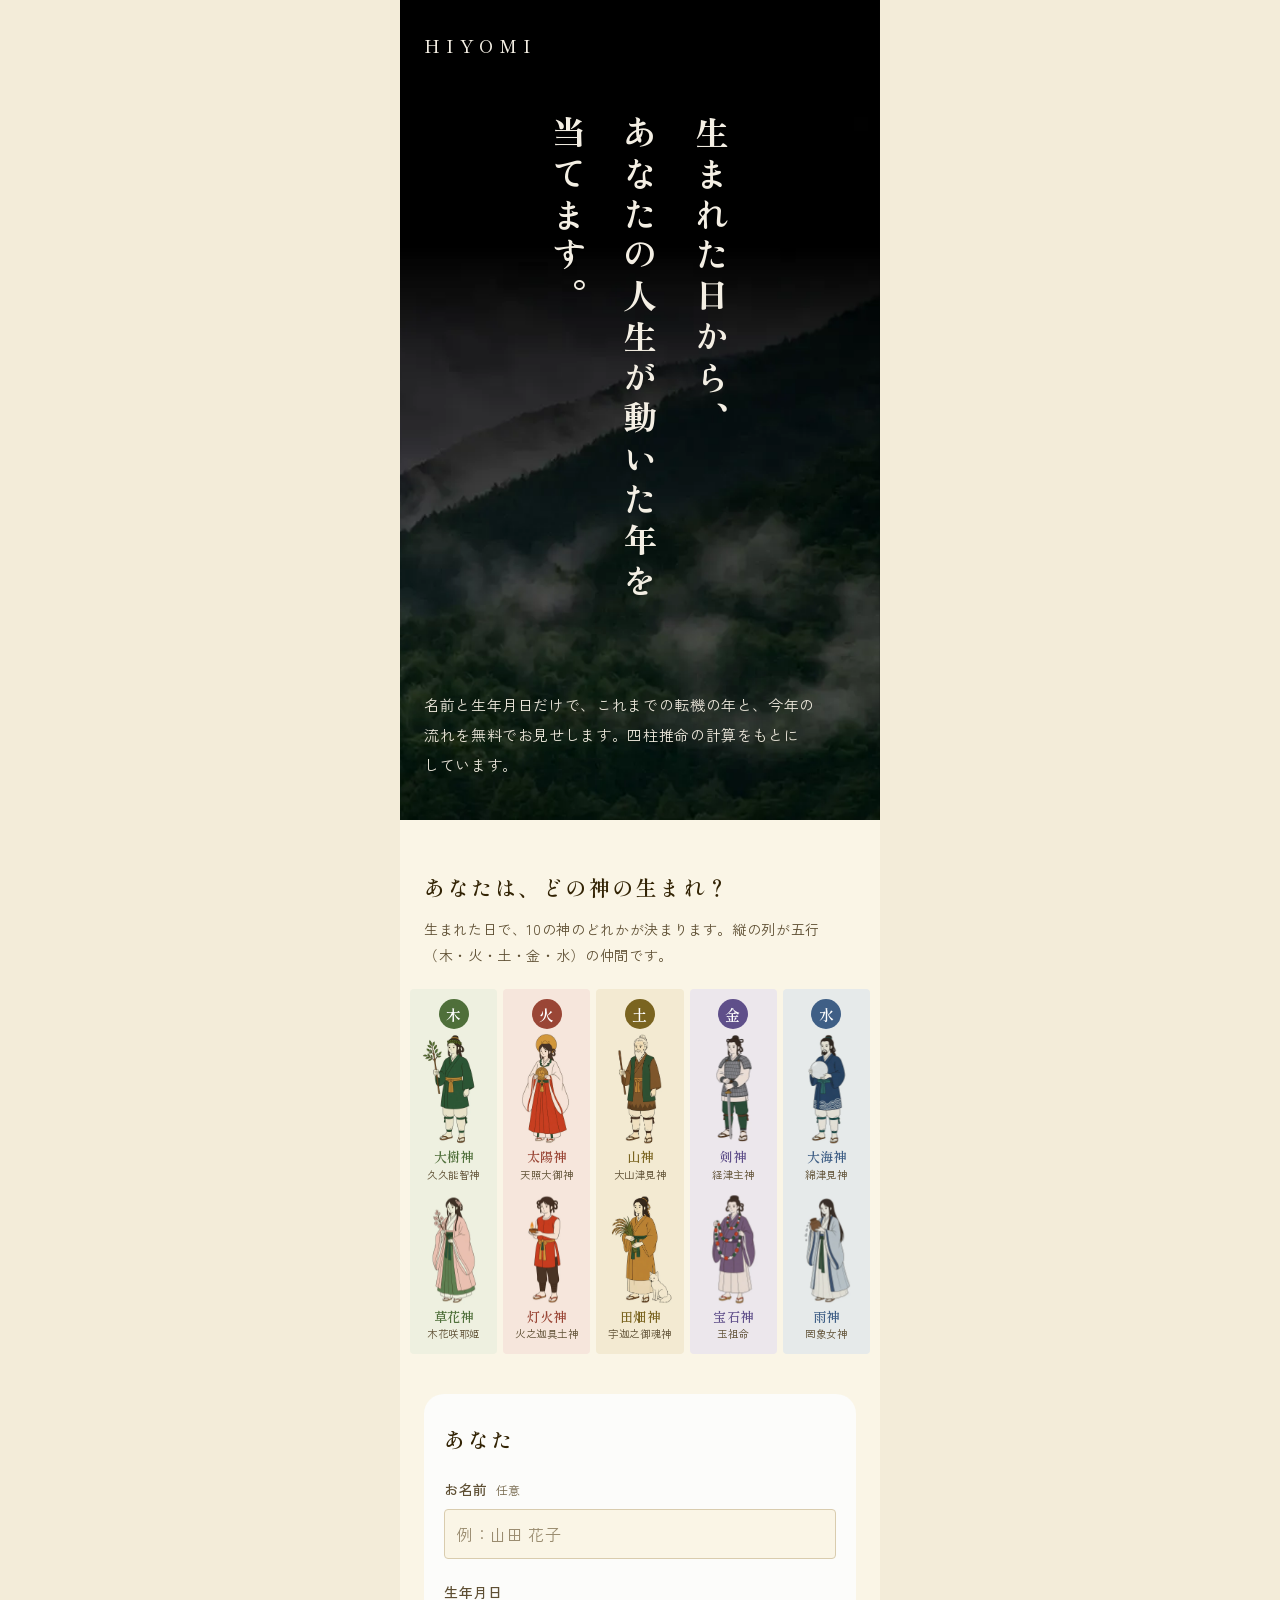
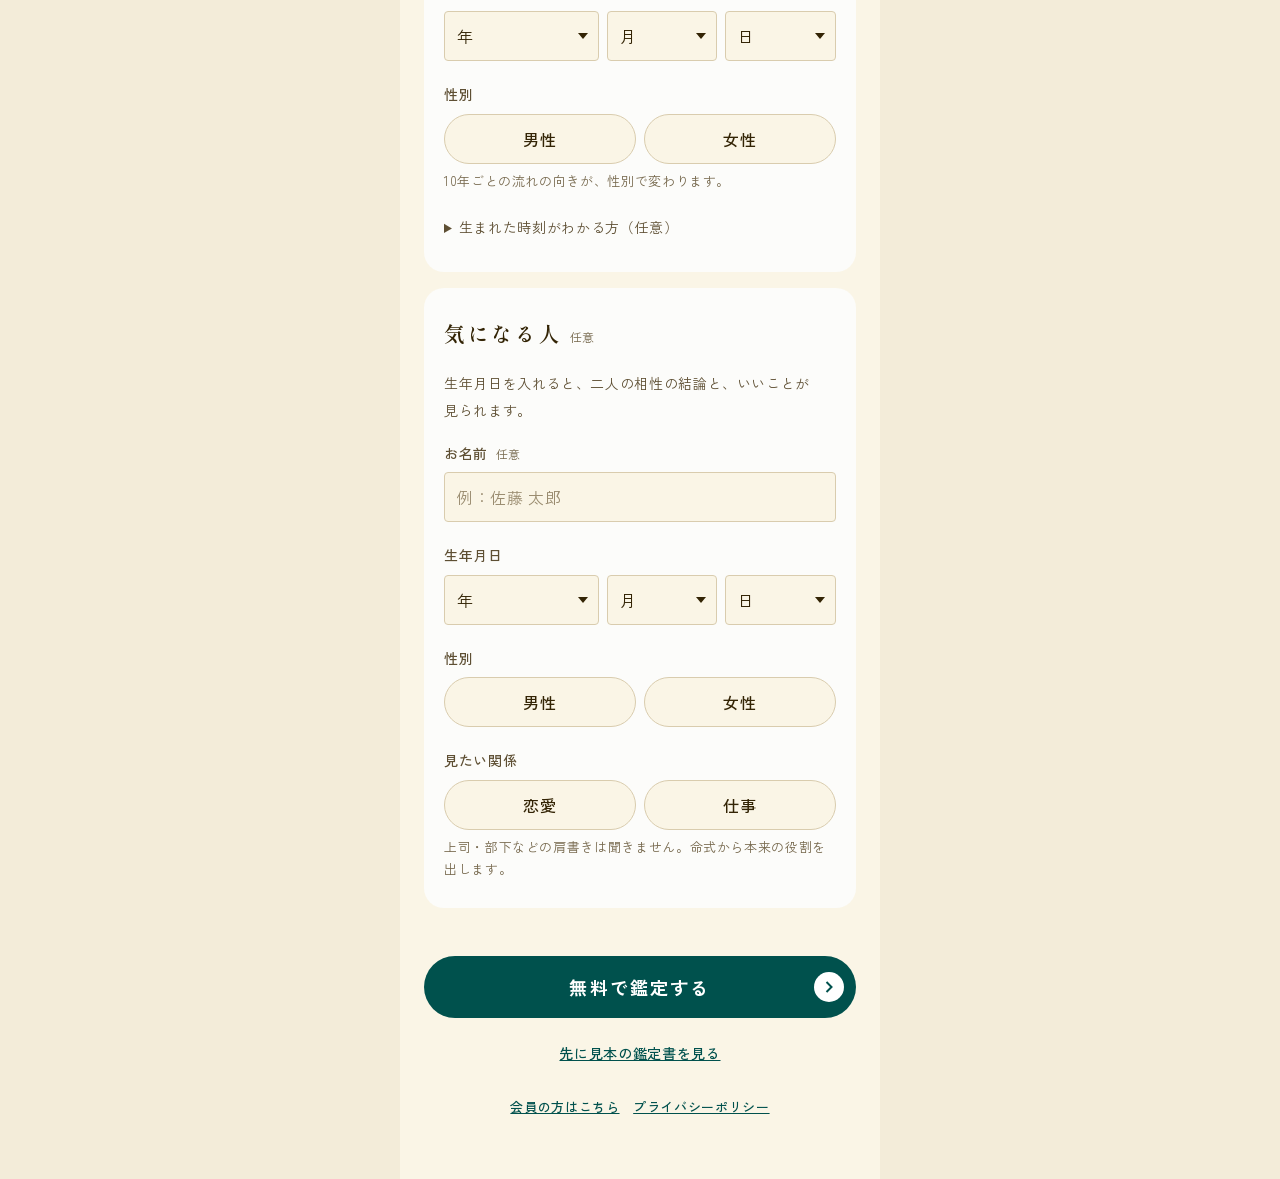
==== index.html @ e26d2252 "FVの見出しを3行にしてアニメーション追加、背景の鳥居を削除" ====
<!doctype html>
<html lang="ja">
<head>
<meta charset="utf-8">
<meta name="viewport" content="width=device-width, initial-scale=1, viewport-fit=cover">
<meta name="robots" content="noindex">
<title>HIYOMI｜生まれた日から、人生が動いた年を当てる</title>
<meta name="description" content="名前と生年月日だけで、これまでの転機の年と今年の流れを無料で。四柱推命をもとにした自己分析。">
<link rel="preconnect" href="https://fonts.googleapis.com">
<link rel="preconnect" href="https://fonts.gstatic.com" crossorigin>
<link href="https://fonts.googleapis.com/css2?family=Shippori+Mincho:wght@500;600&family=Zen+Antique&family=Zen+Kaku+Gothic+New:wght@400;500;700&display=swap" rel="stylesheet">
<link rel="stylesheet" href="assets/style.css">
</head>
<body>

<main id="entry" class="wrap entry">
  <header class="entry-head"><div class="hero-card">
    <p class="brand">HIYOMI</p>
    <h1><span>生まれた日から、</span><span>あなたの人生が動いた年を</span><span>当てます。</span></h1>
    <p class="lead">名前と生年月日だけで、これまでの転機の年と、今年の流れを無料でお見せします。四柱推命の計算をもとにしています。</p>
  </div></header>

  <section class="gods" aria-labelledby="gods-h">
    <h2 id="gods-h">あなたは、どの神の生まれ？</h2>
    <p class="gods-lead">生まれた日で、10の神のどれかが決まります。縦の列が五行（木・火・土・金・水）の仲間です。</p>
    <ul class="gods-grid">
      <li class="el-wood"><p class="el">木</p>
        <figure><img src="assets/img/kami_tree.webp" alt="" width="480" height="640" loading="lazy"><figcaption>大樹神<small>久久能智神</small></figcaption></figure>
        <figure><img src="assets/img/kami_flower.webp" alt="" width="480" height="640" loading="lazy"><figcaption>草花神<small>木花咲耶姫</small></figcaption></figure></li>
      <li class="el-fire"><p class="el">火</p>
        <figure><img src="assets/img/kami_sun.webp" alt="" width="480" height="640" loading="lazy"><figcaption>太陽神<small>天照大御神</small></figcaption></figure>
        <figure><img src="assets/img/kami_flame.webp" alt="" width="480" height="640" loading="lazy"><figcaption>灯火神<small>火之迦具土神</small></figcaption></figure></li>
      <li class="el-earth"><p class="el">土</p>
        <figure><img src="assets/img/kami_mountain.webp" alt="" width="480" height="640" loading="lazy"><figcaption>山神<small>大山津見神</small></figcaption></figure>
        <figure><img src="assets/img/kami_field.webp" alt="" width="480" height="640" loading="lazy"><figcaption>田畑神<small>宇迦之御魂神</small></figcaption></figure></li>
      <li class="el-metal"><p class="el">金</p>
        <figure><img src="assets/img/kami_sword.webp" alt="" width="480" height="640" loading="lazy"><figcaption>剣神<small>経津主神</small></figcaption></figure>
        <figure><img src="assets/img/kami_jewel.webp" alt="" width="480" height="640" loading="lazy"><figcaption>宝石神<small>玉祖命</small></figcaption></figure></li>
      <li class="el-water"><p class="el">水</p>
        <figure><img src="assets/img/kami_sea.webp" alt="" width="480" height="640" loading="lazy"><figcaption>大海神<small>綿津見神</small></figcaption></figure>
        <figure><img src="assets/img/kami_rain.webp" alt="" width="480" height="640" loading="lazy"><figcaption>雨神<small>罔象女神</small></figcaption></figure></li>
    </ul>
  </section>

  <form id="form" novalidate>
    <fieldset>
      <legend>あなた</legend>
      <label class="field">
        <span class="label">お名前<em>任意</em></span>
        <input name="n" maxlength="20" placeholder="例：山田 花子" autocomplete="name">
      </label>
      <div class="field">
        <span class="label">生年月日</span>
        <div class="ymd" data-ymd="me">
          <select name="y" aria-label="生まれた年"></select>
          <select name="m" aria-label="生まれた月"></select>
          <select name="d" aria-label="生まれた日"></select>
        </div>
      </div>
      <div class="field">
        <span class="label">性別</span>
        <div class="seg">
          <label><input type="radio" name="s" value="M"><span>男性</span></label>
          <label><input type="radio" name="s" value="F"><span>女性</span></label>
        </div>
        <small>10年ごとの流れの向きが、性別で変わります。</small>
      </div>
      <details class="more">
        <summary>生まれた時刻がわかる方（任意）</summary>
        <div class="more-body">
          <label class="field">
            <span class="label">生まれた時刻</span>
            <input type="time" name="t">
          </label>
          <label class="field">
            <span class="label">生まれた都道府県</span>
            <select name="p"><option value="">選ばない</option></select>
          </label>
          <small>時刻を入れると、命式に4つ目の柱（時柱）が加わります。タイプは変わりません。</small>
        </div>
      </details>
    </fieldset>

    <fieldset>
      <legend>気になる人<em>任意</em></legend>
      <p class="hint">生年月日を入れると、二人の相性の結論と、いいことが見られます。</p>
      <label class="field">
        <span class="label">お名前<em>任意</em></span>
        <input name="pn" maxlength="20" placeholder="例：佐藤 太郎">
      </label>
      <div class="field">
        <span class="label">生年月日</span>
        <div class="ymd" data-ymd="partner">
          <select name="py" aria-label="相手の生まれた年"></select>
          <select name="pm" aria-label="相手の生まれた月"></select>
          <select name="pd" aria-label="相手の生まれた日"></select>
        </div>
      </div>
      <div class="field">
        <span class="label">性別</span>
        <div class="seg">
          <label><input type="radio" name="ps" value="M"><span>男性</span></label>
          <label><input type="radio" name="ps" value="F"><span>女性</span></label>
        </div>
      </div>
      <div class="field">
        <span class="label">見たい関係</span>
        <div class="seg">
          <label><input type="radio" name="r" value="love"><span>恋愛</span></label>
          <label><input type="radio" name="r" value="work"><span>仕事</span></label>
        </div>
        <small>上司・部下などの肩書きは聞きません。命式から本来の役割を出します。</small>
      </div>
    </fieldset>

    <p class="error" id="err" role="alert"></p>
    <button class="submit" type="submit">無料で鑑定する</button>
    <a class="sample-link" href="#kantei?n=山田花子&d=1992-04-18&s=F">先に見本の鑑定書を見る</a>
    <p class="entry-foot"><a href="#mypage">会員の方はこちら</a>　<a href="privacy.html">プライバシーポリシー</a></p>
  </form>
</main>

<main id="result" class="wrap result" hidden>
  <nav class="toc" id="toc" aria-label="章の目次"></nav>
  <div id="report"></div>
</main>

<main id="join" class="wrap join" hidden>
  <a class="back" href="#" data-back>鑑定書に戻る</a>
  <p class="brand">HIYOMI</p>
  <h1>無料の会員登録</h1>
  <p class="lead">鑑定書を保存して、次に大きく動きやすい年を1つお見せします。使いやすい方法を選ぶと、ワンタップで登録できます。</p>
  <p class="save-note" id="saveNote" hidden></p>

  <div class="providers">
    <button type="button" class="pv pv-line" data-provider="line" data-pv="line">
      <svg class="pv-logo" viewBox="0 0 40 40" aria-hidden="true"><path fill="#fff" d="M20 5C10.6 5 3 11.2 3 18.8c0 6.8 6 12.5 14.2 13.6.6.1 1.3.4 1.5.9.2.4.1 1.1.1 1.5l-.2 1.4c-.1.4-.3 1.6 1.4.9s9.2-5.4 12.5-9.3C34.8 25.2 37 22.2 37 18.8 37 11.2 29.4 5 20 5z"/><text x="20" y="22.6" text-anchor="middle" font-size="8.6" font-weight="700" fill="#06c755" font-family="Arial, Helvetica, sans-serif">LINE</text></svg>
      LINEで続ける
    </button>
    <button type="button" class="pv pv-google" data-provider="google" data-pv="google">
      <svg class="pv-logo" viewBox="0 0 48 48" aria-hidden="true"><path fill="#EA4335" d="M24 9.5c3.54 0 6.71 1.22 9.21 3.6l6.85-6.85C35.9 2.38 30.47 0 24 0 14.62 0 6.51 5.38 2.56 13.22l7.98 6.19C12.43 13.72 17.74 9.5 24 9.5z"/><path fill="#4285F4" d="M46.98 24.55c0-1.57-.15-3.09-.38-4.55H24v9.02h12.94c-.58 2.96-2.26 5.48-4.78 7.18l7.73 6c4.51-4.18 7.09-10.36 7.09-17.65z"/><path fill="#FBBC05" d="M10.53 28.59c-.48-1.45-.76-2.99-.76-4.59s.27-3.14.76-4.59l-7.98-6.19C.92 16.46 0 20.12 0 24c0 3.88.92 7.54 2.56 10.78l7.97-6.19z"/><path fill="#34A853" d="M24 48c6.48 0 11.93-2.13 15.89-5.81l-7.73-6c-2.15 1.45-4.92 2.3-8.16 2.3-6.26 0-11.57-4.22-13.47-9.91l-7.98 6.19C6.51 42.62 14.62 48 24 48z"/></svg>
      Googleで続ける
    </button>
    <button type="button" class="pv pv-apple" data-provider="apple" data-pv="apple">
      <svg class="pv-logo" viewBox="0 0 384 512" aria-hidden="true"><path fill="#fff" d="M318.7 268.7c-.2-36.7 16.4-64.4 50-84.8-18.8-26.9-47.2-41.7-84.7-44.6-35.5-2.8-74.3 20.7-88.5 20.7-15 0-49.4-19.7-76.4-19.7C63.3 141.2 4 184.8 4 273.5q0 39.3 14.4 81.2c12.8 36.7 59 126.7 107.2 125.2 25.2-.6 43-17.9 75.8-17.9 31.8 0 48.3 17.9 76.4 17.9 48.6-.7 90.4-82.5 102.6-119.3-65.2-30.7-61.7-90-61.7-91.9zm-56.6-164.2c27.3-32.4 24.8-61.9 24-72.5-24.1 1.4-52 16.4-67.9 34.9-17.5 19.8-27.8 44.3-25.5 71.9 26.1 2 49.9-11.4 69.4-34.3z"/></svg>
      Appleで続ける
    </button>
  </div>

  <p class="or">ー または ー</p>

  <form class="mail" id="mailForm" novalidate>
    <label class="label" for="mail">メールアドレスで続ける</label>
    <input id="mail" type="email" name="mail" placeholder="例：hanako@example.com" autocomplete="email" inputmode="email">
    <button type="submit" class="pv pv-mail" data-pv="email">ログイン用のリンクを送る</button>
    <p class="error" id="mailErr" role="alert"></p>
    <p class="sent" id="mailSent" role="status" hidden></p>
  </form>

  <div class="join-notes">
    <p>すでに会員の方も、登録したときと同じ方法でログインできます。</p>
    <p>メールアドレスの入力は任意です。月額プランをお申し込みのときに入れていただきます。</p>
    <p>毎月の節入りの日に、今月のテーマをお届けします。メールアドレスのある方にはメールで、LINEで登録した方にはLINEでも届きます。</p>
    <p>登録すると、<a href="privacy.html">プライバシーポリシー</a>に同意したものとします。</p>
  </div>
  <a class="recover-link" href="#recover">前に別の方法で登録したかもしれない方へ</a>
</main>

<main id="found" class="wrap join" hidden>
  <a class="back" href="#join">ログイン方法の選択に戻る</a>
  <p class="brand">HIYOMI</p>
  <h1>すでに会員登録が<wbr>あります</h1>
  <p class="lead"><b id="foundMail"></b> は、<b id="foundOld"></b>で登録されています。同じ会員にまとめると、前の鑑定書や有料プランをそのまま使えます。</p>
  <div class="providers">
    <button type="button" class="pv pv-main" data-provider="link-old" id="foundLogin"></button>
    <button type="button" class="pv pv-sub" data-provider="link-code">メールに届くコードで確かめてまとめる</button>
  </div>
  <p class="join-notes">まとめると、次からは<span id="foundNew"></span>と<span id="foundOld2"></span>のどちらでもログインできます。</p>
  <details class="separate">
    <summary>別の会員として登録する</summary>
    <p>前の鑑定書と有料プランは引き継がれません。有料プランが二重になることもあります。</p>
    <button type="button" class="pv pv-sub" data-provider="separate">それでも別の会員として登録する</button>
  </details>
</main>

<main id="recover" class="wrap join" hidden>
  <a class="back" href="#join">ログイン方法の選択に戻る</a>
  <p class="brand">HIYOMI</p>
  <h1>前の登録を探す</h1>
  <p class="lead">前に登録したときのメールアドレスを入れてください。登録があれば、<wbr><span class="nw">「登録した方法」と</span><wbr><span class="nw">「今の方法とまとめるリンク」を、</span><wbr>そのアドレスにお送りします。</p>
  <form class="mail" id="recoverForm" novalidate>
    <label class="label" for="recoverMail">メールアドレス</label>
    <input id="recoverMail" type="email" placeholder="例：hanako@example.com" autocomplete="email" inputmode="email">
    <button type="submit" class="pv pv-mail">メールを送る</button>
    <p class="error" id="recoverErr" role="alert"></p>
    <p class="sent" id="recoverSent" role="status" hidden></p>
  </form>
  <div class="join-notes">
    <p>登録があるかどうかは、この画面には出しません。ほかの人に知られないためです。</p>
    <p>鑑定書は生年月日から計算し直せるので、まとめれば前の鑑定書も「当たってる」の記録も、そのまま見られます。</p>
  </div>
</main>

<main id="mypage" class="wrap join" hidden>
  <a class="back" href="#">トップに戻る</a>
  <p class="brand">HIYOMI</p>
  <h1>会員ページ</h1>
  <p class="lead" id="mpWho"></p>
  <section class="mp-next" id="mpNext" hidden></section>
  <h2 class="mp-h">保存した鑑定書</h2>
  <div id="mpList"></div>
  <a class="sample-link" href="#">新しく鑑定する</a>
  <p class="join-notes">月額プラン（500円）と、毎月の節入りのお届けは準備中です。</p>
  <button type="button" class="pv pv-sub mp-logout" id="logout">ログアウト</button>
  <p class="join-notes"><a href="privacy.html">プライバシーポリシー</a></p>
</main>

<div class="line-bar" id="lineBar" hidden>
  <a class="line-btn" data-join href="#join">無料の会員登録で続きを見る</a>
</div>
<p class="toast" id="toast" role="status" hidden></p>

<script src="vendor/lunar.js"></script>
<script src="assets/meishiki.js"></script>
<script src="assets/texts.js"></script>
<script src="assets/app.js"></script>
<script src="assets/firebase-config.js"></script>
<script type="module" src="assets/member.js"></script>
</body>
</html>
---- assets/style.css ----
/* 配色はフェリシモ「復刊リクエスト」を参考：生成りの紙＋こげ茶の文字＋深緑の強調（変数名 --navy は深緑）。構成は神戸女学院大学「blooming」を参考。
   冒頭（FV）だけ BYAKU（https://byaku.site/）を参考に、霧の山の写真＋縦書きの見出し。
   色は五行（木・火・土・金・水）に1色ずつ割り当て、.el-* の --c（文字・線）と --t（色面）で使う。
   見出しは明朝（秀英明朝の代わりに Shippori Mincho）、本文は角ゴシック（Zen Kaku Gothic New）。FVの縦書きだけ Zen Antique */
:root {
  --page: #f3ecd9;
  --bg: #faf5e6;
  --paper: #fcfcfa;
  --tint: #f1e9d4;
  --text: #332405;
  --sub: #5e4f33;
  --faint: #76684d;
  --rule: #d9ccae;
  --navy: #00514d;
  --navy-dark: #003e3b;
  --c: var(--navy);
  --t: var(--tint);
  --line: #06c755;
  --serif: 'Shippori Mincho', 'Hiragino Mincho ProN', 'Yu Mincho', serif;
  --sans: 'Zen Kaku Gothic New', 'Hiragino Sans', 'Yu Gothic', sans-serif;
  --display: 'Zen Antique', 'Shippori Mincho', 'Hiragino Mincho ProN', serif;
}

* { box-sizing: border-box; }
html { -webkit-text-size-adjust: 100%; scroll-behavior: smooth; -webkit-font-smoothing: antialiased; }
.el-wood { --c: #4f6f3a; --t: #eef0e0; }
.el-fire { --c: #9a4636; --t: #f6e6dc; }
.el-earth { --c: #7a6420; --t: #f3ead2; }
.el-metal { --c: #5f4f8a; --t: #ece7ec; }
.el-water { --c: #3f5f86; --t: #e6eaea; }

body {
  margin: 0;
  background: var(--page);
  color: var(--text);
  font-family: var(--sans);
  font-size: 16px;
  line-height: 1.9;
  letter-spacing: .04em;
  line-break: strict;
  word-break: normal;
  word-break: auto-phrase;
  overflow-wrap: break-word;
}
.cover-title, .sec h2, .summary h2, .band-title, .tl-year h3, .summary .big, .locked h3, legend, .conclusion {
  word-break: keep-all;
  word-break: auto-phrase;
  overflow-wrap: anywhere;
  text-wrap: balance;
}
h1, h2, h3, p { margin: 0; }
button, input, select { font: inherit; color: inherit; letter-spacing: inherit; }
button { cursor: pointer; }
[hidden] { display: none !important; }
::selection { background: #2819191a; }

.wrap { max-width: 480px; margin: 0 auto; min-height: 100vh; background: var(--bg); }

/* ---------- 入口 ---------- */
.entry { padding: 0 24px 60px; }
/* FV：霧の山の写真に縦書きの見出し（BYAKU 寄せ） */
.entry-head {
  display: flex; flex-direction: column;
  margin: 0 -24px; min-height: min(100svh, 820px); padding: 28px 24px 40px;
  position: relative; overflow: hidden; isolation: isolate;
  background: #0e0f0e;
  color: #f4efe4;
}
.entry-head::before {
  content: ""; position: absolute; inset: 0; z-index: -1;
  background: url(img/bg_yama.webp) 52% 70% / cover no-repeat;
  animation: hero-bg 3.2s ease-out both;
}
.entry-head h1 span { display: block; animation: hero-write 1.4s cubic-bezier(.55,0,.25,1) both; }
.entry-head h1 span:nth-child(1) { animation-delay: .6s; }
.entry-head h1 span:nth-child(2) { animation-delay: 1.5s; }
.entry-head h1 span:nth-child(3) { animation-delay: 2.6s; }
.entry-head .brand, .entry-head .lead { animation: hero-fade 1.2s ease-out 3.4s both; }
@keyframes hero-bg { from { opacity: 0; transform: scale(1.08); } to { opacity: 1; transform: none; } }
@keyframes hero-write { from { clip-path: inset(0 0 100% 0); opacity: .3; } to { clip-path: inset(0 0 0 0); opacity: 1; } }
@keyframes hero-fade { from { opacity: 0; } to { opacity: 1; } }
@media (prefers-reduced-motion: reduce) {
  .entry-head::before, .entry-head h1 span, .entry-head .brand, .entry-head .lead { animation: none; }
}
.hero-card { display: contents; }
.brand { font-family: var(--serif); font-weight: 600; font-size: 19px; letter-spacing: .24em; color: var(--navy); }
.entry-head .brand { font-weight: 500; font-size: 18px; letter-spacing: .32em; color: #f4efe4; }
.entry-head h1 {
  align-self: center; margin: auto 0;
  writing-mode: vertical-rl;
  font-family: var(--display); font-weight: 400; font-size: 30px; line-height: 2.1; letter-spacing: .2em;
  color: #f4efe4;
}
.entry-head .lead { margin-top: 32px; color: #ebe6da; font-size: 15px; line-height: 2; }

.gods { margin-top: 48px; }
.gods h2 { font-family: var(--serif); font-weight: 600; font-size: 21px; letter-spacing: .12em; word-break: keep-all; word-break: auto-phrase; }
.gods-lead { margin-top: 8px; font-size: 14px; color: var(--sub); }
.gods-grid { list-style: none; margin: 20px -14px 0; padding: 0; display: grid; grid-template-columns: repeat(5, 1fr); gap: 6px; }
.gods-grid li { padding: 10px 0 12px; background: var(--t); border-radius: 4px; text-align: center; }
.gods-grid .el {
  display: flex; align-items: center; justify-content: center; width: 30px; height: 30px; margin: 0 auto 2px;
  border-radius: 50%; background: var(--c); color: #fff; font-family: var(--serif); font-weight: 600; font-size: 15px; line-height: 1;
}
.gods-grid figure { margin: 0; }
.gods-grid figure + figure { margin-top: 8px; }
.gods-grid img { display: block; width: 100%; height: auto; }
.gods-grid figcaption { font-family: var(--serif); font-weight: 600; font-size: 13px; line-height: 1.5; letter-spacing: .02em; color: var(--c); white-space: nowrap; }
.gods-grid small { display: block; font-family: var(--sans); font-weight: 400; font-size: 10.5px; line-height: 1.5; color: var(--sub); white-space: nowrap; letter-spacing: -.04em; }

.pair { display: grid; grid-template-columns: 1fr 1fr; gap: 8px; margin-top: 20px; }
.pair figure { margin: 0; padding: 8px 0 14px; background: var(--t); border-radius: 16px; text-align: center; }
.pair img { display: block; width: 100%; height: auto; }
.pair figcaption { font-size: 13px; color: var(--sub); }
.pair figcaption b { display: block; font-family: var(--serif); font-weight: 600; font-size: 17px; color: var(--c); letter-spacing: .06em; word-break: keep-all; }

form { margin-top: 40px; }
fieldset { border: 0; margin: 0 0 16px; padding: 26px 20px 8px; background: var(--paper); border-radius: 20px; }
legend { float: left; width: 100%; padding: 0; margin-bottom: 16px; font-family: var(--serif); font-weight: 600; font-size: 21px; letter-spacing: .12em; }
legend em, .label em { font-style: normal; font-family: var(--sans); font-weight: 400; font-size: 12px; color: var(--faint); letter-spacing: .04em; margin-left: 8px; }
.hint { clear: both; color: var(--sub); font-size: 14px; margin-bottom: 16px; }
.field { display: block; clear: both; margin-bottom: 20px; }
.label { display: block; font-size: 14px; font-weight: 500; color: var(--sub); margin-bottom: 6px; }
.field small, .more small { display: block; margin-top: 6px; font-size: 13px; color: var(--faint); line-height: 1.7; }
input:not([type]), input[type=text], input[type=email], input[type=time], select {
  width: 100%;
  height: 50px;
  padding: 0 12px;
  background: var(--bg);
  border: 1px solid var(--rule);
  border-radius: 4px;
  font-size: 16px;
  appearance: none;
  -webkit-appearance: none;
}
input::placeholder { color: #9a8c70; }
select {
  background-image: url("data:image/svg+xml,%3Csvg xmlns='http://www.w3.org/2000/svg' width='10' height='6'%3E%3Cpath d='M0 0l5 6 5-6z' fill='%23332405'/%3E%3C/svg%3E");
  background-repeat: no-repeat;
  background-position: right 10px center;
  padding-right: 26px;
}
input:focus, select:focus { outline: 2px solid var(--navy); outline-offset: 1px; }
.ymd { display: grid; grid-template-columns: 1.4fr 1fr 1fr; gap: 8px; }
.seg { display: grid; grid-template-columns: 1fr 1fr; gap: 8px; }
.seg label { position: relative; }
.seg input { position: absolute; opacity: 0; inset: 0; }
.seg span {
  display: flex; align-items: center; justify-content: center;
  height: 50px; border-radius: 999px; background: var(--bg); border: 1px solid var(--rule); font-weight: 500;
}
.seg input:checked + span { background: var(--navy); border-color: var(--navy); color: #fff; }
.seg input:focus-visible + span { outline: 2px solid var(--navy); outline-offset: 2px; }
.more { margin: -4px 0 18px; }
.more summary { font-size: 14px; color: var(--sub); cursor: pointer; padding: 6px 0; }
.more-body { padding-top: 12px; }
.error { min-height: 1.7em; color: #a3361f; font-size: 14px; font-weight: 500; margin: 8px 0; }
.submit {
  position: relative; width: 100%; height: 62px; border: 0; border-radius: 999px;
  background: var(--navy); color: #fff; font-size: 18px; font-weight: 700; letter-spacing: .12em;
}
/* 参考サイトの「丸の中の矢印」。押すと先へ進むボタンにだけ付ける */
.submit::after, .line-btn::after, .mini-line::after {
  content: ''; position: absolute; right: 12px; top: 50%; width: 30px; height: 30px; margin-top: -15px; border-radius: 50%;
  background: #fff url("data:image/svg+xml,%3Csvg xmlns='http://www.w3.org/2000/svg' width='8' height='12'%3E%3Cpath d='M1.5 1l5 5-5 5' fill='none' stroke='%2300514d' stroke-width='2'/%3E%3C/svg%3E") center / 8px 12px no-repeat;
}
.submit:hover { background: var(--navy-dark); }
.sample-link { display: block; margin-top: 22px; text-align: center; font-size: 14px; color: var(--navy); font-weight: 500; }

/* ---------- 目次 ---------- */
.result { padding-bottom: 112px; }
.toc {
  position: sticky; top: 0; z-index: 10;
  display: flex; gap: 6px; overflow-x: auto; scrollbar-width: none;
  padding: 10px 16px; background: var(--bg); border-bottom: 1px solid var(--rule);
}
.toc::-webkit-scrollbar { display: none; }
.toc::after { content: ''; flex: none; width: 4px; }
.toc a {
  flex: none; padding: 6px 14px; border-radius: 999px; background: var(--paper);
  color: var(--text); font-size: 14px; font-weight: 500; line-height: 1.6; text-decoration: none;
}
.toc a.on { background: var(--navy); color: #fff; font-weight: 700; }

/* ---------- 表紙 ---------- */
img.cover-art, .gods-grid img, .pair img, img.photo { mix-blend-mode: multiply; }
.cover { padding: 24px 24px 44px; background: var(--bg); text-align: center; }
.cover-fig { margin: 0 auto; padding-top: 12px; background: var(--t); border-radius: 28px; }
.cover-art { display: block; width: 240px; height: auto; margin: 0 auto; }
/* 参考サイトの名前のリボン。人物（神）の名札としてここだけで使う */
.cover-who {
  display: inline-block; margin-top: -22px; padding: 6px 30px; position: relative;
  background: var(--c); color: #fff; font-family: var(--serif); font-weight: 600; font-size: 15px; letter-spacing: .12em;
  clip-path: polygon(0 0, 100% 0, calc(100% - 12px) 50%, 100% 100%, 0 100%, 12px 50%);
}
.cover-title { margin-top: 14px; font-family: var(--serif); font-weight: 600; font-size: 44px; line-height: 1.35; letter-spacing: .12em; color: var(--c); }
.cover-origin { margin-top: 14px; font-size: 15px; color: var(--sub); }
.cover-only { margin-top: 28px; padding: 18px 20px; background: var(--paper); border-radius: 16px; font-size: 15px; text-align: left; }
.nw { white-space: nowrap; }
.cover-meta { margin-top: 18px; font-size: 13px; color: var(--faint); }

/* ---------- 章 ---------- */
.sec { padding: 60px 24px 8px; scroll-margin-top: 52px; }
.sec h2 { font-family: var(--serif); font-weight: 600; font-size: 28px; line-height: 1.5; letter-spacing: .12em; }
.sec-lead { margin-top: 12px; color: var(--sub); font-size: 15px; }
.basis { margin-top: 12px; font-size: 13px; color: var(--faint); line-height: 1.8; }
.sec h3 { font-family: var(--serif); font-weight: 600; font-size: 20px; line-height: 1.6; letter-spacing: .08em; }

/* ---------- 年表 ---------- */
.tl { list-style: none; margin: 34px 0 0; padding: 0 0 0 10px; }
.tl > li { position: relative; padding: 0 0 34px 34px; border-left: 1px dashed var(--c); }
.tl > li:last-child { padding-bottom: 6px; }
.pill {
  display: inline-block; padding: 2px 12px; border-radius: 999px;
  background: color-mix(in srgb, var(--c) 12%, var(--bg)); color: var(--c);
  font-size: 13px; font-weight: 700; letter-spacing: .04em;
}
.band-title { margin-top: 10px; font-family: var(--serif); font-weight: 600; font-size: 22px; line-height: 1.6; letter-spacing: .08em; }
.node {
  position: absolute; left: -28px; top: -4px;
  width: 56px; height: 56px; border-radius: 50%;
  display: flex; align-items: center; justify-content: center;
  background: var(--bg); border: 1px solid var(--c); color: var(--c);
  font-size: 15px; font-weight: 700; letter-spacing: 0;
}
.tl-year { padding-left: 42px !important; }
.tl-year h3 { color: var(--c); padding-top: 8px; }
.tl-period { font-size: 14px; color: var(--sub); }
.photo-wrap { margin-top: 10px; }
.photo { display: block; width: 100%; height: auto; aspect-ratio: 4 / 3; }
.tl-text { margin-top: 12px; font-size: 16px; }
.tl-more { margin-top: 8px; font-size: 15px; color: var(--sub); }
.hit { display: flex; gap: 8px; margin-top: 16px; }
.hit button {
  flex: 1; height: 46px; border-radius: 999px; border: 1px solid var(--rule); background: var(--paper);
  font-size: 15px; font-weight: 700; color: var(--sub);
}
.hit button[aria-pressed=true] { background: var(--c); border-color: var(--c); color: #fff; }
.tl-now .node { background: var(--c); color: #fff; }
.tl-next .node { border-style: dashed; color: var(--faint); border-color: var(--faint); }
.tl-next { border-left-color: transparent !important; }
.tl-next h3 { color: var(--sub); }
.tally { margin-top: 20px; padding: 16px 18px; background: var(--paper); border-radius: 16px; font-size: 16px; }
.tally b { font-family: var(--serif); font-size: 26px; color: var(--navy); margin: 0 3px; }
.mini-line {
  position: relative; display: inline-block; margin-top: 14px; padding: 10px 52px 10px 22px; border-radius: 999px;
  background: var(--navy); color: #fff; font-size: 15px; font-weight: 700; text-decoration: none;
}

/* ---------- 命式 ---------- */
.cards { display: grid; grid-template-columns: 1fr 1fr; gap: 10px; margin: 26px -8px 0; }
@media (max-width: 359px) { .cards { grid-template-columns: 1fr; } }
.pcard { min-width: 0; padding: 16px 14px 14px; background: var(--t); border-radius: 16px; }
.pcard.is-day { box-shadow: inset 0 0 0 2px var(--c); }
.pcard-pos { display: flex; justify-content: space-between; align-items: center; font-size: 14px; color: var(--sub); }
.pcard-pos .me { font-size: 13px; color: var(--c); font-weight: 700; }
.pcard-gz { margin-top: 4px; font-family: var(--serif); font-weight: 600; font-size: 44px; line-height: 1.25; letter-spacing: .08em; color: var(--c); }
.pcard-yomi { font-size: 13px; color: var(--sub); }
.pcard dl { display: grid; grid-template-columns: auto 1fr; gap: 6px 10px; margin: 14px 0 0; font-size: 14px; }
.pcard dt { font-size: 13px; white-space: nowrap; color: var(--faint); }
.pcard dd { margin: 0; font-weight: 500; }
.term {
  padding: 0; border: 0; background: none; color: inherit; font-weight: inherit;
  text-decoration: underline dotted; text-underline-offset: 4px; text-decoration-color: #a8987a;
}
.term-box { margin-top: 14px; padding: 14px 18px; background: var(--tint); border-radius: 16px; font-size: 15px; }
.term-box b { color: var(--navy); margin-right: 8px; }
.swipe-hint { margin-top: 8px; font-size: 13px; color: var(--faint); }

/* ---------- 性格 ---------- */
.flip {
  display: block; width: 100%; margin-top: 24px; padding: 24px 22px; text-align: left;
  border: 0; border-radius: 16px; background: var(--paper); line-height: 1.9;
}
.flip[aria-pressed=true] { background: var(--navy); color: #fff; }
.flip-label { display: flex; justify-content: space-between; align-items: baseline; font-family: var(--serif); font-weight: 600; font-size: 21px; letter-spacing: .1em; }
.flip-label small { font-family: var(--sans); font-weight: 400; font-size: 13px; letter-spacing: .04em; opacity: .75; }
.flip-text { display: block; margin-top: 12px; font-size: 16px; }
.flip-basis { display: block; margin-top: 12px; font-size: 13px; opacity: .75; }
.flip .back, .flip[aria-pressed=true] .front { display: none; }
.flip[aria-pressed=true] .back { display: block; }

/* ---------- 価値観・強み ---------- */
.block { margin-top: 30px; }
.block p { margin-top: 8px; }
.block + .block { padding-top: 30px; border-top: 1px solid var(--rule); }

/* ---------- 星 ---------- */
.stars { margin-top: 24px; display: grid; gap: 16px; }
.star-row { display: grid; grid-template-columns: 1fr auto; align-items: center; gap: 4px 12px; }
.star-row .nm { font-weight: 700; }
.star-row .nm small { font-weight: 400; color: var(--sub); font-size: 14px; margin-left: 8px; }
.dots { display: flex; gap: 4px; }
.dots i { width: 18px; height: 18px; border-radius: 50%; background: #e6dcc4; }
.dots i.on { background: var(--c); }
.star-row.top .nm { color: var(--c); }

/* ---------- 九星 ---------- */
.kyu { margin-top: 24px; display: grid; gap: 12px; }
.kyu div { padding: 18px 20px; background: var(--paper); border-radius: 16px; }
.kyu .k-label { font-size: 14px; color: var(--sub); }
.kyu .k-name { font-family: var(--serif); font-weight: 600; font-size: 25px; letter-spacing: .1em; margin-top: 2px; }
.kyu .k-text { margin-top: 6px; font-size: 16px; }

/* ---------- まとめ ---------- */
.summary { margin: 60px 0 0; padding: 52px 26px; background: var(--navy); color: #fff; border-radius: 0; scroll-margin-top: 52px; }
.summary h2 { font-family: var(--serif); font-weight: 600; font-size: 28px; letter-spacing: .12em; }
.summary p { margin-top: 18px; font-size: 16px; }
.summary .big { font-family: var(--serif); font-weight: 600; font-size: 27px; line-height: 1.6; letter-spacing: .1em; }

/* ---------- 相性 ---------- */
.conclusion { margin-top: 22px; font-family: var(--serif); font-weight: 600; font-size: 22px; line-height: 1.75; letter-spacing: .06em; }
.goods { margin: 18px 0 0; padding: 0; list-style: none; display: grid; gap: 12px; }
.goods li { padding: 16px 18px; background: var(--paper); border-radius: 16px; font-size: 16px; }
.caution { margin-top: 12px; font-size: 13px; color: var(--faint); }

/* ---------- 鍵付き ---------- */
.locked { margin-top: 22px; padding: 24px 22px; background: var(--paper); border-radius: 16px; }
.locked h3 { font-size: 20px; }
.locked ul { margin: 12px 0 0; padding-left: 1.2em; color: var(--sub); }
.locked .price { margin-top: 16px; font-size: 16px; }
.locked .price b { font-family: var(--serif); font-size: 24px; color: var(--navy); }
.locked .note { margin-top: 6px; font-size: 13px; color: var(--faint); }

.foot { padding: 44px 24px 20px; font-size: 13px; color: var(--faint); }
.foot a { color: var(--navy); font-weight: 500; }
.foot p + p { margin-top: 10px; }

/* ---------- 会員登録 ---------- */
.join { padding: 20px 24px 60px; }
.join .back { display: inline-block; padding: 8px 0; font-size: 14px; font-weight: 500; color: var(--navy); }
.join .brand { margin-top: 24px; }
.join h1 { margin-top: 14px; font-family: var(--serif); font-weight: 600; font-size: 30px; line-height: 1.5; letter-spacing: .1em; }
.join .lead { margin-top: 14px; font-size: 15px; color: var(--sub); }
.providers { display: grid; gap: 10px; margin-top: 30px; }
.pv {
  position: relative;
  display: flex; align-items: center; justify-content: center; gap: 10px; width: 100%; height: 54px;
  border: 1px solid transparent; border-radius: 999px; font-size: 16px; font-weight: 700; letter-spacing: .06em;
}
.pv-line { background: var(--line); color: #fff; }
.pv-google { background: #fff; color: #1f1f1f; border-color: #747775; }
.pv-apple { background: #000; color: #fff; }
.pv-mail { margin-top: 10px; background: var(--navy); color: #fff; }
.pv-logo { flex: none; width: 22px; height: 22px; }
.pv-line .pv-logo { width: 28px; height: 28px; margin-right: -2px; }
.pv-apple .pv-logo { height: 20px; margin-top: -3px; }
.or { margin: 28px 0 0; text-align: center; font-size: 14px; color: var(--sub); letter-spacing: .1em; }
.mail { margin-top: 20px; }
.mail .label { margin-bottom: 8px; }
.pv-last {
  position: absolute; right: 12px; top: 50%; transform: translateY(-50%);
  padding: 2px 8px; border-radius: 999px; background: #fff; color: var(--text);
  font-size: 12px; font-weight: 700; letter-spacing: .04em;
}
.pv-google .pv-last { background: var(--tint); }
.pv-main { background: var(--navy); color: #fff; }
.pv-sub { background: var(--paper); color: var(--text); border-color: var(--rule); }
.save-note { margin-top: 18px; padding: 14px 16px; background: var(--paper); border-radius: 16px; font-size: 14px; }
.recover-link { display: inline-block; margin-top: 22px; font-size: 14px; font-weight: 500; color: var(--navy); }
.join .lead b { color: var(--text); }
.join .lead, .join-notes, .save-note { word-break: keep-all; word-break: auto-phrase; overflow-wrap: anywhere; }
.separate { margin-top: 36px; font-size: 14px; color: var(--sub); }
.separate summary { cursor: pointer; font-weight: 500; }
.separate p { margin: 10px 0 12px; font-size: 13px; }
.join-notes { margin-top: 32px; font-size: 13px; color: var(--sub); line-height: 1.8; }
.join-notes p + p { margin-top: 8px; }

.sent { margin-top: 12px; padding: 14px 16px; background: #e3ecdc; border-radius: 16px; font-size: 14px; word-break: auto-phrase; }
.join-notes a, .entry-foot a { color: var(--navy); font-weight: 500; }
.entry-foot { margin-top: 28px; text-align: center; font-size: 13px; }

/* ---------- 会員ページ ---------- */
.mp-next { margin-top: 26px; padding: 22px 22px 20px; background: var(--tint); border-radius: 20px; }
.mp-label { font-size: 14px; color: var(--sub); }
.mp-year { margin-top: 4px; font-family: var(--serif); font-weight: 600; font-size: 40px; line-height: 1.3; letter-spacing: .06em; color: var(--navy); }
.mp-title { font-family: var(--serif); font-weight: 600; font-size: 20px; letter-spacing: .06em; }
.mp-text { margin-top: 8px; font-size: 15px; }
.mp-h { margin-top: 40px; font-family: var(--serif); font-weight: 600; font-size: 21px; letter-spacing: .1em; }
.mp-list { list-style: none; margin: 14px 0 0; padding: 0; display: grid; gap: 10px; }
.mp-list a { display: block; padding: 16px 18px; background: var(--t); border-radius: 16px; color: var(--text); text-decoration: none; }
.mp-list b { display: block; font-family: var(--serif); font-weight: 600; font-size: 17px; color: var(--c); }
.mp-list span { font-size: 13px; color: var(--sub); }
.mp-empty { margin-top: 12px; font-size: 15px; color: var(--sub); }
.mp-logout { margin-top: 24px; }

/* ---------- プライバシーポリシー ---------- */
.policy h2 { margin-top: 40px; font-family: var(--serif); font-weight: 600; font-size: 20px; letter-spacing: .08em; }
.policy h3 { margin-top: 18px; font-size: 15px; font-weight: 700; }
.policy p, .policy ul { margin-top: 10px; font-size: 15px; }
.policy ul { padding-left: 1.2em; }
.policy li + li { margin-top: 4px; }
.policy a { color: var(--navy); font-weight: 500; overflow-wrap: anywhere; }
.policy code { font-size: 14px; }
.policy-dl { display: grid; grid-template-columns: auto 1fr; gap: 6px 16px; margin: 12px 0 0; font-size: 15px; }
.policy-dl dt { color: var(--sub); white-space: nowrap; }
.policy-dl dd { margin: 0; }
.policy-date { margin-top: 40px !important; color: var(--sub); }

/* ---------- 下の固定ボタン ---------- */
.line-bar {
  position: fixed; left: 0; right: 0; bottom: 0; z-index: 20;
  padding: 12px 16px calc(12px + env(safe-area-inset-bottom));
  background: color-mix(in srgb, var(--bg) 94%, transparent);
  border-top: 1px solid var(--rule);
}
.line-btn {
  position: relative; display: flex; align-items: center; justify-content: center;
  max-width: 448px; height: 56px; margin: 0 auto; border-radius: 999px;
  background: var(--navy); color: #fff; font-weight: 700; font-size: 17px; letter-spacing: .08em; text-decoration: none;
}
.toast {
  position: fixed; left: 50%; bottom: 96px; transform: translateX(-50%); z-index: 30;
  padding: 10px 16px; border-radius: 999px; background: var(--text); color: var(--bg); font-size: 14px;
}

@media (min-width: 720px) {
  .entry-head h1 { font-size: 34px; }
}
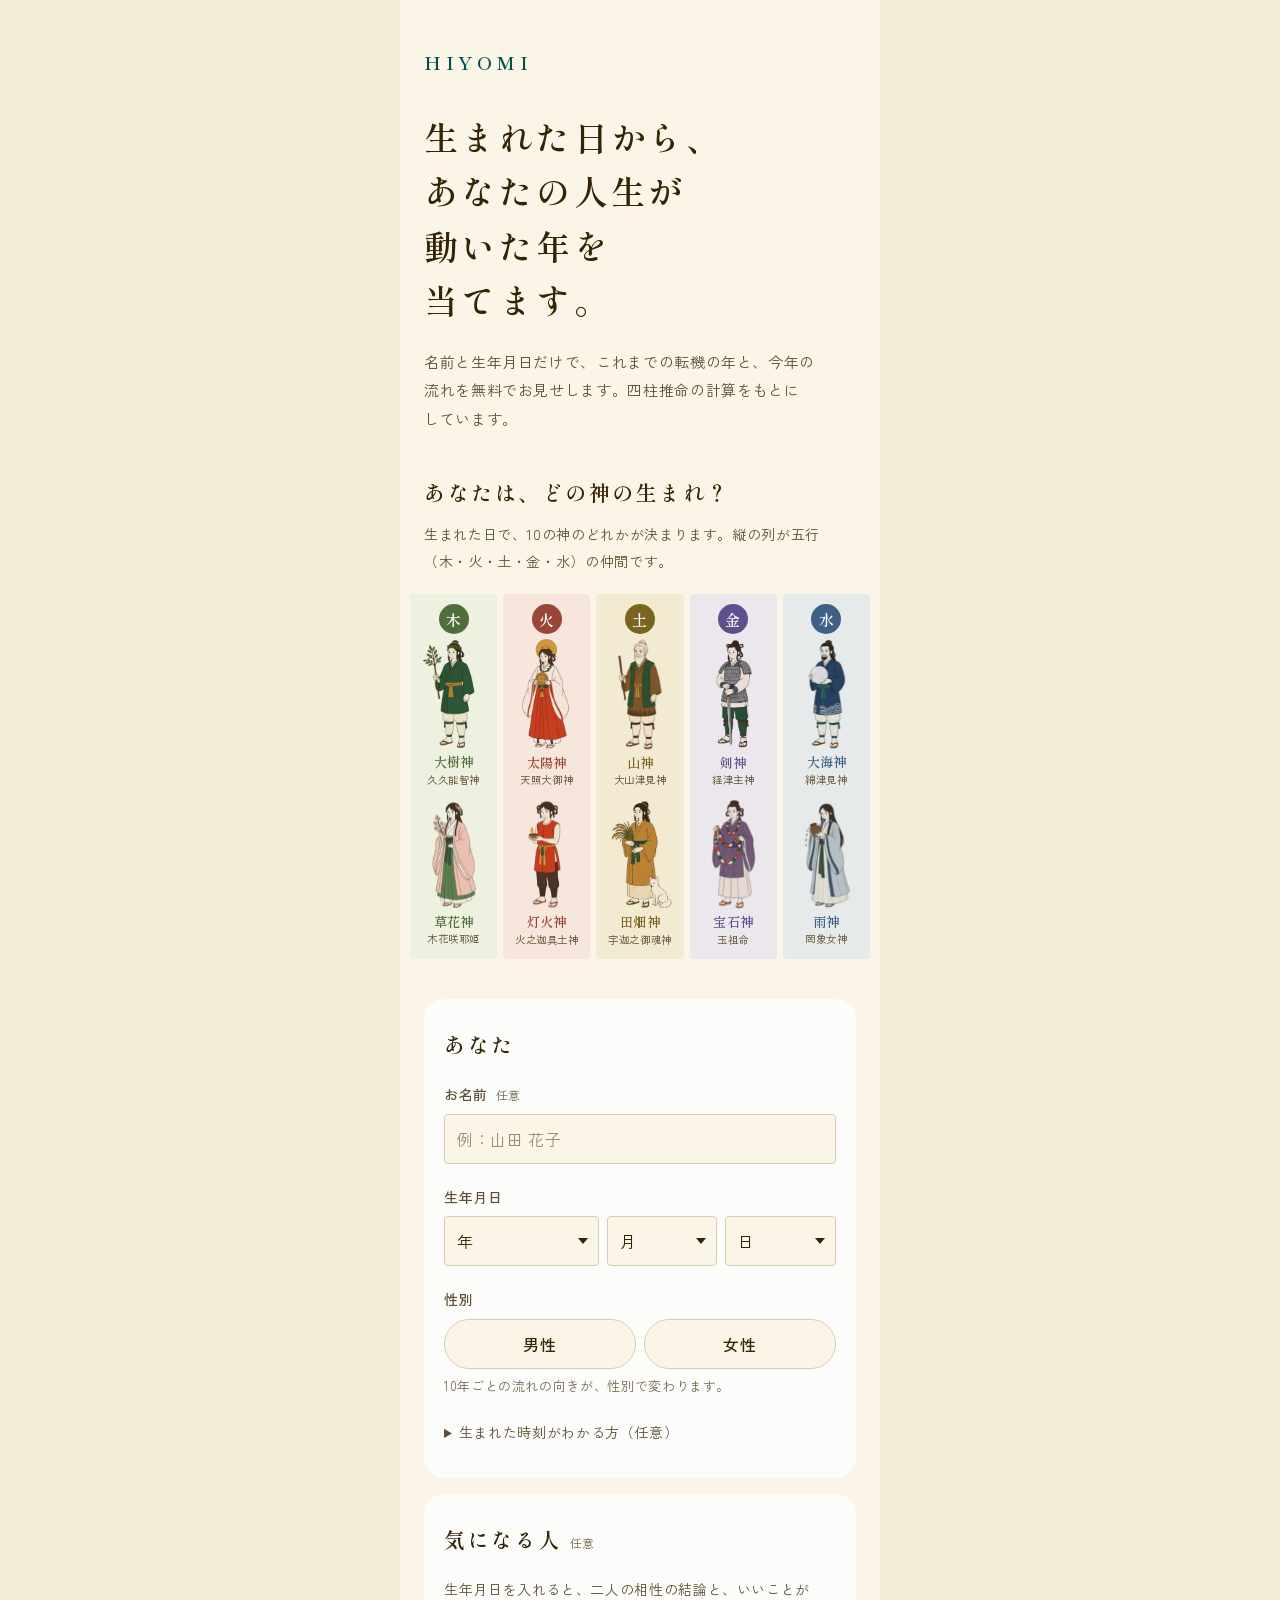
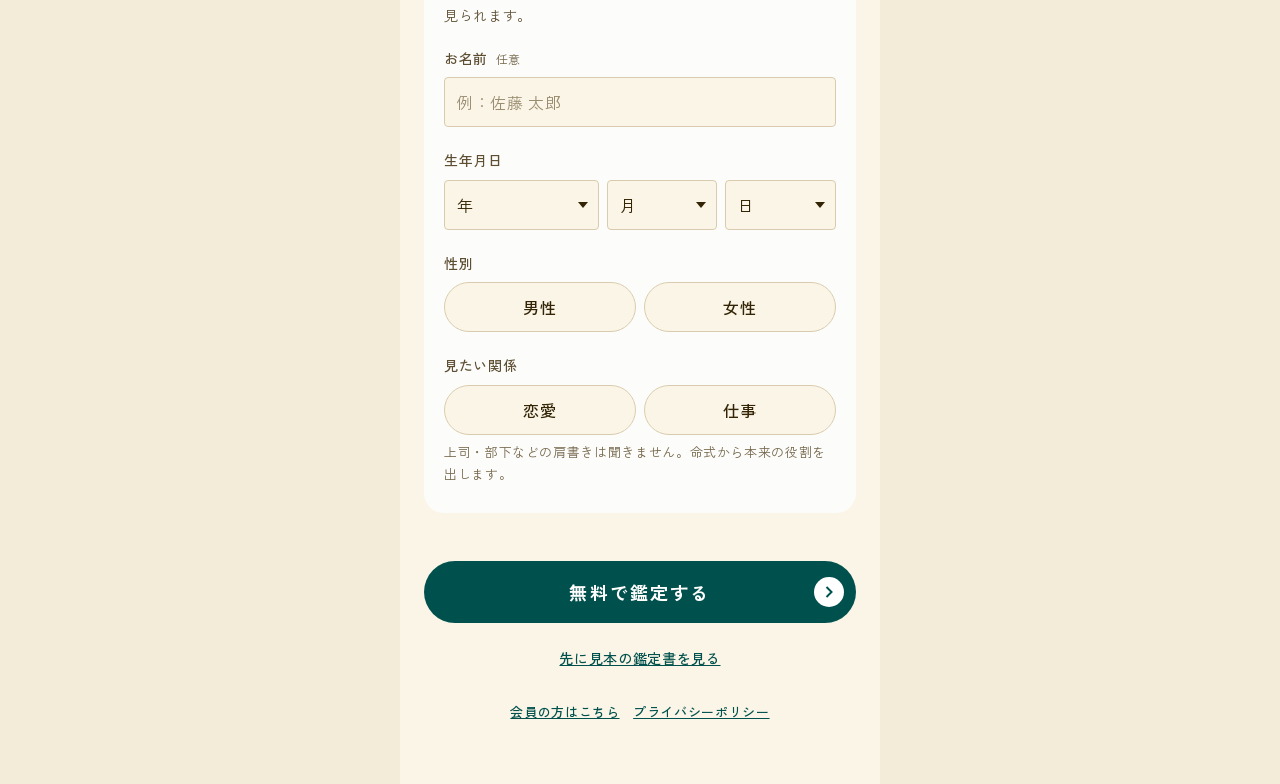
==== commit c5b9519d: "冒頭を最初の横書きの版に戻す（1行ずつ出るアニメーション）" ====
--- a/index.html
+++ b/index.html
@@ -8,17 +8,17 @@
 <meta name="description" content="名前と生年月日だけで、これまでの転機の年と今年の流れを無料で。四柱推命をもとにした自己分析。">
 <link rel="preconnect" href="https://fonts.googleapis.com">
 <link rel="preconnect" href="https://fonts.gstatic.com" crossorigin>
-<link href="https://fonts.googleapis.com/css2?family=Shippori+Mincho:wght@500;600&family=Zen+Antique&family=Zen+Kaku+Gothic+New:wght@400;500;700&display=swap" rel="stylesheet">
+<link href="https://fonts.googleapis.com/css2?family=Shippori+Mincho:wght@500;600&family=Zen+Kaku+Gothic+New:wght@400;500;700&display=swap" rel="stylesheet">
 <link rel="stylesheet" href="assets/style.css">
 </head>
 <body>
 
 <main id="entry" class="wrap entry">
-  <header class="entry-head"><div class="hero-card">
+  <header class="entry-head">
     <p class="brand">HIYOMI</p>
-    <h1><span>生まれた日から、</span><span>あなたの人生が動いた年を</span><span>当てます。</span></h1>
+    <h1><span>生まれた日から、</span><span>あなたの人生が<wbr>動いた年を</span><span>当てます。</span></h1>
     <p class="lead">名前と生年月日だけで、これまでの転機の年と、今年の流れを無料でお見せします。四柱推命の計算をもとにしています。</p>
-  </div></header>
+  </header>
 
   <section class="gods" aria-labelledby="gods-h">
     <h2 id="gods-h">あなたは、どの神の生まれ？</h2>
--- a/assets/style.css
+++ b/assets/style.css
@@ -57,43 +57,23 @@
 .wrap { max-width: 480px; margin: 0 auto; min-height: 100vh; background: var(--bg); }
 
 /* ---------- 入口 ---------- */
-.entry { padding: 0 24px 60px; }
-/* FV：霧の山の写真に縦書きの見出し（BYAKU 寄せ） */
-.entry-head {
-  display: flex; flex-direction: column;
-  margin: 0 -24px; min-height: min(100svh, 820px); padding: 28px 24px 40px;
-  position: relative; overflow: hidden; isolation: isolate;
-  background: #0e0f0e;
-  color: #f4efe4;
-}
-.entry-head::before {
-  content: ""; position: absolute; inset: 0; z-index: -1;
-  background: url(img/bg_yama.webp) 52% 70% / cover no-repeat;
-  animation: hero-bg 3.2s ease-out both;
-}
-.entry-head h1 span { display: block; animation: hero-write 1.4s cubic-bezier(.55,0,.25,1) both; }
-.entry-head h1 span:nth-child(1) { animation-delay: .6s; }
-.entry-head h1 span:nth-child(2) { animation-delay: 1.5s; }
-.entry-head h1 span:nth-child(3) { animation-delay: 2.6s; }
-.entry-head .brand, .entry-head .lead { animation: hero-fade 1.2s ease-out 3.4s both; }
-@keyframes hero-bg { from { opacity: 0; transform: scale(1.08); } to { opacity: 1; transform: none; } }
-@keyframes hero-write { from { clip-path: inset(0 0 100% 0); opacity: .3; } to { clip-path: inset(0 0 0 0); opacity: 1; } }
-@keyframes hero-fade { from { opacity: 0; } to { opacity: 1; } }
+.entry { padding: 44px 24px 60px; }
+.brand { font-family: var(--serif); font-weight: 600; font-size: 19px; letter-spacing: .24em; color: var(--navy); }
+.entry-head h1 {
+  margin-top: 30px;
+  font-family: var(--serif); font-weight: 600; font-size: 30px; line-height: 1.6; letter-spacing: .1em;
+}
+.entry-head h1 span { display: block; animation: hero-in 1s ease-out both; }
+.entry-head h1 span:nth-child(1) { animation-delay: .2s; }
+.entry-head h1 span:nth-child(2) { animation-delay: .6s; }
+.entry-head h1 span:nth-child(3) { animation-delay: 1s; }
+.entry-head .lead { margin-top: 20px; color: var(--sub); font-size: 15px; line-height: 1.9; animation: hero-in 1s ease-out 1.4s both; }
+@keyframes hero-in { from { opacity: 0; transform: translateY(10px); } to { opacity: 1; transform: none; } }
 @media (prefers-reduced-motion: reduce) {
-  .entry-head::before, .entry-head h1 span, .entry-head .brand, .entry-head .lead { animation: none; }
-}
-.hero-card { display: contents; }
-.brand { font-family: var(--serif); font-weight: 600; font-size: 19px; letter-spacing: .24em; color: var(--navy); }
-.entry-head .brand { font-weight: 500; font-size: 18px; letter-spacing: .32em; color: #f4efe4; }
-.entry-head h1 {
-  align-self: center; margin: auto 0;
-  writing-mode: vertical-rl;
-  font-family: var(--display); font-weight: 400; font-size: 30px; line-height: 2.1; letter-spacing: .2em;
-  color: #f4efe4;
-}
-.entry-head .lead { margin-top: 32px; color: #ebe6da; font-size: 15px; line-height: 2; }
-
-.gods { margin-top: 48px; }
+  .entry-head h1 span, .entry-head .lead { animation: none; }
+}
+
+.gods { margin-top: 40px; }
 .gods h2 { font-family: var(--serif); font-weight: 600; font-size: 21px; letter-spacing: .12em; word-break: keep-all; word-break: auto-phrase; }
 .gods-lead { margin-top: 8px; font-size: 14px; color: var(--sub); }
 .gods-grid { list-style: none; margin: 20px -14px 0; padding: 0; display: grid; grid-template-columns: repeat(5, 1fr); gap: 6px; }
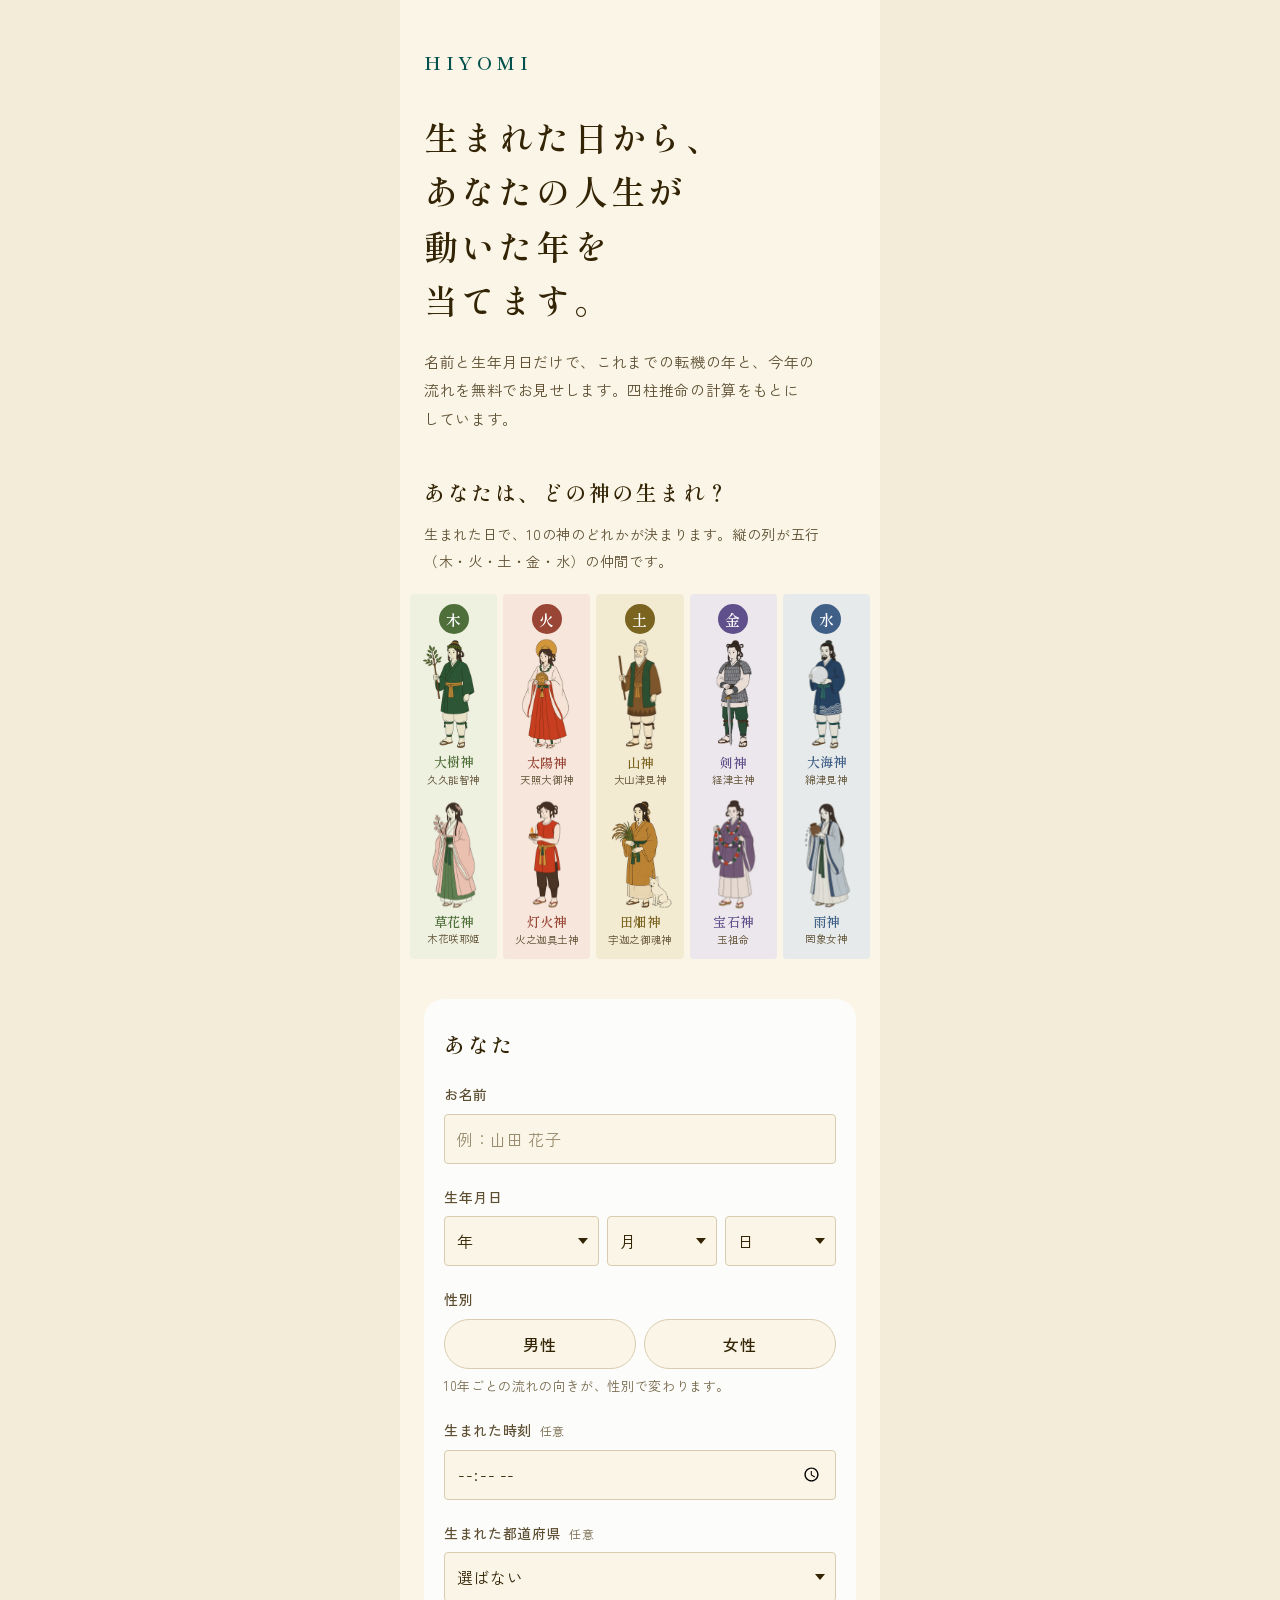
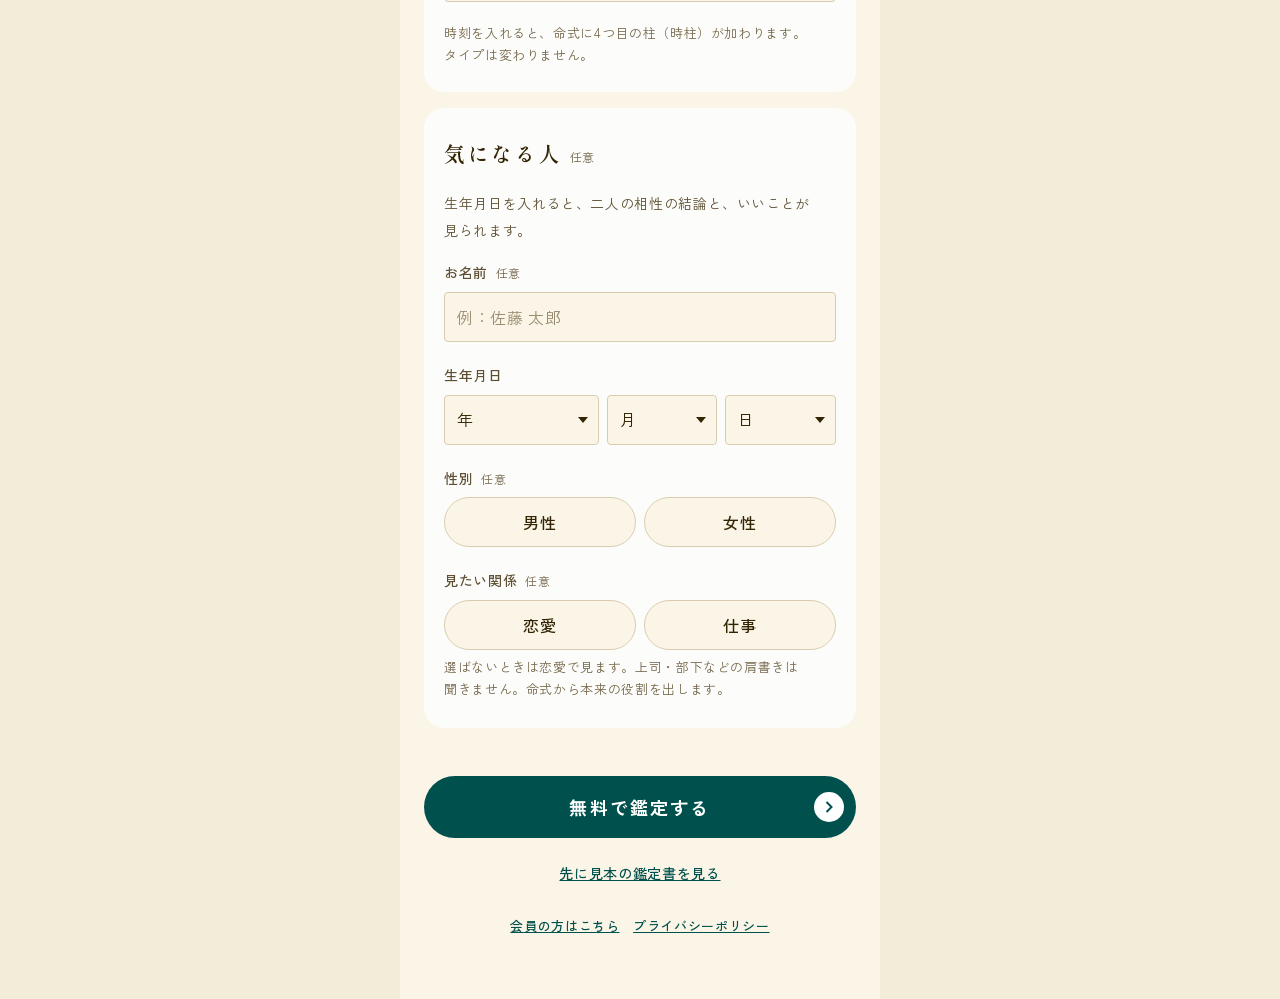
==== commit e408e11b: "お名前を必須に・時刻欄を常に表示・任意欄は空でも進める・切り替わりの絵を変更" ====
--- a/index.html
+++ b/index.html
@@ -46,7 +46,7 @@
     <fieldset>
       <legend>あなた</legend>
       <label class="field">
-        <span class="label">お名前<em>任意</em></span>
+        <span class="label">お名前</span>
         <input name="n" maxlength="20" placeholder="例：山田 花子" autocomplete="name">
       </label>
       <div class="field">
@@ -65,20 +65,17 @@
         </div>
         <small>10年ごとの流れの向きが、性別で変わります。</small>
       </div>
-      <details class="more">
-        <summary>生まれた時刻がわかる方（任意）</summary>
-        <div class="more-body">
-          <label class="field">
-            <span class="label">生まれた時刻</span>
-            <input type="time" name="t">
-          </label>
-          <label class="field">
-            <span class="label">生まれた都道府県</span>
-            <select name="p"><option value="">選ばない</option></select>
-          </label>
-          <small>時刻を入れると、命式に4つ目の柱（時柱）が加わります。タイプは変わりません。</small>
-        </div>
-      </details>
+      <div class="more">
+        <label class="field">
+          <span class="label">生まれた時刻<em>任意</em></span>
+          <input type="time" name="t">
+        </label>
+        <label class="field">
+          <span class="label">生まれた都道府県<em>任意</em></span>
+          <select name="p"><option value="">選ばない</option></select>
+        </label>
+        <small>時刻を入れると、命式に4つ目の柱（時柱）が加わります。タイプは変わりません。</small>
+      </div>
     </fieldset>
 
     <fieldset>
@@ -97,19 +94,19 @@
         </div>
       </div>
       <div class="field">
-        <span class="label">性別</span>
+        <span class="label">性別<em>任意</em></span>
         <div class="seg">
           <label><input type="radio" name="ps" value="M"><span>男性</span></label>
           <label><input type="radio" name="ps" value="F"><span>女性</span></label>
         </div>
       </div>
       <div class="field">
-        <span class="label">見たい関係</span>
+        <span class="label">見たい関係<em>任意</em></span>
         <div class="seg">
           <label><input type="radio" name="r" value="love"><span>恋愛</span></label>
           <label><input type="radio" name="r" value="work"><span>仕事</span></label>
         </div>
-        <small>上司・部下などの肩書きは聞きません。命式から本来の役割を出します。</small>
+        <small>選ばないときは恋愛で見ます。上司・部下などの肩書きは聞きません。命式から本来の役割を出します。</small>
       </div>
     </fieldset>
 
--- a/assets/style.css
+++ b/assets/style.css
@@ -131,9 +131,7 @@
 }
 .seg input:checked + span { background: var(--navy); border-color: var(--navy); color: #fff; }
 .seg input:focus-visible + span { outline: 2px solid var(--navy); outline-offset: 2px; }
-.more { margin: -4px 0 18px; }
-.more summary { font-size: 14px; color: var(--sub); cursor: pointer; padding: 6px 0; }
-.more-body { padding-top: 12px; }
+.more { margin: 0 0 18px; }
 .error { min-height: 1.7em; color: #a3361f; font-size: 14px; font-weight: 500; margin: 8px 0; }
 .submit {
   position: relative; width: 100%; height: 62px; border: 0; border-radius: 999px;
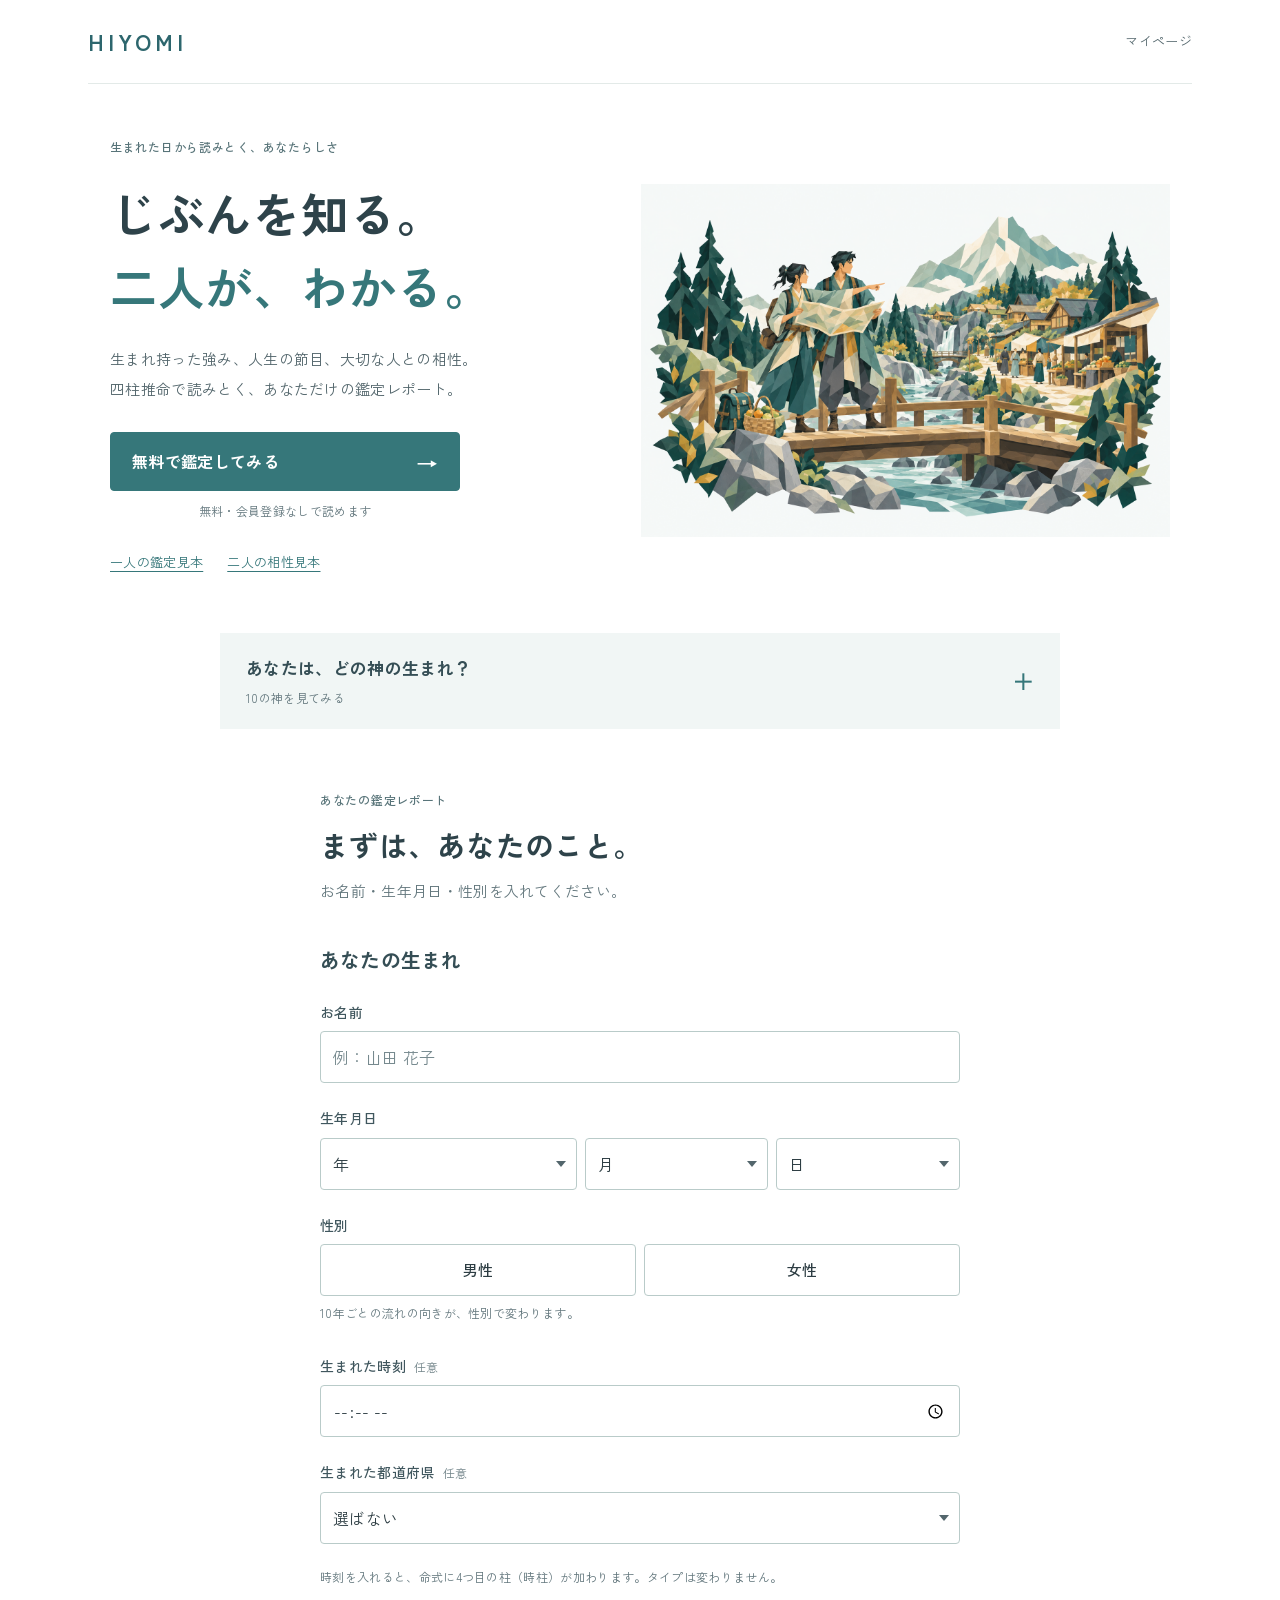
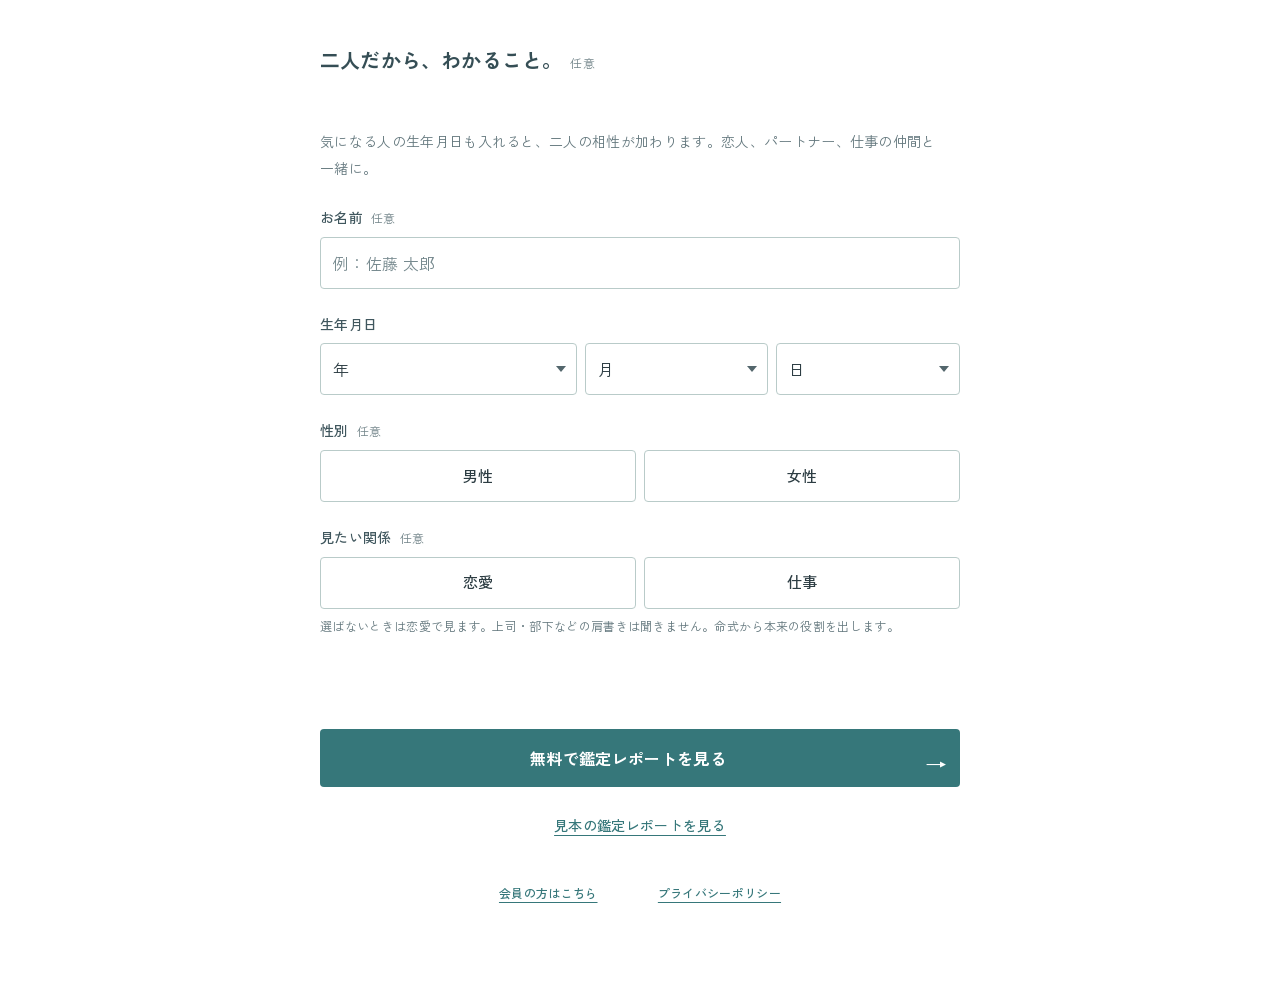
==== commit 2615366e: "白ベースの鑑定レポートに刷新・全画面のデザイン統一・年表を読みやすく" ====
--- a/index.html
+++ b/index.html
@@ -8,22 +8,33 @@
 <meta name="description" content="名前と生年月日だけで、これまでの転機の年と今年の流れを無料で。四柱推命をもとにした自己分析。">
 <link rel="preconnect" href="https://fonts.googleapis.com">
 <link rel="preconnect" href="https://fonts.gstatic.com" crossorigin>
-<link href="https://fonts.googleapis.com/css2?family=Shippori+Mincho:wght@500;600&family=Zen+Kaku+Gothic+New:wght@400;500;700&display=swap" rel="stylesheet">
+<link href="https://fonts.googleapis.com/css2?family=Zen+Kaku+Gothic+New:wght@400;500;700&display=swap" rel="stylesheet">
 <link rel="stylesheet" href="assets/style.css">
+<link rel="stylesheet" href="assets/site-theme.css">
+<link rel="stylesheet" href="assets/personality-report.css">
 </head>
-<body>
+<body class="hiyomi-theme">
 
 <main id="entry" class="wrap entry">
   <header class="entry-head">
-    <p class="brand">HIYOMI</p>
-    <h1><span>生まれた日から、</span><span>あなたの人生が<wbr>動いた年を</span><span>当てます。</span></h1>
-    <p class="lead">名前と生年月日だけで、これまでの転機の年と、今年の流れを無料でお見せします。四柱推命の計算をもとにしています。</p>
+    <div class="entry-masthead"><p class="brand">HIYOMI</p><a href="#mypage">マイページ</a></div>
+    <div class="entry-hero">
+      <div class="entry-hero-copy">
+        <p class="eyebrow">生まれた日から読みとく、あなたらしさ</p>
+        <h1><span>じぶんを知る。</span><span class="hero-emphasis">二人が、わかる。</span></h1>
+        <p class="lead">生まれ持った強み、人生の節目、大切な人との相性。<br>四柱推命で読みとく、あなただけの鑑定レポート。</p>
+        <a class="hero-cta" href="#form" onclick="event.preventDefault(); document.getElementById('form').scrollIntoView();">無料で鑑定してみる<span aria-hidden="true">→</span></a>
+        <p class="hero-note">無料・会員登録なしで読めます</p>
+        <div class="entry-preview-links"><a href="#kantei?n=山田花子&d=1992-04-18&s=F">一人の鑑定見本</a><a href="#kantei?n=山田太郎&d=1986-08-12&s=M&pd=1990-03-21&ps=F&r=love&pn=佐藤花子">二人の相性見本</a></div>
+      </div>
+      <figure class="entry-illustration"><img src="assets/img/report-pioneer.png" alt="二人で地図を広げ、それぞれの道を見つける風景" width="1536" height="1024" decoding="async"></figure>
+    </div>
   </header>
 
-  <section class="gods" aria-labelledby="gods-h">
-    <h2 id="gods-h">あなたは、どの神の生まれ？</h2>
-    <p class="gods-lead">生まれた日で、10の神のどれかが決まります。縦の列が五行（木・火・土・金・水）の仲間です。</p>
-    <ul class="gods-grid">
+  <details class="gods">
+    <summary id="gods-h"><span>あなたは、どの神の生まれ？<small>10の神を見てみる</small></span><span class="disclosure-mark" aria-hidden="true">＋</span></summary>
+    <p class="gods-lead">生まれた日で、10の神のどれかが決まります。縦の列が五行（木・火・土・金・水）の仲間です。横に動かして見られます。</p>
+    <ul class="gods-grid" tabindex="0" aria-label="五行ごとの10の神。横にスクロールできます">
       <li class="el-wood"><p class="el">木</p>
         <figure><img src="assets/img/kami_tree.webp" alt="" width="480" height="640" loading="lazy"><figcaption>大樹神<small>久久能智神</small></figcaption></figure>
         <figure><img src="assets/img/kami_flower.webp" alt="" width="480" height="640" loading="lazy"><figcaption>草花神<small>木花咲耶姫</small></figcaption></figure></li>
@@ -40,11 +51,12 @@
         <figure><img src="assets/img/kami_sea.webp" alt="" width="480" height="640" loading="lazy"><figcaption>大海神<small>綿津見神</small></figcaption></figure>
         <figure><img src="assets/img/kami_rain.webp" alt="" width="480" height="640" loading="lazy"><figcaption>雨神<small>罔象女神</small></figcaption></figure></li>
     </ul>
-  </section>
+  </details>
 
   <form id="form" novalidate>
+    <div class="form-intro"><p class="eyebrow">あなたの鑑定レポート</p><h2>まずは、あなたのこと。</h2><p>お名前・生年月日・性別を入れてください。</p></div>
     <fieldset>
-      <legend>あなた</legend>
+      <legend>あなたの生まれ</legend>
       <label class="field">
         <span class="label">お名前</span>
         <input name="n" maxlength="20" placeholder="例：山田 花子" autocomplete="name">
@@ -79,8 +91,8 @@
     </fieldset>
 
     <fieldset>
-      <legend>気になる人<em>任意</em></legend>
-      <p class="hint">生年月日を入れると、二人の相性の結論と、いいことが見られます。</p>
+      <legend>二人だから、わかること。<em>任意</em></legend>
+      <p class="hint">気になる人の生年月日も入れると、二人の相性が加わります。恋人、パートナー、仕事の仲間と一緒に。</p>
       <label class="field">
         <span class="label">お名前<em>任意</em></span>
         <input name="pn" maxlength="20" placeholder="例：佐藤 太郎">
@@ -111,21 +123,22 @@
     </fieldset>
 
     <p class="error" id="err" role="alert"></p>
-    <button class="submit" type="submit">無料で鑑定する</button>
-    <a class="sample-link" href="#kantei?n=山田花子&d=1992-04-18&s=F">先に見本の鑑定書を見る</a>
+    <button class="submit" type="submit">無料で鑑定レポートを見る</button>
+    <a class="sample-link" href="#kantei?n=山田花子&d=1992-04-18&s=F">見本の鑑定レポートを見る</a>
     <p class="entry-foot"><a href="#mypage">会員の方はこちら</a>　<a href="privacy.html">プライバシーポリシー</a></p>
   </form>
 </main>
 
-<main id="result" class="wrap result" hidden>
+<main id="result" class="wrap result personality-report" hidden>
+  <header class="profile-masthead"><a class="profile-brand" href="#">HIYOMI</a><span>鑑定レポート</span><a class="profile-member" href="#mypage">マイページ</a></header>
   <nav class="toc" id="toc" aria-label="章の目次"></nav>
   <div id="report"></div>
 </main>
 
 <main id="join" class="wrap join" hidden>
-  <a class="back" href="#" data-back>鑑定書に戻る</a>
-  <p class="brand">HIYOMI</p>
-  <h1>無料の会員登録</h1>
+  <header class="account-masthead"><p class="brand">HIYOMI</p><a class="back" href="#" data-back>鑑定書に戻る</a></header>
+  <h1>この鑑定書を、<br>いつでも手元に。</h1>
+  <p class="registration-label">無料の会員登録</p>
   <p class="lead">鑑定書を保存して、次に大きく動きやすい年を1つお見せします。使いやすい方法を選ぶと、ワンタップで登録できます。</p>
   <p class="save-note" id="saveNote" hidden></p>
 
@@ -164,8 +177,7 @@
 </main>
 
 <main id="found" class="wrap join" hidden>
-  <a class="back" href="#join">ログイン方法の選択に戻る</a>
-  <p class="brand">HIYOMI</p>
+  <header class="account-masthead"><p class="brand">HIYOMI</p><a class="back" href="#join">ログイン方法の選択に戻る</a></header>
   <h1>すでに会員登録が<wbr>あります</h1>
   <p class="lead"><b id="foundMail"></b> は、<b id="foundOld"></b>で登録されています。同じ会員にまとめると、前の鑑定書や有料プランをそのまま使えます。</p>
   <div class="providers">
@@ -181,8 +193,7 @@
 </main>
 
 <main id="recover" class="wrap join" hidden>
-  <a class="back" href="#join">ログイン方法の選択に戻る</a>
-  <p class="brand">HIYOMI</p>
+  <header class="account-masthead"><p class="brand">HIYOMI</p><a class="back" href="#join">ログイン方法の選択に戻る</a></header>
   <h1>前の登録を探す</h1>
   <p class="lead">前に登録したときのメールアドレスを入れてください。登録があれば、<wbr><span class="nw">「登録した方法」と</span><wbr><span class="nw">「今の方法とまとめるリンク」を、</span><wbr>そのアドレスにお送りします。</p>
   <form class="mail" id="recoverForm" novalidate>
@@ -199,8 +210,7 @@
 </main>
 
 <main id="mypage" class="wrap join" hidden>
-  <a class="back" href="#">トップに戻る</a>
-  <p class="brand">HIYOMI</p>
+  <header class="account-masthead"><p class="brand">HIYOMI</p><a class="back" href="#">トップに戻る</a></header>
   <h1>会員ページ</h1>
   <p class="lead" id="mpWho"></p>
   <section class="mp-next" id="mpNext" hidden></section>
--- a/assets/style.css
+++ b/assets/style.css
@@ -1,7 +1,6 @@
-/* 配色はフェリシモ「復刊リクエスト」を参考：生成りの紙＋こげ茶の文字＋深緑の強調（変数名 --navy は深緑）。構成は神戸女学院大学「blooming」を参考。
-   冒頭（FV）だけ BYAKU（https://byaku.site/）を参考に、霧の山の写真＋縦書きの見出し。
-   色は五行（木・火・土・金・水）に1色ずつ割り当て、.el-* の --c（文字・線）と --t（色面）で使う。
-   見出しは明朝（秀英明朝の代わりに Shippori Mincho）、本文は角ゴシック（Zen Kaku Gothic New）。FVの縦書きだけ Zen Antique */
+/* HIYOMI：生成り、こげ茶、深緑。無地・横書きの鑑定書。
+   五行の色は分類に限定。見出しは明朝、本文は角ゴシック。
+   2026-10-22：一つの年・一つの主題に読み進める余白を設ける。 */
 :root {
   --page: #f3ecd9;
   --bg: #faf5e6;
@@ -22,7 +21,7 @@
 }
 
 * { box-sizing: border-box; }
-html { -webkit-text-size-adjust: 100%; scroll-behavior: smooth; -webkit-font-smoothing: antialiased; }
+html { -webkit-text-size-adjust: 100%; scroll-behavior: auto; -webkit-font-smoothing: antialiased; }
 .el-wood { --c: #4f6f3a; --t: #eef0e0; }
 .el-fire { --c: #9a4636; --t: #f6e6dc; }
 .el-earth { --c: #7a6420; --t: #f3ead2; }
@@ -229,7 +228,7 @@
 .cards { display: grid; grid-template-columns: 1fr 1fr; gap: 10px; margin: 26px -8px 0; }
 @media (max-width: 359px) { .cards { grid-template-columns: 1fr; } }
 .pcard { min-width: 0; padding: 16px 14px 14px; background: var(--t); border-radius: 16px; }
-.pcard.is-day { box-shadow: inset 0 0 0 2px var(--c); }
+.pcard.is-day { outline: 1px solid var(--c); outline-offset: -1px; }
 .pcard-pos { display: flex; justify-content: space-between; align-items: center; font-size: 14px; color: var(--sub); }
 .pcard-pos .me { font-size: 13px; color: var(--c); font-weight: 700; }
 .pcard-gz { margin-top: 4px; font-family: var(--serif); font-weight: 600; font-size: 44px; line-height: 1.25; letter-spacing: .08em; color: var(--c); }
@@ -395,3 +394,349 @@
 @media (min-width: 720px) {
   .entry-head h1 { font-size: 34px; }
 }
+
+/* ---------- 鑑定書として読むための構成 ---------- */
+body { letter-spacing: .025em; }
+a { text-underline-offset: 4px; }
+button, a, input, select, summary { -webkit-tap-highlight-color: transparent; }
+:focus-visible { outline: 2px solid var(--navy); outline-offset: 5px; }
+.wrap { width: 100%; }
+.entry { padding: 0 28px 56px; }
+.entry-head { padding: 27px 0 44px; }
+.entry-masthead { display: flex; justify-content: space-between; align-items: center; gap: 20px; }
+.entry-masthead .brand { font-size: 25px; letter-spacing: .19em; }
+.entry-masthead a { font-size: 12px; color: var(--sub); padding: 10px 0; }
+.eyebrow, .reading-label, .chapter-label { font-size: 12px; font-weight: 500; letter-spacing: .1em; color: var(--navy); }
+.entry-head .eyebrow { margin-top: 57px; }
+.entry-head h1 { margin-top: 24px; font-size: 35px; letter-spacing: .075em; line-height: 1.7; }
+.entry-head h1 span { animation: none; }
+.hero-emphasis { color: var(--navy); }
+.entry-head .lead { margin-top: 24px; line-height: 2; animation: none; }
+.hero-cta { display: flex; align-items: center; justify-content: space-between; gap: 16px; margin-top: 37px; padding: 18px 22px; background: var(--navy); color: white; font-size: 16px; font-weight: 500; text-decoration: none; border-radius: 4px; }
+.hero-cta:hover { background: var(--navy-dark); }
+.hero-cta span { font-size: 22px; line-height: 1; }
+.hero-note { margin-top: 9px; text-align: center; color: var(--sub); font-size: 12px; }
+.entry-preview-links { display: flex; justify-content: center; flex-wrap: wrap; gap: 12px 24px; margin-top: 26px; }
+.entry-preview-links a { font-size: 13px; color: var(--navy); padding: 6px 0; }
+.gods { margin: 0 -28px; padding: 25px 28px; background: var(--tint); }
+.gods summary { display: flex; align-items: center; justify-content: space-between; gap: 16px; cursor: pointer; list-style: none; font-family: var(--serif); font-size: 17px; font-weight: 600; line-height: 1.7; }
+.gods summary::-webkit-details-marker { display: none; }
+.gods summary small { display: block; margin-top: 5px; color: var(--sub); font-family: var(--sans); font-size: 12px; font-weight: 400; }
+.disclosure-mark { font-family: var(--sans); font-size: 22px; color: var(--navy); }
+.gods[open] .disclosure-mark { transform: rotate(45deg); }
+.gods-lead { margin-top: 22px; }
+.gods-grid { margin: 20px -16px 0; gap: 4px; grid-template-columns: repeat(5, minmax(84px, 1fr)); overflow-x: auto; padding-bottom: 12px; }
+.gods-grid li { border-radius: 0; }
+.gods-grid figcaption { font-size: 14px; letter-spacing: 0; }
+.gods-grid small { font-size: 12px; white-space: nowrap; line-height: 1.5; letter-spacing: 0; padding: 4px 2px 0; }
+#form { margin-top: 0; padding-top: 56px; scroll-margin-top: 12px; }
+.form-intro { margin-bottom: 32px; }
+.form-intro h2 { margin-top: 10px; font-family: var(--serif); font-size: 25px; font-weight: 600; line-height: 1.6; }
+.form-intro > p:last-child { margin-top: 12px; color: var(--sub); font-size: 14px; }
+fieldset { background: none; border-radius: 0; padding: 0; margin-bottom: 42px; min-width: 0; }
+legend { font-size: 18px; letter-spacing: .04em; margin-bottom: 22px; }
+fieldset + fieldset { padding: 28px 20px 10px; margin: 0 -20px 24px; background: var(--paper); }
+fieldset + fieldset legend { padding-top: 0; font-size: 21px; line-height: 1.6; }
+.label { color: var(--text); font-size: 14px; }
+input:not([type]), input[type=text], input[type=email], input[type=time], select { background-color: var(--paper); border-color: #bcb199; border-radius: 3px; }
+input::placeholder { color: #75684e; }
+.seg span { border-radius: 3px; background: var(--paper); }
+.more { margin-top: 28px; }
+.submit { border-radius: 4px; height: auto; min-height: 60px; padding: 14px 44px 14px 14px; font-size: 17px; letter-spacing: .04em; }
+.submit::after, .line-btn::after, .mini-line::after { content: '→'; background: none; border-radius: 0; color: currentColor; width: 24px; font-size: 22px; font-weight: 400; }
+.entry-foot { display: flex; justify-content: center; flex-wrap: wrap; gap: 12px; }
+
+.toc { padding: 10px 20px; gap: 4px; border: 0; background: var(--bg); }
+.toc a { background: transparent; border-radius: 3px; font-size: 13px; padding: 7px 13px; }
+.toc a.on { font-weight: 500; }
+.result { padding-bottom: 100px; }
+.cover { padding: 30px 28px 40px; text-align: left; }
+.cover-opening { margin-top: 22px; }
+.cover-who { margin: 0; padding: 0; clip-path: none; background: none; color: var(--sub); font-family: var(--sans); font-size: 14px; font-weight: 400; letter-spacing: .04em; }
+.cover-title { margin-top: 9px; font-size: 36px; line-height: 1.5; letter-spacing: .05em; color: var(--navy); text-wrap: balance; }
+.cover-fig { margin: 22px -28px 0; padding: 0; border-radius: 0; background: var(--t); }
+.cover-art { width: 176px; }
+.cover-origin { font-size: 13px; margin-top: 18px; line-height: 1.9; text-align: center; }
+.cover-only { background: none; border-radius: 0; padding: 0; margin-top: 18px; font-size: 13px; color: var(--sub); line-height: 1.8; }
+.cover-meta { margin-top: 8px; font-size: 12px; }
+.reading-start { display: grid; gap: 7px; margin-top: 25px; }
+.reading-link { width: 100%; display: flex; align-items: center; justify-content: space-between; gap: 14px; padding: 13px 0; border: 0; background: none; color: var(--navy); font: 500 14px/1.6 var(--sans); text-align: left; }
+.reading-start .reading-link:first-child { background: var(--navy); color: white; padding: 15px 18px; border-radius: 3px; }
+.reading-link span { font-size: 18px; }
+.chapter-next { margin-top: 34px; }
+.sec { padding: 52px 28px; scroll-margin-top: 54px; }
+.sec h2 { font-size: 28px; letter-spacing: .06em; line-height: 1.55; }
+.chapter-label { margin-bottom: 12px; }
+.sec-lead { margin-top: 16px; line-height: 1.9; font-size: 15px; }
+#sec-nenpyo, #sec-seikaku, #sec-hoshi, #sec-tsuyomi { background: var(--paper); }
+.sec h3 { font-size: 21px; letter-spacing: .04em; }
+.block { margin-top: 34px; }
+.block + .block { border: 0; padding-top: 12px; }
+.block p { line-height: 2; }
+.basis { font-size: 13px; line-height: 1.85; }
+
+/* 年表は一つの年をひとまとまりで読む。線と丸ではなく年そのものを主役にする。 */
+.tl { padding: 0; margin-top: 36px; }
+.tl > li { border: 0; padding: 0; }
+.tl > .tl-band { margin: 0 0 24px; padding: 24px 0 0; }
+.pill { padding: 0; background: none; border-radius: 0; font-size: 12px; font-weight: 500; color: var(--sub); }
+.band-title { font-family: var(--sans); font-size: 16px; line-height: 1.8; letter-spacing: .02em; margin-top: 7px; font-weight: 500; }
+.tl > .tl-year { margin: 0 -28px 28px; padding: 30px 28px 36px !important; background: var(--bg); }
+.node { position: static; display: block; border: 0; border-radius: 0; background: none; width: auto; height: auto; font-family: var(--serif); font-size: 58px; font-weight: 500; letter-spacing: .01em; line-height: 1.2; color: var(--navy); }
+.tl-year h3 { padding: 0; margin-top: 16px; color: var(--text); font-size: 25px; }
+.tl-period { margin-top: 8px; font-size: 13px; }
+.photo-wrap { margin-top: 16px; }
+.photo { width: 240px; max-width: 100%; margin: 0 auto; }
+.tl-text { margin-top: 18px; font-size: 16px; line-height: 1.95; }
+.tl-more { font-size: 14px; line-height: 1.9; }
+.hit { margin-top: 24px; }
+.hit button { border-radius: 3px; font-size: 14px; font-weight: 500; border-color: #bcb199; background: transparent; }
+.hit button[aria-pressed=true] { background: var(--navy); border-color: var(--navy); }
+.tl-now .node { color: var(--navy); background: none; font-size: 42px; }
+.tl > .tl-next { background: var(--tint); margin-bottom: 0; }
+.tl-next .node { font-size: 36px; color: var(--navy); }
+.tl-next h3 { font-size: 24px; color: var(--text); }
+.tally { padding: 26px 0 0; margin-top: 0; background: none; border-radius: 0; text-align: center; font-size: 14px; }
+.mini-line { border-radius: 3px; font-size: 14px; font-weight: 500; padding-left: 18px; }
+
+.cards { margin: 24px 0 0; gap: 10px; }
+.pcard { border-radius: 0; padding: 18px 12px; }
+.pcard-pos { flex-wrap: wrap; gap: 4px; font-size: 14px; }
+.pcard dl { grid-template-columns: 1fr; gap: 3px; font-size: 15px; }
+.pcard dt { margin-top: 7px; font-size: 12px; }
+.pcard dd { line-height: 1.6; }
+.term-box { border-radius: 0; margin-top: 22px; padding: 20px; }
+.flip { border-radius: 0; padding: 26px 22px; background: var(--bg); }
+.flip-label { font-size: 26px; letter-spacing: .05em; }
+.flip-label small { font-size: 12px; opacity: 1; }
+.flip-basis { opacity: 1; font-size: 13px; }
+.flip-text { line-height: 2; margin-top: 20px; }
+.star-row .nm small { display: block; margin-left: 0; font-size: 13px; }
+.stars { gap: 24px; }
+.dots i { width: 16px; height: 16px; }
+.kyu { gap: 30px; }
+.kyu div { border-radius: 0; padding: 0; background: none; }
+.kyu .k-name { font-size: 29px; color: var(--navy); margin-top: 8px; }
+.summary { padding: 48px 28px; margin-top: 0; }
+.summary .chapter-label { color: white; font-size: 12px; }
+.summary h2 { font-family: var(--sans); font-size: 14px; font-weight: 400; }
+.summary .big { font-size: 30px; margin-top: 26px; letter-spacing: .04em; }
+.summary p { line-height: 2; }
+.summary .reading-link { color: white; }
+
+/* 相性では「二人を並べて見る」構図を保ち、視点の違いを同じ画面で比べる。 */
+#sec-aisho { background: var(--bg); }
+.pair { margin-top: 24px; gap: 12px; }
+.pair figure { border-radius: 0; padding: 10px 8px 16px; }
+.pair img { height: 152px; width: 114px; max-width: 100%; object-fit: contain; margin: 0 auto; }
+.pair figcaption { font-size: 12px; overflow-wrap: anywhere; }
+.pair figcaption b { font-size: 17px; line-height: 1.65; letter-spacing: .02em; margin-top: 4px; }
+.conclusion { font-size: 22px; line-height: 1.85; margin-top: 28px; }
+.pair-viewpoints { margin-top: 24px; display: grid; grid-template-columns: 1fr 1fr; gap: 20px; }
+.viewpoint-label { font-size: 12px; color: var(--sub); line-height: 1.8; }
+.viewpoint-value { font-family: var(--serif); color: var(--navy); font-weight: 600; font-size: 19px; line-height: 1.8; margin-top: 10px; word-break: auto-phrase; overflow-wrap: anywhere; }
+.aisho-details { margin-top: 42px; }
+.goods { gap: 24px; }
+.goods li { padding: 0; background: none; border-radius: 0; line-height: 2; }
+.locked { margin-top: 36px; padding: 28px 22px; background: var(--tint); border-radius: 0; }
+.locked .price { margin-top: 24px; }
+.locked .note { font-size: 13px; line-height: 1.9; }
+.foot { padding: 36px 28px 20px; }
+
+.join { padding: 20px 28px 64px; }
+.join .brand { margin-top: 32px; font-size: 25px; }
+.join h1 { margin-top: 25px; font-size: 29px; letter-spacing: .055em; }
+.registration-label { margin-top: 22px; font-size: 13px; font-weight: 500; color: var(--navy); }
+.join .lead { line-height: 2; }
+.pv { border-radius: 4px; height: auto; min-height: 54px; padding: 13px 16px; font-size: 15px; letter-spacing: .02em; }
+.pv:has(.pv-last) { padding-right: 66px; }
+.save-note, .sent { border-radius: 0; padding: 20px; }
+.pv-last { border-radius: 3px; font-size: 11px; right: 10px; }
+.mp-next { border-radius: 0; }
+.mp-list { gap: 16px; }
+.mp-list a { border-radius: 0; padding: 22px 20px; }
+.mp-list b { font-size: 20px; }
+.policy h1 { font-size: 26px; word-break: keep-all; overflow-wrap: anywhere; }
+.policy h2 { margin-top: 44px; font-size: 22px; }
+.policy-dl { display: block; }
+.policy-dl dt { font-size: 13px; margin-top: 16px; }
+.policy-dl dd { margin-top: 3px; }
+.line-bar { left: 50%; right: auto; transform: translateX(-50%); width: min(100%,480px); padding: 10px 20px calc(10px + env(safe-area-inset-bottom)); background: var(--bg); border: 0; }
+.line-btn { border-radius: 4px; min-height: 50px; height: auto; padding: 13px 36px 13px 12px; font-size: 14px; letter-spacing: .025em; }
+.toast { width: max-content; max-width: calc(100% - 32px); text-align: center; border-radius: 4px; bottom: 88px; font-size: 14px; }
+@media (min-width: 480px) {
+  .entry { padding-left: 36px; padding-right: 36px; }
+  .entry-head { padding-top: 32px; padding-bottom: 48px; }
+  .entry-head h1 { font-size: 42px; }
+  .entry-head .eyebrow { margin-top: 62px; }
+  .gods { margin-left: -36px; margin-right: -36px; padding-left: 36px; padding-right: 36px; }
+  .cover-title { font-size: 40px; }
+}
+@media (max-width: 359px) {
+  .entry, .join { padding-left: 22px; padding-right: 22px; }
+  .entry-head h1 { font-size: 30px; }
+  .gods { margin-left: -22px; margin-right: -22px; padding-left: 22px; padding-right: 22px; }
+  .cover-title { font-size: 31px; }
+  .pair figcaption b { font-size: 16px; }
+  .line-bar { padding-left: 12px; padding-right: 12px; }
+}
+@media (prefers-reduced-motion: reduce) {
+  html { scroll-behavior: auto; }
+  *, *::before, *::after { scroll-behavior: auto !important; animation: none !important; transition: none !important; }
+}
+
+/* ---------- 2026-10-22：要点を一覧できる鑑定レポート ---------- */
+.result { background: var(--paper); font-size: 15px; line-height: 1.85; }
+.result .toc { background: var(--paper); padding: 8px 18px; }
+.result .toc a { font-size: 13px; padding: 7px 12px; }
+.result .sec { padding: 32px 24px; background: var(--paper); scroll-margin-top: 50px; }
+.result .sec h2 { font-family: var(--sans); font-size: 23px; font-weight: 700; line-height: 1.5; letter-spacing: .015em; text-wrap: pretty; }
+.result .sec h3 { font-family: var(--sans); font-size: 17px; letter-spacing: .01em; font-weight: 700; }
+.result .chapter-label { font-size: 12px; margin-bottom: 7px; letter-spacing: .04em; }
+.result .sec-lead { font-size: 14px; margin-top: 8px; }
+.result #sec-nenpyo, .result #sec-kachikan, .result #sec-kyusei { background: var(--bg); }
+.result .report-overview { padding: 22px 24px 24px; background: var(--paper); scroll-margin-top: 50px; }
+.report-heading { display: flex; align-items: center; justify-content: space-between; gap: 12px; }
+.report-heading .brand { font-size: 20px; letter-spacing: .17em; }
+.report-heading > p:last-child { font-size: 12px; letter-spacing: .08em; color: var(--sub); }
+.report-overview .cover-who { display: block; margin-top: 22px; font-size: 15px; color: var(--text); }
+.report-identity { display: grid; grid-template-columns: minmax(0,1fr) 74px; align-items: center; gap: 12px; margin-top: 10px; }
+.report-identity .reading-label { color: var(--sub); font-size: 12px; letter-spacing: .04em; }
+.report-identity .cover-title { font-size: 29px; line-height: 1.4; letter-spacing: .015em; margin-top: 4px; text-wrap: pretty; }
+.report-identity .cover-fig { margin: 0; padding: 0; background: var(--t); }
+.report-identity .cover-art { width: 74px; max-width: 100%; }
+.report-identity .cover-meta { font-size: 12px; margin-top: 9px; line-height: 1.7; }
+.report-facts { margin: 22px 0 0; display: grid; gap: 14px; }
+.report-facts > div { display: grid; grid-template-columns: 62px minmax(0,1fr); gap: 12px; align-items: baseline; }
+.report-facts dt { font-size: 12px; color: var(--sub); font-weight: 500; }
+.report-facts dd { margin: 0; font-size: 15px; line-height: 1.75; }
+.report-facts .fact-emphasis { color: var(--navy); font-weight: 700; }
+.report-facts dd small { display: block; margin-top: 3px; color: var(--sub); font-size: 12px; }
+.report-years-summary { margin-top: 24px; padding: 18px 16px; background: var(--bg); }
+.report-years-summary h2 { font-family: var(--sans); font-size: 13px; font-weight: 500; color: var(--sub); letter-spacing: .02em; }
+.report-years { display: grid; grid-template-columns: repeat(3,minmax(0,1fr)); gap: 12px; margin-top: 10px; }
+.report-year { display: flex; flex-direction: column; align-items: flex-start; justify-content: flex-start; padding: 0; border: 0; background: none; text-align: left; min-width: 0; }
+.year-number { display: block; color: var(--navy); font-size: 29px; line-height: 1.3; letter-spacing: -.02em; font-weight: 500; font-variant-numeric: tabular-nums; }
+.year-kind { display: block; font-size: 12px; line-height: 1.65; margin-top: 5px; overflow-wrap: anywhere; text-wrap: pretty; }
+.report-year:hover .year-number { text-decoration: underline; text-underline-offset: 4px; }
+.report-empty { font-size: 14px; margin-top: 8px; }
+.report-overview .reading-start { display: flex; flex-wrap: wrap; gap: 10px; margin-top: 18px; }
+.report-overview .reading-link { flex: 1; min-width: 135px; font-size: 13px; padding: 12px; border-radius: 3px; background: var(--tint); color: var(--navy); }
+.report-overview .reading-link:first-child { background: var(--navy); color: white; }
+.report-detail { margin-top: 16px; }
+.report-detail summary { display: flex; align-items: center; justify-content: space-between; gap: 12px; padding: 11px 0; cursor: pointer; list-style: none; font-family: var(--sans); font-size: 13px; color: var(--navy); font-weight: 500; }
+.report-detail summary::-webkit-details-marker { display: none; }
+.report-detail summary::after { content: '+'; font-size: 19px; font-weight: 400; line-height: 1; flex: none; }
+.report-detail[open] > summary::after { content: '−'; }
+.report-overview .report-origin { margin-top: 9px; }
+.report-origin .cover-origin, .report-origin .cover-only { font-size: 13px; line-height: 1.9; margin-top: 10px; text-align: left; }
+.report-origin .cover-only { padding-bottom: 8px; }
+
+/* 年・結論・期間の列位置をそろえて比較する。詳細の文章と絵は開いて読む。 */
+.result .tl { margin-top: 22px; }
+.result .tl > .tl-band { margin: 20px 0 10px; padding: 0; }
+.result .tl .pill { font-size: 11px; line-height: 1.6; }
+.result .band-title { margin-top: 2px; font-size: 13px; font-weight: 400; line-height: 1.6; color: var(--sub); }
+.result .tl > .tl-year { margin: 0 0 18px; padding: 18px 16px 14px !important; background: var(--paper); scroll-margin-top: 60px; }
+.year-heading { display: grid; grid-template-columns: 76px minmax(0,1fr); gap: 12px; align-items: start; }
+.result .tl-year .node { font-family: var(--sans); font-size: 30px; line-height: 1.2; letter-spacing: -.02em; font-variant-numeric: tabular-nums; font-weight: 500; }
+.result .tl-year .node small { display: block; font-size: 12px; margin-top: 5px; letter-spacing: .04em; }
+.result .tl-year h3 { font-size: 16px; line-height: 1.7; margin: 0; padding: 0; color: var(--text); font-weight: 700; text-wrap: pretty; }
+.result .tl-period { margin-top: 5px; font-size: 12px; line-height: 1.75; }
+.result .year-detail { margin-top: 7px; }
+.result .year-detail > summary { font-size: 12px; padding: 8px 0; }
+.result .year-detail .photo-wrap { margin-top: 8px; }
+.result .year-detail .photo { width: 156px; }
+.result .year-detail .tl-text { font-size: 15px; margin-top: 12px; }
+.result .year-detail .tl-more { font-size: 14px; }
+.result .hit { margin-top: 9px; gap: 10px; }
+.result .hit button { height: 38px; font-size: 13px; border-color: var(--rule); }
+.result .tl > .tl-now { background: var(--tint); }
+.result .tl > .tl-next { background: none; padding: 14px 0 0 !important; }
+.result .tl-next > .node { display: none; }
+.result .tl-next .tl-text { font-size: 14px; margin-top: 7px; }
+.result .tl-next .mini-line { font-size: 13px; margin-top: 10px; }
+.result .tally { padding-top: 16px; font-size: 14px; text-align: left; }
+.result .tally b { font-family: var(--sans); font-size: 23px; }
+.result .chapter-next { font-size: 13px; margin-top: 20px; }
+
+/* 命式は列を比較する表。意味のある行の境界だけを引く。 */
+.sr-only { position: absolute; width: 1px; height: 1px; padding: 0; margin: -1px; overflow: hidden; clip-path: inset(50%); white-space: nowrap; border: 0; }
+.meishiki-table-wrap { margin-top: 20px; }
+.meishiki-table { width: 100%; table-layout: fixed; border-collapse: collapse; font-size: 14px; line-height: 1.65; }
+.meishiki-table th, .meishiki-table td { padding: 11px 3px; vertical-align: middle; text-align: center; overflow-wrap: anywhere; }
+.meishiki-table th:first-child { width: 64px; text-align: left; color: var(--sub); font-size: 12px; font-weight: 400; }
+.meishiki-table thead th { font-weight: 500; font-size: 14px; }
+.meishiki-table .me { display: block; color: var(--navy); font-size: 10px; margin-top: 3px; white-space: nowrap; }
+.meishiki-table .is-day { background: #edf1e9; }
+.meishiki-table tbody tr + tr { border-top: 1px solid #e9e3d6; }
+.meishiki-table .gz-cell { padding-top: 12px; padding-bottom: 16px; }
+.gz-value { display: block; font-family: var(--serif); font-size: 29px; line-height: 1.4; color: var(--c); letter-spacing: 0; }
+.gz-yomi { display: block; margin-top: 6px; font-size: 11px; color: var(--sub); line-height: 1.6; word-break: normal; overflow-wrap: anywhere; }
+.meishiki-table .term { text-underline-offset: 3px; }
+.meishiki-table .nw { white-space: normal; }
+.result .term-box { font-size: 13px; padding: 14px 16px; margin-top: 14px; }
+.result .basis { font-size: 12px; line-height: 1.85; margin-top: 10px; }
+.result .swipe-hint { font-size: 12px; }
+.result .flip { padding: 20px; margin-top: 18px; }
+.result .flip-label { font-family: var(--sans); font-size: 19px; letter-spacing: .02em; }
+.result .flip-text { font-size: 15px; line-height: 1.95; margin-top: 12px; }
+.result .flip-basis { font-size: 12px; }
+.result .block { margin-top: 22px; }
+.result .block + .block { padding-top: 2px; }
+.result .block p { font-size: 15px; line-height: 1.9; }
+.result .block p.basis { font-size: 12px; }
+.result .stars { gap: 20px; margin-top: 22px; }
+.result .star-row .nm { font-size: 15px; }
+.result .star-row .nm small { font-size: 12px; }
+.result .kyu { grid-template-columns: repeat(2,minmax(0,1fr)); gap: 18px; margin-top: 22px; }
+.result .kyu .k-label { font-size: 12px; }
+.result .kyu .k-name { font-family: var(--sans); font-size: 21px; font-weight: 700; letter-spacing: .01em; }
+.result .kyu .k-text { font-size: 14px; line-height: 1.9; }
+.result .summary { padding: 30px 24px; background: var(--tint); color: var(--text); }
+.result .summary .chapter-label { color: var(--navy); }
+.result .summary h2 { font-family: var(--sans); font-size: 23px; font-weight: 700; }
+.result .summary .big { font-size: 23px; line-height: 1.6; color: var(--navy); margin-top: 16px; }
+.result .summary p:not(.big):not(.chapter-label) { font-size: 15px; margin-top: 12px; line-height: 1.9; }
+.result .summary .reading-link { color: var(--navy); }
+
+/* 相性は結論を先頭に置き、その下で人物と双方向の見え方を比較する。 */
+.report-verdict { margin-top: 18px; padding: 18px 20px; background: var(--bg); }
+.verdict-label { font-size: 12px; color: var(--sub); }
+.result .report-verdict .conclusion { margin-top: 7px; font-family: var(--sans); color: var(--navy); font-size: 20px; line-height: 1.75; font-weight: 700; letter-spacing: .015em; text-wrap: pretty; }
+.result .pair { margin-top: 22px; gap: 16px; }
+.result .pair figure { background: none; padding: 0; }
+.result .pair img { width: 63px; height: 84px; }
+.result .pair figcaption { margin-top: 7px; font-size: 12px; }
+.result .pair figcaption b { font-family: var(--sans); font-size: 16px; line-height: 1.6; color: var(--text); }
+.result .pair-viewpoints { margin-top: 18px; gap: 16px; background: #eef1e9; padding: 16px 14px; }
+.result .viewpoint-label { font-size: 11px; line-height: 1.8; color: var(--sub); }
+.result .viewpoint-value { font-family: var(--sans); font-size: 16px; font-weight: 700; margin-top: 7px; line-height: 1.8; text-wrap: balance; word-break: normal; }
+.result .aisho-details { margin-top: 14px; }
+.result .goods { margin-top: 8px; gap: 18px; }
+.result .goods li { font-size: 14px; line-height: 1.95; }
+.result .locked { margin-top: 22px; padding: 20px; }
+.result .locked .tl-text, .result .locked li { font-size: 14px; line-height: 1.9; }
+.result .locked .tl-text { margin-top: 10px; }
+.result .locked .mini-line { font-size: 13px; }
+.result .foot { padding: 26px 24px 18px; font-size: 12px; }
+@media (min-width: 480px) {
+  .result .report-overview, .result .sec, .result .summary { padding-left: 28px; padding-right: 28px; }
+  .report-identity { grid-template-columns: minmax(0,1fr) 84px; gap: 20px; }
+  .report-identity .cover-art { width: 84px; }
+  .report-identity .cover-title { font-size: 32px; }
+  .report-facts > div { grid-template-columns: 70px minmax(0,1fr); }
+}
+@media (max-width: 359px) {
+  .result .report-overview, .result .sec, .result .summary { padding-left: 20px; padding-right: 20px; }
+  .report-identity { grid-template-columns: minmax(0,1fr) 62px; gap: 8px; }
+  .report-identity .cover-title { font-size: 25px; }
+  .report-facts > div { grid-template-columns: 54px minmax(0,1fr); gap: 9px; }
+  .report-years-summary { padding: 16px 12px; }
+  .report-years { gap: 10px; }
+  .year-heading { grid-template-columns: 64px minmax(0,1fr); gap: 8px; }
+  .meishiki-table th:first-child { width: 56px; }
+  .meishiki-table th, .meishiki-table td { padding-left: 2px; padding-right: 2px; }
+  .gz-value { font-size: 25px; }
+  .result .viewpoint-value { font-size: 16px; }
+}
--- a/assets/site-theme.css
+++ b/assets/site-theme.css
@@ -0,0 +1,186 @@
+/* HIYOMI shared theme — 2026-10-22
+   入口・会員画面・ポリシーを、白と青緑の鑑定レポートに揃える。 */
+:root {
+  --page: #fff;
+  --bg: #f1f6f5;
+  --paper: #fff;
+  --tint: #e9f1ef;
+  --text: #2d3d43;
+  --sub: #53666c;
+  --faint: #63777d;
+  --rule: #dce6e4;
+  --navy: #36777a;
+  --navy-dark: #245d61;
+  --c: var(--navy);
+  --t: var(--tint);
+  --sans: 'Zen Kaku Gothic New', 'Hiragino Sans', 'Yu Gothic', sans-serif;
+  --serif: var(--sans);
+  --display: var(--sans);
+}
+
+body.hiyomi-theme { background: #fff; color: var(--text); color-scheme: light; font-family: var(--sans); letter-spacing: .02em; line-height: 1.9; }
+.hiyomi-theme ::selection { background: #c6e2df; color: #173e44; }
+.hiyomi-theme :focus-visible { outline: 2px solid #36777a; outline-offset: 4px; }
+.hiyomi-theme .wrap { background: #fff; }
+.hiyomi-theme .brand { color: #2d666d; font-family: var(--sans); font-size: 22px; font-weight: 700; letter-spacing: .18em; }
+.hiyomi-theme .eyebrow { color: #587479; font-size: 12px; font-weight: 500; letter-spacing: .06em; }
+
+/* 入口 */
+.hiyomi-theme .entry { max-width: 1160px; padding: 0 28px 70px; }
+.hiyomi-theme .entry-head { padding: 0; }
+.hiyomi-theme .entry-masthead { min-height: 84px; padding: 18px 0; gap: 24px; border-bottom: 1px solid #e3eae8; }
+.hiyomi-theme .entry-masthead .brand { font-size: 22px; letter-spacing: .18em; }
+.hiyomi-theme .entry-masthead a { display: inline-flex; min-height: 44px; align-items: center; padding: 8px 0; font-size: 13px; text-decoration: none; color: #53666c; }
+.hiyomi-theme .entry-hero { display: grid; grid-template-columns: minmax(0,1fr) minmax(0,1.06fr); align-items: center; gap: 32px; padding: 52px 22px 48px; }
+.hiyomi-theme .entry-hero-copy { min-width: 0; }
+.hiyomi-theme .entry-head .eyebrow { margin: 0; }
+.hiyomi-theme .entry-head h1 { margin-top: 18px; font-family: var(--sans); font-size: clamp(34px,3.7vw,47px); font-weight: 700; line-height: 1.55; letter-spacing: .015em; color: #2e434a; text-wrap: balance; }
+.hiyomi-theme .entry-head h1 span { animation: none; }
+.hiyomi-theme .hero-emphasis { color: #36777a; }
+.hiyomi-theme .entry-head .lead { margin-top: 22px; font-size: 15px; line-height: 2; color: #53666c; animation: none; }
+.hiyomi-theme .hero-cta { min-height: 54px; max-width: 350px; margin-top: 28px; padding: 13px 21px; border: 1px solid #36777a; border-radius: 4px; background: #36777a; color: #fff; font-size: 16px; font-weight: 700; letter-spacing: .02em; }
+.hiyomi-theme .hero-cta:hover { background: #245d61; border-color: #245d61; }
+.hiyomi-theme .hero-note { max-width: 350px; margin-top: 9px; font-size: 12px; color: #63777d; }
+.hiyomi-theme .entry-preview-links { justify-content: flex-start; gap: 8px 24px; margin-top: 18px; }
+.hiyomi-theme .entry-preview-links a { display: inline-flex; min-height: 44px; align-items: center; color: #36777a; font-size: 13px; padding: 5px 0; }
+.hiyomi-theme .entry-illustration { min-width: 0; margin: 0; }
+.hiyomi-theme .entry-illustration img { display: block; width: 100%; height: auto; max-height: 390px; object-fit: contain; image-rendering: auto; mix-blend-mode: normal; }
+
+/* 神の一覧と入力欄は、内容ごとのまとまりで読み進める。 */
+.hiyomi-theme .gods { max-width: 840px; margin: 0 auto; padding: 21px 26px; background: #f1f6f5; }
+.hiyomi-theme .gods summary { min-height: 44px; font-family: var(--sans); font-size: 17px; font-weight: 700; color: #354e55; }
+.hiyomi-theme .gods summary small { color: #63777d; font-size: 12px; font-weight: 400; }
+.hiyomi-theme .gods-lead { margin-top: 20px; font-size: 14px; color: #53666c; }
+.hiyomi-theme .gods-grid { margin: 20px 0 0; gap: 10px; grid-template-columns: repeat(5,minmax(90px,1fr)); }
+.hiyomi-theme .gods-grid li { background: #fff; padding: 12px 7px; }
+.hiyomi-theme .gods-grid .el { font-family: var(--sans); font-size: 14px; }
+.hiyomi-theme .gods-grid figcaption { font-family: var(--sans); font-size: 14px; font-weight: 700; }
+.hiyomi-theme .gods-grid small { font-size: 11px; }
+.hiyomi-theme #form { max-width: 640px; margin: 0 auto; padding-top: 60px; scroll-margin-top: 22px; }
+.hiyomi-theme .form-intro { margin-bottom: 35px; }
+.hiyomi-theme .form-intro h2 { margin-top: 9px; font-family: var(--sans); font-size: 29px; font-weight: 700; letter-spacing: .01em; color: #2e434a; }
+.hiyomi-theme .form-intro > p:last-child { margin-top: 10px; font-size: 15px; color: #63777d; }
+.hiyomi-theme .entry fieldset { min-width: 0; margin: 0 0 38px; padding: 0; border: 0; border-radius: 0; background: #fff; }
+.hiyomi-theme .entry fieldset + fieldset { padding-top: 32px; border-top: 1px solid #dce6e4; }
+.hiyomi-theme .entry legend { float: none; padding: 0; margin-bottom: 20px; font-family: var(--sans); font-size: 20px; font-weight: 700; letter-spacing: .01em; color: #354e55; }
+.hiyomi-theme .entry .hint { margin: 0 0 23px; font-size: 14px; color: #63777d; }
+.hiyomi-theme .label { font-size: 14px; font-weight: 500; color: #40575e; }
+.hiyomi-theme .label em, .hiyomi-theme legend em { color: #73858a; font-size: 12px; }
+.hiyomi-theme .entry .field { margin-bottom: 22px; }
+.hiyomi-theme .field small, .hiyomi-theme .more small { color: #63777d; font-size: 12px; line-height: 1.85; }
+.hiyomi-theme input:not([type]), .hiyomi-theme input[type=text], .hiyomi-theme input[type=email], .hiyomi-theme input[type=time], .hiyomi-theme select { min-width: 0; min-height: 52px; height: 52px; border: 1px solid #b9cbc9; border-radius: 4px; background-color: #fff; color: #2d3d43; font-size: 16px; }
+.hiyomi-theme select { background-image: url("data:image/svg+xml,%3Csvg xmlns='http://www.w3.org/2000/svg' width='10' height='6'%3E%3Cpath d='M0 0l5 6 5-6z' fill='%2353666c'/%3E%3C/svg%3E"); }
+.hiyomi-theme input::placeholder { color: #76898e; }
+.hiyomi-theme .seg span { min-height: 52px; height: 52px; border: 1px solid #b9cbc9; border-radius: 4px; background: #fff; font-size: 15px; }
+.hiyomi-theme .seg input:checked + span { background: #e8f2ef; border-color: #36777a; color: #245d61; font-weight: 700; }
+.hiyomi-theme .more { margin-top: 28px; }
+.hiyomi-theme .submit { min-height: 56px; border-radius: 4px; padding: 14px 44px 14px 20px; background: #36777a; color: #fff; font-family: var(--sans); font-size: 16px; font-weight: 700; letter-spacing: .02em; }
+.hiyomi-theme .submit:hover { background: #245d61; }
+.hiyomi-theme .entry .sample-link { display: flex; min-height: 44px; justify-content: center; align-items: center; margin-top: 16px; color: #36777a; font-size: 14px; }
+.hiyomi-theme .entry-foot { gap: 8px 24px; margin-top: 24px; font-size: 12px; }
+.hiyomi-theme .entry-foot a { display: inline-flex; align-items: center; min-height: 44px; }
+
+/* 会員登録・ログイン・登録の復旧 */
+.hiyomi-theme .join { max-width: 600px; padding: 22px 34px 72px; }
+.hiyomi-theme .join .back { display: inline-flex; min-height: 44px; align-items: center; margin: 0; color: #63777d; font-size: 13px; text-decoration: none; }
+.hiyomi-theme .join .back:hover { color: #36777a; text-decoration: underline; }
+.hiyomi-theme .join .brand { margin-top: 24px; padding-bottom: 25px; border-bottom: 1px solid #e3eae8; font-size: 22px; }
+.hiyomi-theme .account-masthead { display: flex; align-items: center; justify-content: space-between; gap: 20px; min-height: 62px; padding-bottom: 17px; border-bottom: 1px solid #e3eae8; }
+.hiyomi-theme .account-masthead .brand { flex: none; margin: 0; padding: 0; border: 0; }
+.hiyomi-theme .account-masthead .back { margin-left: auto; text-align: right; justify-content: flex-end; line-height: 1.6; }
+.hiyomi-theme .join h1 { margin-top: 30px; font-family: var(--sans); font-size: 32px; font-weight: 700; color: #2e434a; letter-spacing: .015em; line-height: 1.6; text-wrap: balance; }
+.hiyomi-theme .registration-label { margin-top: 19px; color: #36777a; font-size: 13px; font-weight: 700; }
+.hiyomi-theme .join .lead { margin-top: 15px; font-size: 15px; line-height: 2; color: #53666c; }
+.hiyomi-theme .providers { gap: 12px; margin-top: 27px; }
+.hiyomi-theme .pv { min-height: 54px; padding: 13px 18px; border-radius: 4px; font-family: var(--sans); font-size: 15px; font-weight: 500; line-height: 1.8; letter-spacing: .01em; }
+.hiyomi-theme .pv-line { background: #06c755; color: #fff; }
+.hiyomi-theme .pv-google { background: #fff; color: #3c4043; border-color: #c8d5d3; }
+.hiyomi-theme .pv-apple { background: #111; color: #fff; }
+.hiyomi-theme .pv-main, .hiyomi-theme .pv-mail { background: #36777a; color: #fff; border-color: #36777a; }
+.hiyomi-theme .pv-sub { background: #fff; color: #36777a; border-color: #b9cbc9; }
+.hiyomi-theme .pv-main:hover, .hiyomi-theme .pv-mail:hover { background: #245d61; }
+.hiyomi-theme .pv:has(.pv-last) { padding-right: 68px; }
+.hiyomi-theme .pv-last { color: #354e55; background: #fff; }
+.hiyomi-theme .pv-google .pv-last { background: #edf3f1; }
+.hiyomi-theme .join .mail { margin-top: 29px; padding-top: 26px; border-top: 1px solid #dce6e4; }
+.hiyomi-theme .mail .pv { margin-top: 12px; }
+.hiyomi-theme .save-note, .hiyomi-theme .sent { padding: 18px 20px; background: #edf5f1; border-radius: 3px; color: #405b62; font-size: 14px; line-height: 1.9; }
+.hiyomi-theme .join-notes { margin-top: 29px; color: #63777d; font-size: 13px; line-height: 1.95; }
+.hiyomi-theme .join-notes a { color: #36777a; }
+.hiyomi-theme .recover-link { display: inline-flex; min-height: 44px; align-items: center; margin-top: 19px; color: #36777a; font-size: 13px; }
+.hiyomi-theme .separate { margin-top: 32px; color: #63777d; }
+.hiyomi-theme .separate summary { display: list-item; padding: 12px 0; min-height: 44px; font-size: 14px; }
+.hiyomi-theme .error { color: #a14735; }
+
+/* 保存済みの鑑定書 */
+.hiyomi-theme #mypage { max-width: 640px; }
+.hiyomi-theme .mp-next { margin-top: 28px; padding: 25px 26px; background: #edf4f2; border-radius: 0; }
+.hiyomi-theme .mp-label { color: #63777d; font-size: 13px; }
+.hiyomi-theme .mp-year { color: #36777a; font-family: var(--sans); font-size: 42px; font-weight: 700; letter-spacing: -.02em; }
+.hiyomi-theme .mp-title { margin-top: 7px; color: #354e55; font-family: var(--sans); font-size: 21px; font-weight: 700; letter-spacing: .01em; }
+.hiyomi-theme .mp-text { margin-top: 12px; font-size: 15px; color: #53666c; }
+.hiyomi-theme .mp-h { margin-top: 37px; font-family: var(--sans); font-size: 21px; font-weight: 700; color: #354e55; letter-spacing: .01em; }
+.hiyomi-theme .mp-list { gap: 0; margin-top: 16px; border-top: 1px solid #dce6e4; }
+.hiyomi-theme .mp-list a { padding: 21px 0; background: #fff; border-bottom: 1px solid #dce6e4; border-radius: 0; }
+.hiyomi-theme .mp-list b { font-family: var(--sans); color: #36777a; font-size: 18px; font-weight: 700; line-height: 1.7; }
+.hiyomi-theme .mp-list span { display: block; margin-top: 4px; color: #63777d; font-size: 13px; }
+.hiyomi-theme .mp-list a:hover b { text-decoration: underline; text-underline-offset: 4px; }
+.hiyomi-theme #mypage .sample-link { display: flex; min-height: 48px; justify-content: center; align-items: center; margin-top: 27px; color: #36777a; font-size: 14px; }
+
+/* ポリシーは文章を追いやすい幅と見出しに。 */
+.hiyomi-theme .policy { max-width: 760px; padding: 22px 36px 76px; }
+.hiyomi-theme .policy h1 { font-size: 30px; letter-spacing: .01em; }
+.hiyomi-theme .policy h2 { margin-top: 39px; padding-top: 21px; border-top: 1px solid #e3eae8; color: #354e55; font-family: var(--sans); font-size: 21px; font-weight: 700; letter-spacing: .01em; }
+.hiyomi-theme .policy h3 { margin-top: 24px; color: #405b62; font-size: 16px; }
+.hiyomi-theme .policy p, .hiyomi-theme .policy ul { color: #53666c; font-size: 15px; line-height: 2; }
+.hiyomi-theme .policy li + li { margin-top: 8px; }
+.hiyomi-theme .policy-dl { display: grid; grid-template-columns: 110px minmax(0,1fr); gap: 11px 22px; margin-top: 19px; font-size: 15px; line-height: 1.9; }
+.hiyomi-theme .policy-dl dt { margin: 0; font-size: 13px; color: #63777d; }
+.hiyomi-theme .policy-dl dd { margin: 0; color: #53666c; }
+.hiyomi-theme .policy-date { color: #73858a; font-size: 13px; }
+.hiyomi-theme .toast { background: #2d3d43; color: #fff; font-family: var(--sans); border-radius: 4px; }
+.hiyomi-theme .submit::after, .hiyomi-theme .line-btn::after, .hiyomi-theme .mini-line::after { content: '→'; background: none; border: 0; border-radius: 0; width: 24px; font-family: var(--sans); font-size: 22px; font-weight: 400; color: currentColor; }
+
+@media (max-width: 760px) {
+  .hiyomi-theme .entry { padding: 0 24px 54px; }
+  .hiyomi-theme .entry-masthead { min-height: 72px; padding: 12px 0; }
+  .hiyomi-theme .entry-masthead .brand { font-size: 21px; }
+  .hiyomi-theme .entry-hero { grid-template-columns: minmax(0,1fr); gap: 20px; padding: 34px 0 32px; }
+  .hiyomi-theme .entry-head h1 { margin-top: 14px; font-size: 35px; line-height: 1.55; }
+  .hiyomi-theme .entry-head .lead { margin-top: 18px; font-size: 14px; }
+  .hiyomi-theme .hero-cta { max-width: none; margin-top: 23px; }
+  .hiyomi-theme .hero-note { max-width: none; }
+  .hiyomi-theme .entry-preview-links { justify-content: center; gap: 6px 24px; margin-top: 12px; }
+  .hiyomi-theme .entry-illustration { max-width: 520px; width: 100%; margin: 0 auto; }
+  .hiyomi-theme .entry-illustration img { max-height: 270px; }
+  .hiyomi-theme .gods { padding: 19px 20px; }
+  .hiyomi-theme .gods summary { font-size: 16px; }
+  .hiyomi-theme .gods-grid { gap: 7px; }
+  .hiyomi-theme #form { padding-top: 42px; }
+  .hiyomi-theme .form-intro h2 { font-size: 26px; }
+  .hiyomi-theme .join { padding: 16px 26px 56px; }
+  .hiyomi-theme .join .brand { margin-top: 20px; padding-bottom: 21px; }
+  .hiyomi-theme .account-masthead { gap: 16px; padding-bottom: 14px; }
+  .hiyomi-theme .account-masthead .brand { margin: 0; padding: 0; font-size: 21px; }
+  .hiyomi-theme .account-masthead .back { font-size: 12px; }
+  .hiyomi-theme .join h1 { font-size: 29px; margin-top: 25px; }
+  .hiyomi-theme .join .lead { font-size: 14px; }
+  .hiyomi-theme .policy { padding: 16px 26px 56px; }
+  .hiyomi-theme .policy h1 { font-size: 27px; }
+  .hiyomi-theme .policy h2 { font-size: 19px; }
+  .hiyomi-theme .policy-dl { display: block; }
+  .hiyomi-theme .policy-dl dt { margin-top: 15px; }
+  .hiyomi-theme .policy-dl dd { margin-top: 4px; }
+}
+
+@media (max-width: 359px) {
+  .hiyomi-theme .entry, .hiyomi-theme .join { padding-left: 20px; padding-right: 20px; }
+  .hiyomi-theme .entry-head h1 { font-size: 31px; }
+  .hiyomi-theme .entry-head .eyebrow { font-size: 11px; }
+  .hiyomi-theme .entry-preview-links { gap: 4px 17px; }
+  .hiyomi-theme .entry-preview-links a { font-size: 12px; }
+  .hiyomi-theme .join h1 { font-size: 27px; }
+  .hiyomi-theme .policy h1 { font-size: 25px; }
+  .hiyomi-theme .ymd { gap: 6px; }
+  .hiyomi-theme .ymd select { padding-left: 8px; }
+}
--- a/assets/personality-report.css
+++ b/assets/personality-report.css
@@ -0,0 +1,317 @@
+/* HIYOMI personality report — 2026-10-22
+   結果画面のみ。白い紙面、役割のイラスト、実際の星の内訳。 */
+body.hiyomi-theme:has(#result:not([hidden])) { background: #fff; color-scheme: light; }
+#result.personality-report {
+  --text: #2d3d43;
+  --sub: #53666c;
+  --faint: #63777d;
+  --navy: #36777a;
+  --navy-dark: #245d61;
+  --bg: #f1f6f5;
+  --paper: #fff;
+  --tint: #e9f1ef;
+  --rule: #dce6e4;
+  --c: #36777a;
+  --t: #eef4f1;
+  --serif: var(--sans);
+  --display: var(--sans);
+  color-scheme: light;
+  color: var(--text);
+  background: #fff;
+  max-width: 1160px;
+  min-height: 100vh;
+  padding: 0 28px 64px;
+  display: grid;
+  grid-template-columns: minmax(0, 1fr) 238px;
+  column-gap: 42px;
+  align-items: start;
+  font-size: 16px;
+  line-height: 1.95;
+  letter-spacing: .02em;
+}
+#result.personality-report[hidden] { display: none; }
+#result .el-wood { --c: #4f7868; --t: #eef4ef; }
+#result .el-fire { --c: #a56045; --t: #f9efea; }
+#result .el-earth { --c: #8c783e; --t: #f6f2e7; }
+#result .el-metal { --c: #786586; --t: #f2eef5; }
+#result .el-water { --c: #46798f; --t: #edf4f7; }
+#result a { color: #36777a; }
+#result :focus-visible { outline-color: #36777a; }
+#result ::selection { background: #c6e2df; color: #173e44; }
+#result .profile-masthead { grid-column: 1 / -1; display: flex; align-items: center; gap: 24px; min-height: 84px; padding: 18px 0; border-bottom: 1px solid #e3eae8; margin-bottom: 28px; }
+#result .profile-masthead .brand { font-family: var(--sans); color: #2d666d; font-size: 22px; font-weight: 700; letter-spacing: .18em; text-decoration: none; }
+#result .profile-masthead > p { font-size: 12px; color: #6a7c81; }
+#result .profile-masthead > a:last-child { margin-left: auto; color: #53666c; font-family: var(--sans); font-size: 13px; text-decoration: none; }
+#result #report { grid-column: 1; grid-row: 2; min-width: 0; }
+
+/* 固定目次。モバイルでは同じリンクを横並びにする。 */
+#result #toc { grid-column: 2; grid-row: 2; display: block; position: sticky; top: 28px; padding: 22px 18px; margin: 26px 0 0; background: #fff; border: 1px solid #e0e8e7; border-radius: 5px; max-height: calc(100vh - 56px); overflow: auto; scrollbar-width: thin; }
+#result #toc::after { display: none; }
+#result .profile-nav-person { display: grid; grid-template-columns: 43px minmax(0,1fr); gap: 11px; align-items: center; padding-bottom: 18px; margin-bottom: 17px; border-bottom: 1px solid #e4ebe9; font-size: 12px; color: #63777d; }
+#result .profile-nav-person img { width: 43px; height: 57px; object-fit: contain; mix-blend-mode: multiply; }
+#result .profile-nav-person b, #result .profile-nav-person strong { display: block; font-size: 15px; color: #2d3d43; line-height: 1.65; }
+#result .profile-nav-person p { margin: 0; }
+#result .profile-nav-title { font-size: 11px; color: #73858a; letter-spacing: .06em; margin-bottom: 9px; }
+#result #toc a[data-sec] { display: block; margin: 3px 0; padding: 9px 11px; color: #53666c; background: none; font-family: var(--sans); font-size: 13px; font-weight: 500; border: 0; border-radius: 3px; text-decoration: none; line-height: 1.65; white-space: nowrap; }
+#result #toc a[data-sec]::before { content: none; }
+#result #toc a[data-sec].on { background: #eaf3f1; color: #286568; font-weight: 700; }
+#result #toc a[data-sec]:hover { background: #f1f6f5; color: #286568; }
+#result #toc .profile-nav-cta { display: block; margin-top: 19px; padding: 11px 8px; border-radius: 3px; background: #36777a; color: #fff; text-decoration: none; font-size: 13px; font-weight: 700; text-align: center; }
+#result #toc .profile-nav-cta small { display: block; color: #e2f0ec; font-size: 11px; font-weight: 400; line-height: 1.6; }
+
+/* 最初にタイプを大きく伝える。 */
+#result .profile-hero { display: grid; grid-template-columns: 1.05fr 1fr; gap: 16px; align-items: center; padding: 34px 28px 30px; margin: 0; background: #edf4f2; border: 0; border-radius: 0; text-align: left; scroll-margin-top: 24px; }
+#result .profile-kicker { color: #587479; font-size: 12px; font-weight: 500; letter-spacing: .08em; margin: 0 0 10px; }
+#result .profile-hero h1 { margin: 0; color: #2e555d; font-family: var(--sans); font-size: 38px; font-weight: 700; letter-spacing: .015em; line-height: 1.5; text-wrap: balance; word-break: auto-phrase; overflow-wrap: anywhere; }
+#result .profile-owner { margin-top: 14px; font-size: 12px; color: #63777d; line-height: 1.8; }
+#result .profile-tags { display: flex; flex-wrap: wrap; gap: 7px; margin-top: 12px; color: #4f7273; font-size: 12px; }
+#result .profile-tags span { padding: 2px 9px; background: #dfece7; border-radius: 2px; }
+#result .profile-hero-lead { margin-top: 16px; font-size: 15px; line-height: 1.9; color: #405b62; }
+#result .profile-hero-art { display: block; width: 100%; height: 248px; object-fit: contain; mix-blend-mode: darken; image-rendering: auto; }
+#result .profile-hero .reading-start { margin-top: 20px; display: flex; flex-wrap: wrap; gap: 8px 20px; }
+#result .profile-hero .reading-link { padding: 0; display: inline-flex; gap: 9px; justify-content: flex-start; font-family: var(--sans); color: #286568; background: none; border: 0; border-radius: 0; font-size: 13px; font-weight: 700; min-width: 0; flex: none; text-decoration: underline; text-underline-offset: 4px; }
+#result .profile-hero .reading-link span { font-size: 16px; }
+
+/* 文章、イラスト、図解を章ごとにまとめる。 */
+#result .profile-chapter { margin: 0; padding: 55px 28px; border: 0; border-radius: 0; background: #fff; scroll-margin-top: 24px; }
+#result #sec-kachikan, #result #sec-relations { background: #f5f7f7; }
+#result .profile-chapter > h2, #result .profile-chapter .chapter-heading h2 { margin: 0; display: flex; gap: 12px; align-items: baseline; font-family: var(--sans); font-size: 26px; font-weight: 700; color: #2e434a; line-height: 1.6; letter-spacing: .015em; text-wrap: pretty; }
+#result .chapter-number { display: inline-flex; align-items: center; justify-content: center; flex: none; width: 29px; height: 29px; border: 1px solid #b3d4d3; border-radius: 50%; color: #36777a; font-family: var(--sans); font-size: 12px; font-weight: 500; vertical-align: 3px; line-height: 1; }
+#result .chapter-label { color: #66838a; font-family: var(--sans); font-size: 11px; font-weight: 500; letter-spacing: .06em; margin: 0 0 9px; }
+#result .profile-chapter-art { display: block; width: 100%; height: auto; max-height: 340px; object-fit: contain; margin: 24px auto 25px; mix-blend-mode: darken; }
+#result .sec-lead, #result .profile-chapter > p { margin-top: 18px; font-size: 15px; line-height: 2; color: #53666c; }
+#result .profile-chapter h3 { font-family: var(--sans); color: #354e55; font-size: 19px; font-weight: 700; line-height: 1.6; letter-spacing: .01em; }
+#result .profile-chapter h4 { font-family: var(--sans); color: #386c70; font-size: 15px; line-height: 1.6; margin: 0; }
+#result .profile-subsection { padding: 0; margin: 32px 0 0; border: 0; border-radius: 0; background: transparent; scroll-margin-top: 24px; }
+#result .profile-subsection > p { margin-top: 12px; font-size: 14px; line-height: 1.9; color: #63777d; }
+#result .profile-subsection h2 { font-family: var(--sans); font-size: 22px; color: #2e434a; font-weight: 700; }
+#result .insight-grid { display: grid; grid-template-columns: repeat(2,minmax(0,1fr)); gap: 22px 30px; margin-top: 28px; }
+#result .insight-block { margin-top: 26px; }
+#result .insight-grid .insight-block { margin-top: 0; }
+#result .insight-block h3, #result .insight-grid h3 { font-size: 17px; color: #36777a; }
+#result .insight-block p, #result .insight-grid p { font-size: 15px; line-height: 1.95; color: #53666c; margin-top: 9px; }
+#result .insight-block .basis, #result .insight-grid .basis, #result .basis { color: #73858a; font-size: 12px; line-height: 1.85; margin-top: 13px; }
+#result .block { margin-top: 28px; }
+#result .block + .block { border: 0; padding-top: 0; }
+#result .block p { font-size: 15px; color: #53666c; line-height: 1.95; }
+#result .block p.basis { font-size: 12px; color: #73858a; }
+#result .flip { display: block; padding: 22px; margin-top: 23px; border: 1px solid #dbe6e3; border-radius: 4px; background: #f5f8f7; color: #2d3d43; }
+#result .flip-label { color: #36777a; font-family: var(--sans); font-size: 18px; font-weight: 700; }
+#result .flip-label small { color: #6c8387; font-family: var(--sans); font-size: 11px; font-weight: 400; opacity: 1; }
+#result .flip-text { font-family: var(--sans); font-size: 15px; line-height: 2; color: #40575e; }
+#result .flip-basis { color: #73858a; opacity: 1; font-size: 12px; }
+#result .flip[aria-pressed=true] { background: #e9f1ee; color: #2d3d43; }
+
+/* 星の数は計算された5か所の内訳。百分率の性格スコアにしない。 */
+#result .stars { margin-top: 22px; padding: 23px 24px; background: #f3f7f6; display: grid; gap: 22px; }
+#result .trait-row { min-width: 0; }
+#result .trait-head { display: flex; align-items: baseline; justify-content: space-between; gap: 12px; font-size: 14px; color: #415b62; margin-bottom: 8px; }
+#result .trait-head .nm, #result .trait-head b { font-weight: 700; color: #3c5d64; }
+#result .trait-head small { margin-left: 10px; font-size: 11px; font-weight: 400; color: #6b8287; }
+#result .trait-count { flex: none; color: #36777a; font-size: 13px; font-variant-numeric: tabular-nums; }
+#result .trait-track { height: 9px; background: #dce8e4; border-radius: 6px; overflow: hidden; }
+#result .trait-track > span { display: block; height: 100%; border-radius: inherit; background: #8aafa6; }
+#result .trait-row.top .trait-track > span { background: #387b79; }
+#result .trait-row.top .trait-head .nm { color: #286568; }
+#result .kyu { display: grid; grid-template-columns: repeat(2,minmax(0,1fr)); gap: 26px; margin-top: 20px; }
+#result .kyu > div { padding: 0; border-radius: 0; background: none; }
+#result .kyu .k-label { font-size: 12px; color: #6b8287; }
+#result .kyu .k-name { font-family: var(--sans); color: #36777a; font-size: 23px; font-weight: 700; letter-spacing: .01em; margin-top: 5px; }
+#result .kyu .k-text { color: #53666c; font-size: 14px; line-height: 1.9; margin-top: 9px; }
+
+/* 人間関係では結論と双方の視点を比較する。 */
+#result #sec-aisho { margin-top: 32px; padding: 28px 0 0; border-top: 1px solid #dce6e4; }
+#result .report-verdict { background: #e7f0ed; padding: 20px 22px; margin-top: 20px; }
+#result .verdict-label { color: #587479; font-family: var(--sans); font-size: 12px; }
+#result .report-verdict .conclusion { color: #315f65; font-family: var(--sans); font-size: 21px; font-weight: 700; margin-top: 7px; line-height: 1.8; }
+#result .pair { display: grid; grid-template-columns: repeat(2,minmax(0,1fr)); gap: 28px; margin-top: 24px; }
+#result .pair figure { background: none; padding: 0; border: 0; }
+#result .pair img { display: block; width: 81px; height: 108px; padding: 0; margin: 0 auto; object-fit: contain; border: 0; background: none; mix-blend-mode: multiply; }
+#result .pair figcaption { color: #63777d; font-size: 12px; }
+#result .pair figcaption b { font-family: var(--sans); color: #315f65; font-size: 16px; font-weight: 700; }
+#result .pair-viewpoints { display: grid; grid-template-columns: repeat(2,minmax(0,1fr)); gap: 25px; padding: 21px; margin-top: 21px; background: #e9efed; }
+#result .viewpoint-label { color: #63777d; font-size: 12px; }
+#result .viewpoint-value { font-family: var(--sans); font-size: 17px; font-weight: 700; line-height: 1.85; color: #385e64; text-wrap: balance; }
+#result .report-detail > summary { color: #36777a; font-family: var(--sans); font-size: 13px; padding: 12px 0; font-weight: 500; }
+#result .report-detail > summary::after { font-family: var(--sans); color: #66868b; font-size: 19px; }
+#result .goods { margin-top: 12px; gap: 18px; }
+#result .goods li { background: none; padding: 0; font-size: 14px; color: #53666c; line-height: 1.9; }
+#result .caution { color: #63777d; }
+#result .locked { padding: 23px; margin-top: 28px; background: #edf3f1; border-radius: 0; }
+#result .locked h3 { font-size: 19px; color: #315f65; }
+#result .locked .tl-text, #result .locked li { color: #53666c; font-size: 14px; }
+#result .locked .note { font-size: 12px; color: #63777d; }
+#result .locked .price { color: #53666c; }
+#result .locked .price b { color: #315f65; font-family: var(--sans); font-size: 26px; }
+#result .mini-line { background: #36777a; color: #fff; border: 0; border-radius: 3px; padding: 12px 38px 12px 18px; font-family: var(--sans); font-size: 14px; font-weight: 700; }
+#result .mini-line::after { color: #fff; font-family: var(--sans); font-size: 18px; }
+
+/* 年と出来事を一続きで読む。縦線は時間の順序をつなぐ。 */
+#result #sec-nenpyo > .sec-lead { max-width: 42em; }
+#result #sec-nenpyo .tl { margin: 34px 0 0; padding: 0; list-style: none; }
+#result .tl > .tl-year { position: relative; padding: 0 0 32px 32px !important; margin: 0; border: 0; background: none; scroll-margin-top: 24px; }
+#result .tl > .tl-year::before { content: ''; position: absolute; left: 3px; top: 12px; width: 9px; height: 9px; border: 0; border-radius: 50%; background: #8aa9a4; z-index: 1; }
+#result .tl > .tl-year:not(:last-child)::after { content: ''; position: absolute; left: 7px; top: 20px; bottom: -13px; width: 1px; background: #cbdcd7; }
+#result .tl > .tl-year:last-child { padding-bottom: 0 !important; }
+#result .tl .year-heading { display: grid; grid-template-columns: 96px minmax(0,1fr); gap: 22px; align-items: start; }
+#result .tl .year-date { min-width: 0; }
+#result .tl-year .node { display: block; position: static; width: auto; height: auto; padding: 0; border: 0; background: none; color: #315f65; font-family: var(--sans); font-size: 31px; font-weight: 700; letter-spacing: -.025em; line-height: 1.2; font-variant-numeric: tabular-nums; }
+#result .tl-year .node small { display: inline; margin: 0 0 0 3px; color: #63777d; font-size: 12px; font-weight: 400; letter-spacing: 0; }
+#result .year-age { margin-top: 7px; color: #53666c; font-size: 13px; line-height: 1.6; }
+#result .year-current { display: inline-block; padding: 2px 8px; margin-top: 9px; color: #286568; background: #e7f1ed; border-radius: 2px; font-size: 12px; font-weight: 700; line-height: 1.7; }
+#result .tl-year .year-content { min-width: 0; }
+#result .tl-year h3 { margin: 1px 0 0; padding: 0; color: #2d4349; font-family: var(--sans); font-size: 19px; font-weight: 700; line-height: 1.65; letter-spacing: .01em; text-wrap: pretty; }
+#result .tl-year .year-lead { margin-top: 8px; color: #40575e; font-size: 15px; line-height: 1.85; }
+#result .tl-year .year-detail { margin-top: 7px; }
+#result .tl-year .year-detail > summary { justify-content: flex-start; gap: 10px; min-height: 40px; width: fit-content; max-width: 100%; padding: 7px 0; color: #47767a; font-family: var(--sans); font-size: 12px; font-weight: 400; }
+#result .tl-year .year-detail > summary::after { font-size: 17px; }
+#result .year-notes { display: grid; grid-template-columns: minmax(0,1fr) 132px; gap: 20px; margin: 6px 0 15px; padding: 18px 20px; background: #f3f7f5; }
+#result .year-notes:not(:has(img)) { grid-template-columns: minmax(0,1fr); }
+#result .year-detail .year-detail-label { color: #40575e; font-size: 12px; font-weight: 700; }
+#result .year-detail .tl-period { margin-top: 5px; color: #53666c; font-size: 13px; line-height: 1.8; }
+#result .year-detail .year-basis, #result .year-detail .tl-more { margin-top: 12px; color: #53666c; font-size: 13px; line-height: 1.85; }
+#result .year-decade { margin-top: 19px; }
+#result .year-decade p { color: #53666c; font-size: 13px; line-height: 1.85; }
+#result .year-decade p + p { margin-top: 5px; }
+#result .year-decade .basis { margin-top: 7px; color: #63777d; font-size: 12px; }
+#result .year-detail .photo-wrap { margin: 0; }
+#result .year-detail .photo { display: block; width: 132px; max-width: 100%; height: auto; margin: 0; mix-blend-mode: multiply; }
+#result .year-feedback { display: flex; align-items: center; flex-wrap: wrap; gap: 6px 14px; margin-top: 4px; }
+#result .feedback-label { color: #63777d; font-size: 12px; }
+#result .year-feedback .hit { display: flex; gap: 8px; margin: 0; }
+#result .year-feedback .hit button { flex: none; min-width: 100px; min-height: 44px; height: auto; padding: 7px 16px; border: 1px solid #c1d3d0; border-radius: 3px; background: #fff; color: #53666c; font-family: var(--sans); font-size: 13px; font-weight: 500; }
+#result .year-feedback .hit button[aria-pressed=true] { background: #36777a; color: #fff; border-color: #36777a; }
+#result .tl > .tl-now { margin-top: 8px; }
+#result .tl > .tl-now::before { background: #36777a; }
+#result .tl-now .year-content { margin-top: -16px; padding: 16px 20px; background: #edf4f1; }
+#result .year-future { display: block; padding-top: 6px; color: #63777d; font-size: 13px; font-weight: 500; }
+#result .tl-next .tl-text { margin-top: 8px; color: #53666c; font-size: 14px; line-height: 1.85; }
+#result .tl-next .mini-line { margin-top: 13px; font-size: 13px; }
+#result .tally { padding: 22px 0 0 32px; margin-top: 20px; background: none; color: #53666c; text-align: left; font-size: 14px; }
+#result .tally b { color: #36777a; font-family: var(--sans); }
+#result .chapter-next { color: #36777a; font-family: var(--sans); }
+#result .meishiki-table { font-size: 15px; }
+#result .meishiki-table th, #result .meishiki-table td { padding-top: 14px; padding-bottom: 14px; }
+#result .meishiki-table th:first-child { width: 78px; color: #63777d; font-size: 12px; }
+#result .meishiki-table .is-day { background: #eaf3ed; }
+#result .meishiki-table tbody tr + tr { border-color: #e0e9e4; }
+#result .meishiki-table .me { color: #52796c; font-size: 10px; }
+#result .gz-value { font-family: var(--sans); font-size: 29px; font-weight: 500; }
+#result .gz-yomi { font-size: 11px; color: #63777d; }
+#result .term { text-decoration-color: #91aaa9; }
+#result .term-box { background: #edf4f1; color: #53666c; padding: 17px 19px; border-radius: 0; font-size: 13px; }
+#result .term-box b { color: #36777a; }
+#result .swipe-hint { color: #73858a; font-size: 12px; }
+#result .cover-origin, #result .cover-only { color: #63777d; background: none; font-size: 13px; padding: 0; }
+#result .summary { background: #edf4f1; padding: 32px 28px; margin: 0; border: 0; border-radius: 0; scroll-margin-top: 24px; }
+#result .summary h2 { color: #315f65; font-family: var(--sans); font-size: 23px; font-weight: 700; }
+#result .summary .big { color: #315f65; font-family: var(--sans); font-size: 24px; font-weight: 700; }
+#result .summary p:not(.big):not(.chapter-label) { color: #53666c; font-size: 15px; }
+#result .foot { padding: 32px 28px 24px; color: #73858a; font-size: 12px; }
+#result #sec-korekara { background: #fff; }
+#result #sec-korekara .locked { background: #eaf3f0; padding: 28px; }
+body.hiyomi-theme:has(#result:not([hidden])) .line-bar { width: 100%; max-width: none; left: 0; right: 0; transform: none; background: #ffffffed; border-top: 1px solid #dbe6e2; padding: 8px 18px calc(8px + env(safe-area-inset-bottom)); }
+body.hiyomi-theme:has(#result:not([hidden])) .line-btn { background: #36777a; color: #fff; border: 0; border-radius: 3px; max-width: 450px; min-height: 46px; font-family: 'Zen Kaku Gothic New', sans-serif; font-size: 13px; font-weight: 700; }
+body.hiyomi-theme:has(#result:not([hidden])) .line-btn::after { font-family: sans-serif; }
+@media (min-width: 901px) {
+  body.hiyomi-theme:has(#result:not([hidden])) .line-bar { display: none; }
+}
+@media (max-width: 900px) {
+  #result.personality-report { display: block; max-width: 760px; padding: 0 0 90px; }
+  #result .profile-masthead { min-height: 65px; margin-bottom: 0; padding: 15px 22px; gap: 16px; }
+  #result .profile-masthead .brand { font-size: 20px; }
+  #result .profile-masthead > p { display: none; }
+  #result #toc { position: sticky; top: 0; display: flex; align-items: center; gap: 4px; margin: 0; padding: 8px 13px; border: 0; border-bottom: 1px solid #e0e8e7; border-radius: 0; background: #fff; max-height: none; overflow-x: auto; overflow-y: hidden; scrollbar-width: none; z-index: 15; }
+  #result .profile-nav-person, #result .profile-nav-title, #result #toc .profile-nav-cta { display: none; }
+  #result #toc a[data-sec] { flex: none; padding: 7px 10px; margin: 0; font-size: 12px; }
+  #result .profile-hero { padding: 30px 24px 25px; grid-template-columns: 1fr; gap: 6px; scroll-margin-top: 55px; }
+  #result .profile-hero h1 { font-size: 34px; }
+  #result .profile-hero-art { height: 230px; margin-top: 6px; }
+  #result .profile-hero-lead { max-width: 550px; }
+  #result .profile-owner { margin-top: 10px; }
+  #result .profile-hero .reading-start { margin-top: 14px; }
+  #result .profile-chapter { padding: 40px 24px; scroll-margin-top: 55px; }
+  #result .profile-chapter > h2, #result .profile-chapter .chapter-heading h2 { font-size: 23px; gap: 10px; }
+  #result .profile-chapter-art { max-height: 290px; margin-top: 22px; margin-bottom: 23px; }
+  #result .profile-subsection { scroll-margin-top: 55px; }
+  #result .insight-grid { gap: 24px; }
+  #result .stars { padding: 20px; }
+  #result .summary { padding: 29px 24px; scroll-margin-top: 55px; }
+  #result .tl > .tl-year { scroll-margin-top: 60px; }
+}
+@media (max-width: 520px) {
+  #result .profile-hero h1 { font-size: 32px; }
+  #result .profile-hero-art { height: 208px; }
+  #result .profile-chapter > h2, #result .profile-chapter .chapter-heading h2 { font-size: 22px; }
+  #result .chapter-number { width: 25px; height: 25px; font-size: 11px; }
+  #result .profile-chapter-art { max-height: 235px; }
+  #result .insight-grid { grid-template-columns: 1fr; gap: 24px; }
+  #result .trait-head { font-size: 14px; }
+  #result .trait-head small { display: block; font-size: 11px; margin-left: 0; margin-top: 2px; }
+  #result .trait-track { height: 8px; }
+  #result .kyu { gap: 20px; }
+  #result .kyu .k-name { font-size: 20px; }
+  #result .pair-viewpoints { gap: 15px; padding: 17px 14px; }
+  #result .viewpoint-label { font-size: 11px; }
+  #result .viewpoint-value { font-size: 16px; }
+  #result .report-verdict { padding: 17px; }
+  #result .report-verdict .conclusion { font-size: 19px; }
+  #result .meishiki-table th:first-child { width: 56px; }
+  #result .meishiki-table { font-size: 13px; }
+  #result .gz-value { font-size: 25px; }
+  #result .gz-yomi { font-size: 11px; }
+  #result .meishiki-table .me { font-size: 9px; }
+}
+/* Rendering contract: hero, chapter headings and actual-count chart. */
+#result .profile-masthead .profile-brand { font-family: var(--sans); color: #2d666d; font-size: 22px; font-weight: 700; letter-spacing: .18em; text-decoration: none; }
+#result .profile-masthead > span { font-size: 12px; color: #6a7c81; }
+#result .profile-owner > span { display: block; margin-top: 3px; }
+#result .profile-hero-actions { display: flex; flex-wrap: wrap; gap: 8px 20px; margin-top: 20px; }
+#result .profile-chapter-heading { display: flex; align-items: baseline; gap: 12px; }
+#result .profile-chapter-heading h2 { color: #2e434a; font-family: var(--sans); font-size: 26px; font-weight: 700; line-height: 1.6; letter-spacing: .015em; margin: 0; }
+#result .profile-nav-links { display: grid; }
+#result .trait-chart { margin-top: 22px; padding: 23px 24px; background: #f3f7f6; display: grid; gap: 21px; }
+#result .trait-role { font-weight: 700; color: #3c5d64; }
+#result .trait-power { margin-top: 4px; color: #6b8287; font-size: 11px; line-height: 1.6; }
+#result .trait-row.top .trait-role { color: #286568; }
+#result .profile-subsection .trait-caption { margin-top: 11px; font-size: 12px; color: #73858a; }
+#result .profile-chapter > p.basis, #result .profile-subsection > p.basis { font-size: 12px; color: #73858a; line-height: 1.85; margin-top: 13px; }
+#result .current-flow { padding: 23px; background: #edf4f1; }
+#result .current-flow .profile-kicker { font-size: 12px; margin-top: 0; }
+#result .current-flow .flow-period { color: #36777a; font-size: 13px; }
+#result .profile-origin { display: grid; grid-template-columns: 80px minmax(0,1fr); gap: 19px; align-items: center; }
+#result .profile-origin-art { width: 80px; height: auto; mix-blend-mode: multiply; }
+@media (max-width: 900px) {
+  #result .profile-masthead .profile-brand { font-size: 20px; }
+  #result .profile-masthead > span { display: none; }
+  #result .profile-nav-links { display: flex; flex: none; gap: 4px; }
+  #result .profile-chapter-heading h2 { font-size: 23px; }
+  #result .profile-hero-actions { margin-top: 14px; }
+}
+@media (max-width: 520px) {
+  #result .profile-chapter-heading { gap: 10px; }
+  #result .profile-chapter-heading h2 { font-size: 22px; }
+  #result .trait-chart { padding: 18px; }
+  #result .trait-role small { display: block; margin-left: 0; }
+}
+
+@media (max-width: 620px) {
+  #result #sec-nenpyo .tl { margin-top: 29px; }
+  #result .tl > .tl-year { padding-left: 26px !important; padding-bottom: 34px !important; }
+  #result .tl .year-heading { display: block; }
+  #result .tl .year-date { display: flex; align-items: baseline; flex-wrap: wrap; gap: 8px 12px; margin-bottom: 11px; }
+  #result .tl-year .node { font-size: 29px; }
+  #result .year-age { margin: 0; font-size: 13px; }
+  #result .year-current { margin: 0; font-size: 11px; }
+  #result .tl-year h3 { font-size: 18px; }
+  #result .tl-year .year-lead { font-size: 15px; line-height: 1.9; }
+  #result .year-feedback { gap: 5px; margin-top: 5px; }
+  #result .feedback-label { width: 100%; font-size: 11px; }
+  #result .year-feedback .hit { width: 100%; }
+  #result .year-feedback .hit button { flex: 1; min-width: 0; padding-left: 10px; padding-right: 10px; }
+  #result .year-notes { display: block; padding: 15px 16px; }
+  #result .year-detail .photo { width: 132px; margin-top: 16px; }
+  #result .tl-now .year-content { margin-top: 0; padding: 16px; }
+  #result .year-future { padding: 0; }
+  #result .tally { padding-left: 26px; }
+}
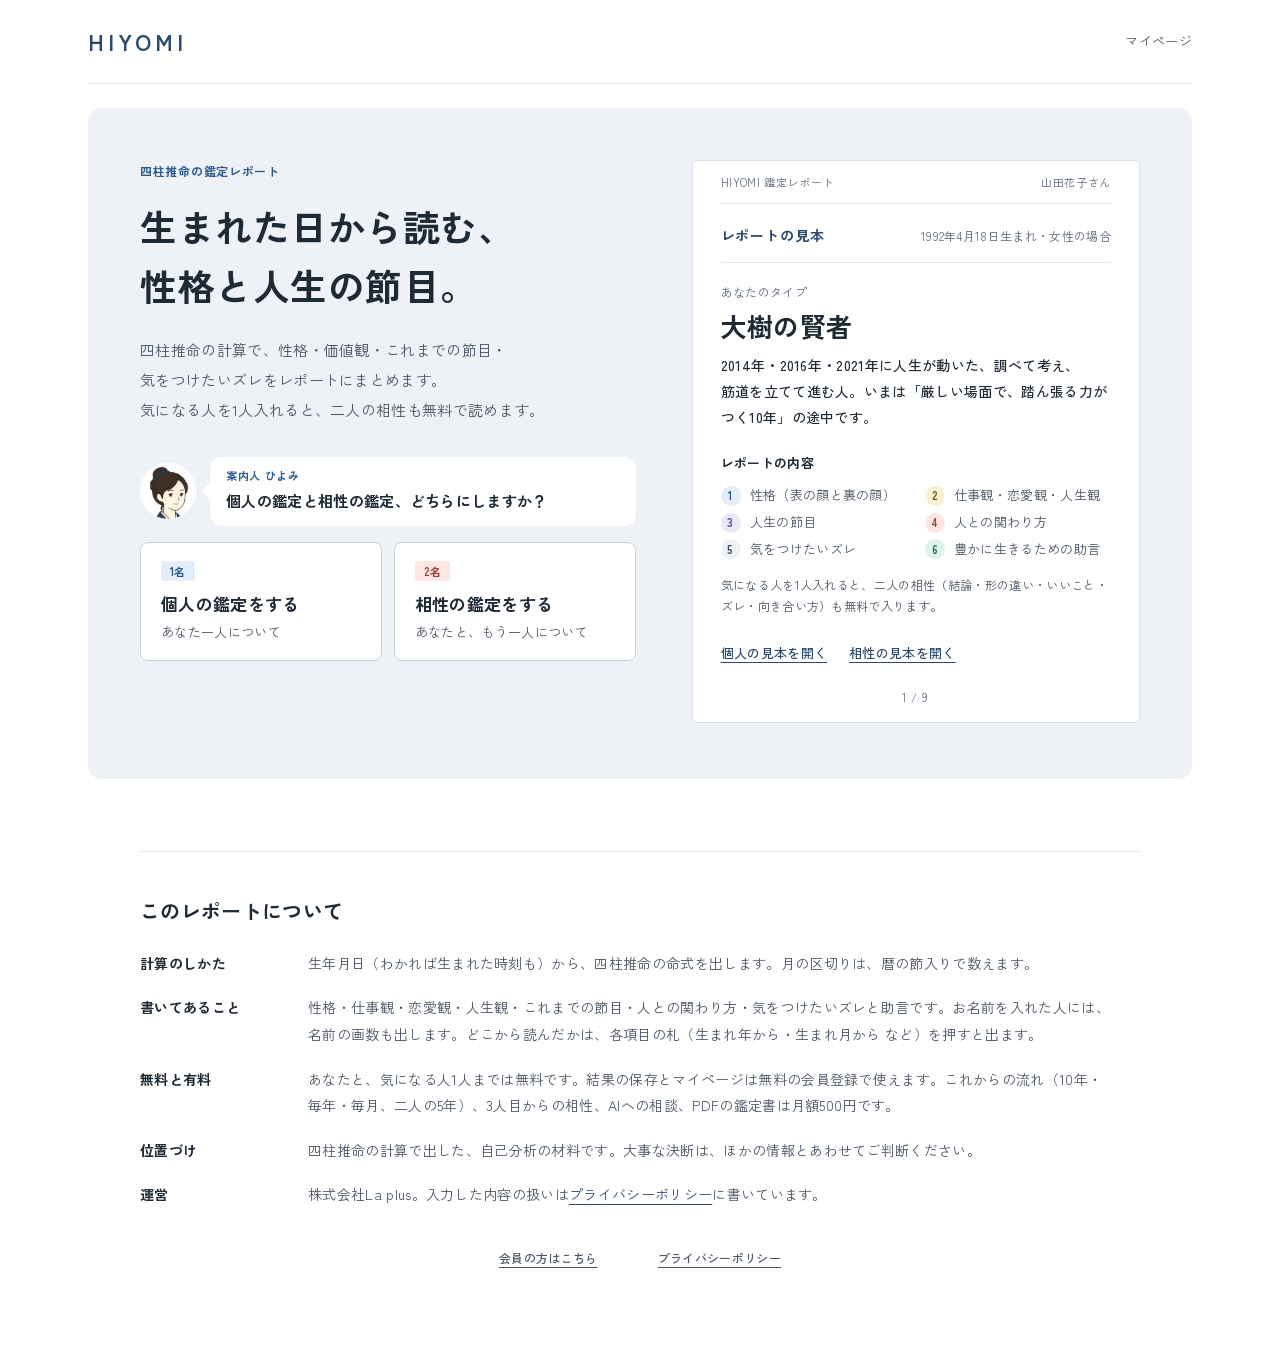
==== commit a7183dc1: "デザイン④を公開：鑑定レポート・相性比較・年表の読みやすさを改善" ====
--- a/index.html
+++ b/index.html
@@ -12,6 +12,8 @@
 <link rel="stylesheet" href="assets/style.css">
 <link rel="stylesheet" href="assets/site-theme.css">
 <link rel="stylesheet" href="assets/personality-report.css">
+<link rel="stylesheet" href="assets/kasai.css">
+<script>if (!matchMedia('(prefers-reduced-motion: reduce)').matches) document.documentElement.classList.add('anim');</script>
 </head>
 <body class="hiyomi-theme">
 
@@ -20,46 +22,60 @@
     <div class="entry-masthead"><p class="brand">HIYOMI</p><a href="#mypage">マイページ</a></div>
     <div class="entry-hero">
       <div class="entry-hero-copy">
-        <p class="eyebrow">生まれた日から読みとく、あなたらしさ</p>
-        <h1><span>じぶんを知る。</span><span class="hero-emphasis">二人が、わかる。</span></h1>
-        <p class="lead">生まれ持った強み、人生の節目、大切な人との相性。<br>四柱推命で読みとく、あなただけの鑑定レポート。</p>
-        <a class="hero-cta" href="#form" onclick="event.preventDefault(); document.getElementById('form').scrollIntoView();">無料で鑑定してみる<span aria-hidden="true">→</span></a>
-        <p class="hero-note">無料・会員登録なしで読めます</p>
-        <div class="entry-preview-links"><a href="#kantei?n=山田花子&d=1992-04-18&s=F">一人の鑑定見本</a><a href="#kantei?n=山田太郎&d=1986-08-12&s=M&pd=1990-03-21&ps=F&r=love&pn=佐藤花子">二人の相性見本</a></div>
-      </div>
-      <figure class="entry-illustration"><img src="assets/img/report-pioneer.png" alt="二人で地図を広げ、それぞれの道を見つける風景" width="1536" height="1024" decoding="async"></figure>
+        <p class="eyebrow">四柱推命の鑑定レポート</p>
+        <h1><span>生まれた日から読む、</span><span>性格と人生の節目。</span></h1>
+        <p class="lead">四柱推命の計算で、<wbr>性格・価値観・<wbr>これまでの節目・<wbr>気をつけたいズレを<wbr>レポートにまとめます。<wbr>気になる人を1人入れると、<wbr>二人の相性も<wbr>無料で読めます。</p>
+        <div class="guide guide-entry">
+          <span class="guide-face"><img src="assets/img/guide-face.webp" alt="" width="160" height="160"></span>
+          <div class="guide-say"><p class="guide-name">案内人 ひよみ</p><p class="guide-text">個人の鑑定と相性の鑑定、どちらにしますか？</p></div>
+        </div>
+        <div class="mode-choices">
+          <button type="button" class="mode-choice mode-solo" data-mode="solo" aria-controls="form" aria-pressed="false">
+            <span class="mode-meta">1名</span>
+            <span class="mode-title">個人の鑑定をする</span>
+            <span class="mode-text">あなた一人について</span>
+          </button>
+          <button type="button" class="mode-choice mode-pair" data-mode="pair" aria-controls="form" aria-pressed="false">
+            <span class="mode-meta">2名</span>
+            <span class="mode-title">相性の鑑定をする</span>
+            <span class="mode-text">あなたと、もう一人について</span>
+          </button>
+        </div>
+      </div>
+      <aside class="report-sample" aria-label="鑑定レポートの見本">
+        <div class="page-run" aria-hidden="true"><span>HIYOMI 鑑定レポート</span><span>山田花子さん</span></div>
+        <div class="sample-head"><p class="sample-doc">レポートの見本</p><p class="sample-who">1992年4月18日生まれ・女性の場合</p></div>
+        <p class="sample-kicker">あなたのタイプ</p>
+        <p class="sample-type"></p>
+        <p class="sample-lead"></p>
+        <p class="sample-label">レポートの内容</p>
+        <ol class="sample-chapters">
+          <li class="c-blue">性格（表の顔と裏の顔）</li><li class="c-yellow">仕事観・恋愛観・人生観</li><li class="c-lavender">人生の節目</li>
+          <li class="c-pink">人との関わり方</li><li class="c-gray">気をつけたいズレ</li><li class="c-mint">豊かに生きるための助言</li>
+        </ol>
+        <p class="sample-note">気になる人を1人入れると、二人の相性（結論・形の違い・いいこと・ズレ・向き合い方）も無料で入ります。</p>
+        <p class="sample-links"><a href="#kantei?n=山田花子&d=1992-04-18&s=F">個人の見本を開く</a><a href="#kantei?n=山田太郎&d=1986-08-12&s=M&pd=1990-03-21&ps=F&r=love&pn=佐藤花子">相性の見本を開く</a></p>
+        <p class="page-no" aria-hidden="true">1 / 9</p>
+      </aside>
     </div>
   </header>
 
-  <details class="gods">
-    <summary id="gods-h"><span>あなたは、どの神の生まれ？<small>10の神を見てみる</small></span><span class="disclosure-mark" aria-hidden="true">＋</span></summary>
-    <p class="gods-lead">生まれた日で、10の神のどれかが決まります。縦の列が五行（木・火・土・金・水）の仲間です。横に動かして見られます。</p>
-    <ul class="gods-grid" tabindex="0" aria-label="五行ごとの10の神。横にスクロールできます">
-      <li class="el-wood"><p class="el">木</p>
-        <figure><img src="assets/img/kami_tree.webp" alt="" width="480" height="640" loading="lazy"><figcaption>大樹神<small>久久能智神</small></figcaption></figure>
-        <figure><img src="assets/img/kami_flower.webp" alt="" width="480" height="640" loading="lazy"><figcaption>草花神<small>木花咲耶姫</small></figcaption></figure></li>
-      <li class="el-fire"><p class="el">火</p>
-        <figure><img src="assets/img/kami_sun.webp" alt="" width="480" height="640" loading="lazy"><figcaption>太陽神<small>天照大御神</small></figcaption></figure>
-        <figure><img src="assets/img/kami_flame.webp" alt="" width="480" height="640" loading="lazy"><figcaption>灯火神<small>火之迦具土神</small></figcaption></figure></li>
-      <li class="el-earth"><p class="el">土</p>
-        <figure><img src="assets/img/kami_mountain.webp" alt="" width="480" height="640" loading="lazy"><figcaption>山神<small>大山津見神</small></figcaption></figure>
-        <figure><img src="assets/img/kami_field.webp" alt="" width="480" height="640" loading="lazy"><figcaption>田畑神<small>宇迦之御魂神</small></figcaption></figure></li>
-      <li class="el-metal"><p class="el">金</p>
-        <figure><img src="assets/img/kami_sword.webp" alt="" width="480" height="640" loading="lazy"><figcaption>剣神<small>経津主神</small></figcaption></figure>
-        <figure><img src="assets/img/kami_jewel.webp" alt="" width="480" height="640" loading="lazy"><figcaption>宝石神<small>玉祖命</small></figcaption></figure></li>
-      <li class="el-water"><p class="el">水</p>
-        <figure><img src="assets/img/kami_sea.webp" alt="" width="480" height="640" loading="lazy"><figcaption>大海神<small>綿津見神</small></figcaption></figure>
-        <figure><img src="assets/img/kami_rain.webp" alt="" width="480" height="640" loading="lazy"><figcaption>雨神<small>罔象女神</small></figcaption></figure></li>
-    </ul>
-  </details>
-
-  <form id="form" novalidate>
-    <div class="form-intro"><p class="eyebrow">あなたの鑑定レポート</p><h2>まずは、あなたのこと。</h2><p>お名前・生年月日・性別を入れてください。</p></div>
-    <fieldset>
-      <legend>あなたの生まれ</legend>
+  <form id="form" novalidate hidden>
+    <div class="form-intro">
+      <div class="mode-switch" role="group" aria-label="鑑定の種類">
+        <button type="button" data-mode="solo" aria-pressed="false">個人の鑑定</button>
+        <button type="button" data-mode="pair" aria-pressed="false">相性の鑑定</button>
+      </div>
+      <h2><span class="only-solo">あなたの生まれを入れてください</span><span class="only-pair">お二人の生まれを入れてください</span></h2>
+      <p><span class="only-solo">お名前・生年月日・性別の3つで、レポートができます。</span><span class="only-pair">1人目にあなた、2人目にお相手を入れてください。</span></p>
+    </div>
+    <div class="form-people">
+    <fieldset class="person person-me">
+      <legend><span class="only-solo">あなた</span><span class="only-pair">1人目　あなた</span></legend>
       <label class="field">
         <span class="label">お名前</span>
         <input name="n" maxlength="20" placeholder="例：山田 花子" autocomplete="name">
+        <small>姓と名の間にスペースを入れると、名前の画数も出ます。</small>
       </label>
       <div class="field">
         <span class="label">生年月日</span>
@@ -77,22 +93,24 @@
         </div>
         <small>10年ごとの流れの向きが、性別で変わります。</small>
       </div>
-      <div class="more">
-        <label class="field">
-          <span class="label">生まれた時刻<em>任意</em></span>
-          <input type="time" name="t">
-        </label>
-        <label class="field">
-          <span class="label">生まれた都道府県<em>任意</em></span>
-          <select name="p"><option value="">選ばない</option></select>
-        </label>
-        <small>時刻を入れると、命式に4つ目の柱（時柱）が加わります。タイプは変わりません。</small>
-      </div>
+      <details class="more-detail">
+        <summary>生まれた時刻・場所も入れる<em>任意</em></summary>
+        <div class="more">
+          <label class="field">
+            <span class="label">生まれた時刻<em>任意</em></span>
+            <input type="time" name="t">
+          </label>
+          <label class="field">
+            <span class="label">生まれた都道府県<em>任意</em></span>
+            <select name="p"><option value="">選ばない</option></select>
+          </label>
+          <small>時刻を入れると、命式に4つ目の柱（時柱）が加わります。タイプは変わりません。</small>
+        </div>
+      </details>
     </fieldset>
 
-    <fieldset>
-      <legend>二人だから、わかること。<em>任意</em></legend>
-      <p class="hint">気になる人の生年月日も入れると、二人の相性が加わります。恋人、パートナー、仕事の仲間と一緒に。</p>
+    <fieldset class="person person-partner only-pair">
+      <legend>2人目　お相手</legend>
       <label class="field">
         <span class="label">お名前<em>任意</em></span>
         <input name="pn" maxlength="20" placeholder="例：佐藤 太郎">
@@ -121,12 +139,26 @@
         <small>選ばないときは恋愛で見ます。上司・部下などの肩書きは聞きません。命式から本来の役割を出します。</small>
       </div>
     </fieldset>
-
-    <p class="error" id="err" role="alert"></p>
-    <button class="submit" type="submit">無料で鑑定レポートを見る</button>
-    <a class="sample-link" href="#kantei?n=山田花子&d=1992-04-18&s=F">見本の鑑定レポートを見る</a>
-    <p class="entry-foot"><a href="#mypage">会員の方はこちら</a>　<a href="privacy.html">プライバシーポリシー</a></p>
+    </div>
+
+    <div class="form-actions">
+      <p class="error" id="err" role="alert"></p>
+      <button class="submit" type="submit"><span class="only-solo">個人の鑑定レポートを見る</span><span class="only-pair">相性の鑑定レポートを見る</span></button>
+    </div>
   </form>
+
+  <section class="about-report" aria-labelledby="about-h">
+    <h2 id="about-h">このレポートについて</h2>
+    <dl>
+      <div><dt>計算のしかた</dt><dd>生年月日（わかれば生まれた時刻も）から、四柱推命の命式を出します。月の区切りは、暦の節入りで数えます。</dd></div>
+      <div><dt>書いてあること</dt><dd>性格・仕事観・恋愛観・人生観・これまでの節目・人との関わり方・気をつけたいズレと助言です。お名前を入れた人には、名前の画数も出します。どこから読んだかは、各項目の札（生まれ年から・生まれ月から など）を押すと出ます。</dd></div>
+      <div><dt>無料と有料</dt><dd>あなたと、気になる人1人までは無料です。結果の保存とマイページは無料の会員登録で使えます。これからの流れ（10年・毎年・毎月、二人の5年）、3人目からの相性、AIへの相談、PDFの鑑定書は月額500円です。</dd></div>
+      <div><dt>位置づけ</dt><dd>四柱推命の計算で出した、自己分析の材料です。大事な決断は、ほかの情報とあわせてご判断ください。</dd></div>
+      <div><dt>運営</dt><dd>株式会社La plus。入力した内容の扱いは<a href="privacy.html">プライバシーポリシー</a>に書いています。</dd></div>
+    </dl>
+  </section>
+
+  <p class="entry-foot"><a href="#mypage">会員の方はこちら</a>　<a href="privacy.html">プライバシーポリシー</a></p>
 </main>
 
 <main id="result" class="wrap result personality-report" hidden>
@@ -139,7 +171,7 @@
   <header class="account-masthead"><p class="brand">HIYOMI</p><a class="back" href="#" data-back>鑑定書に戻る</a></header>
   <h1>この鑑定書を、<br>いつでも手元に。</h1>
   <p class="registration-label">無料の会員登録</p>
-  <p class="lead">鑑定書を保存して、次に大きく動きやすい年を1つお見せします。使いやすい方法を選ぶと、ワンタップで登録できます。</p>
+  <p class="lead">鑑定書を保存して、マイページからいつでも見返せます。使いやすい方法を選ぶと、ワンタップで登録できます。</p>
   <p class="save-note" id="saveNote" hidden></p>
 
   <div class="providers">
@@ -213,7 +245,6 @@
   <header class="account-masthead"><p class="brand">HIYOMI</p><a class="back" href="#">トップに戻る</a></header>
   <h1>会員ページ</h1>
   <p class="lead" id="mpWho"></p>
-  <section class="mp-next" id="mpNext" hidden></section>
   <h2 class="mp-h">保存した鑑定書</h2>
   <div id="mpList"></div>
   <a class="sample-link" href="#">新しく鑑定する</a>
@@ -223,13 +254,15 @@
 </main>
 
 <div class="line-bar" id="lineBar" hidden>
-  <a class="line-btn" data-join href="#join">無料の会員登録で続きを見る</a>
+  <a class="line-btn" data-join href="#join">結果を保存する（無料の会員登録）</a>
 </div>
+<div class="loading" id="loading" role="status" aria-live="polite" hidden></div>
 <p class="toast" id="toast" role="status" hidden></p>
 
 <script src="vendor/lunar.js"></script>
 <script src="assets/meishiki.js"></script>
 <script src="assets/texts.js"></script>
+<script src="assets/kakusu.js"></script>
 <script src="assets/app.js"></script>
 <script src="assets/firebase-config.js"></script>
 <script type="module" src="assets/member.js"></script>
--- a/assets/site-theme.css
+++ b/assets/site-theme.css
@@ -2,15 +2,15 @@
    入口・会員画面・ポリシーを、白と青緑の鑑定レポートに揃える。 */
 :root {
   --page: #fff;
-  --bg: #f1f6f5;
+  --bg: #f4f6fa;
   --paper: #fff;
-  --tint: #e9f1ef;
-  --text: #2d3d43;
-  --sub: #53666c;
-  --faint: #63777d;
-  --rule: #dce6e4;
-  --navy: #36777a;
-  --navy-dark: #245d61;
+  --tint: #eef3fa;
+  --text: #1f2a37;
+  --sub: #4a5565;
+  --faint: #5d6878;
+  --rule: #e3e7ee;
+  --navy: #2c4a6e;
+  --navy-dark: #213a58;
   --c: var(--navy);
   --t: var(--tint);
   --sans: 'Zen Kaku Gothic New', 'Hiragino Sans', 'Yu Gothic', sans-serif;
@@ -19,38 +19,38 @@
 }
 
 body.hiyomi-theme { background: #fff; color: var(--text); color-scheme: light; font-family: var(--sans); letter-spacing: .02em; line-height: 1.9; }
-.hiyomi-theme ::selection { background: #c6e2df; color: #173e44; }
-.hiyomi-theme :focus-visible { outline: 2px solid #36777a; outline-offset: 4px; }
+.hiyomi-theme ::selection { background: #d6e4f5; color: #1f2d40; }
+.hiyomi-theme :focus-visible { outline: 2px solid #2c4a6e; outline-offset: 4px; }
 .hiyomi-theme .wrap { background: #fff; }
-.hiyomi-theme .brand { color: #2d666d; font-family: var(--sans); font-size: 22px; font-weight: 700; letter-spacing: .18em; }
-.hiyomi-theme .eyebrow { color: #587479; font-size: 12px; font-weight: 500; letter-spacing: .06em; }
+.hiyomi-theme .brand { color: #23395a; font-family: var(--sans); font-size: 22px; font-weight: 700; letter-spacing: .18em; }
+.hiyomi-theme .eyebrow { color: #4a5f7d; font-size: 12px; font-weight: 500; letter-spacing: .06em; }
 
 /* 入口 */
 .hiyomi-theme .entry { max-width: 1160px; padding: 0 28px 70px; }
 .hiyomi-theme .entry-head { padding: 0; }
-.hiyomi-theme .entry-masthead { min-height: 84px; padding: 18px 0; gap: 24px; border-bottom: 1px solid #e3eae8; }
+.hiyomi-theme .entry-masthead { min-height: 84px; padding: 18px 0; gap: 24px; border-bottom: 1px solid #e3e7ee; }
 .hiyomi-theme .entry-masthead .brand { font-size: 22px; letter-spacing: .18em; }
-.hiyomi-theme .entry-masthead a { display: inline-flex; min-height: 44px; align-items: center; padding: 8px 0; font-size: 13px; text-decoration: none; color: #53666c; }
+.hiyomi-theme .entry-masthead a { display: inline-flex; min-height: 44px; align-items: center; padding: 8px 0; font-size: 13px; text-decoration: none; color: #4a5565; }
 .hiyomi-theme .entry-hero { display: grid; grid-template-columns: minmax(0,1fr) minmax(0,1.06fr); align-items: center; gap: 32px; padding: 52px 22px 48px; }
 .hiyomi-theme .entry-hero-copy { min-width: 0; }
 .hiyomi-theme .entry-head .eyebrow { margin: 0; }
-.hiyomi-theme .entry-head h1 { margin-top: 18px; font-family: var(--sans); font-size: clamp(34px,3.7vw,47px); font-weight: 700; line-height: 1.55; letter-spacing: .015em; color: #2e434a; text-wrap: balance; }
+.hiyomi-theme .entry-head h1 { margin-top: 18px; font-family: var(--sans); font-size: clamp(34px,3.7vw,47px); font-weight: 700; line-height: 1.55; letter-spacing: .015em; color: #1f2d40; text-wrap: balance; }
 .hiyomi-theme .entry-head h1 span { animation: none; }
-.hiyomi-theme .hero-emphasis { color: #36777a; }
-.hiyomi-theme .entry-head .lead { margin-top: 22px; font-size: 15px; line-height: 2; color: #53666c; animation: none; }
-.hiyomi-theme .hero-cta { min-height: 54px; max-width: 350px; margin-top: 28px; padding: 13px 21px; border: 1px solid #36777a; border-radius: 4px; background: #36777a; color: #fff; font-size: 16px; font-weight: 700; letter-spacing: .02em; }
-.hiyomi-theme .hero-cta:hover { background: #245d61; border-color: #245d61; }
-.hiyomi-theme .hero-note { max-width: 350px; margin-top: 9px; font-size: 12px; color: #63777d; }
+.hiyomi-theme .hero-emphasis { color: #2c4a6e; }
+.hiyomi-theme .entry-head .lead { margin-top: 22px; font-size: 15px; line-height: 2; color: #4a5565; animation: none; }
+.hiyomi-theme .hero-cta { min-height: 54px; max-width: 350px; margin-top: 28px; padding: 13px 21px; border: 1px solid #2c4a6e; border-radius: 4px; background: #2c4a6e; color: #fff; font-size: 16px; font-weight: 700; letter-spacing: .02em; }
+.hiyomi-theme .hero-cta:hover { background: #213a58; border-color: #213a58; }
+.hiyomi-theme .hero-note { max-width: 350px; margin-top: 9px; font-size: 12px; color: #5d6878; }
 .hiyomi-theme .entry-preview-links { justify-content: flex-start; gap: 8px 24px; margin-top: 18px; }
-.hiyomi-theme .entry-preview-links a { display: inline-flex; min-height: 44px; align-items: center; color: #36777a; font-size: 13px; padding: 5px 0; }
+.hiyomi-theme .entry-preview-links a { display: inline-flex; min-height: 44px; align-items: center; color: #2c4a6e; font-size: 13px; padding: 5px 0; }
 .hiyomi-theme .entry-illustration { min-width: 0; margin: 0; }
 .hiyomi-theme .entry-illustration img { display: block; width: 100%; height: auto; max-height: 390px; object-fit: contain; image-rendering: auto; mix-blend-mode: normal; }
 
 /* 神の一覧と入力欄は、内容ごとのまとまりで読み進める。 */
-.hiyomi-theme .gods { max-width: 840px; margin: 0 auto; padding: 21px 26px; background: #f1f6f5; }
-.hiyomi-theme .gods summary { min-height: 44px; font-family: var(--sans); font-size: 17px; font-weight: 700; color: #354e55; }
-.hiyomi-theme .gods summary small { color: #63777d; font-size: 12px; font-weight: 400; }
-.hiyomi-theme .gods-lead { margin-top: 20px; font-size: 14px; color: #53666c; }
+.hiyomi-theme .gods { max-width: 840px; margin: 0 auto; padding: 21px 26px; background: #f4f6fa; }
+.hiyomi-theme .gods summary { min-height: 44px; font-family: var(--sans); font-size: 17px; font-weight: 700; color: #2a3a4f; }
+.hiyomi-theme .gods summary small { color: #5d6878; font-size: 12px; font-weight: 400; }
+.hiyomi-theme .gods-lead { margin-top: 20px; font-size: 14px; color: #4a5565; }
 .hiyomi-theme .gods-grid { margin: 20px 0 0; gap: 10px; grid-template-columns: repeat(5,minmax(90px,1fr)); }
 .hiyomi-theme .gods-grid li { background: #fff; padding: 12px 7px; }
 .hiyomi-theme .gods-grid .el { font-family: var(--sans); font-size: 14px; }
@@ -58,87 +58,87 @@
 .hiyomi-theme .gods-grid small { font-size: 11px; }
 .hiyomi-theme #form { max-width: 640px; margin: 0 auto; padding-top: 60px; scroll-margin-top: 22px; }
 .hiyomi-theme .form-intro { margin-bottom: 35px; }
-.hiyomi-theme .form-intro h2 { margin-top: 9px; font-family: var(--sans); font-size: 29px; font-weight: 700; letter-spacing: .01em; color: #2e434a; }
-.hiyomi-theme .form-intro > p:last-child { margin-top: 10px; font-size: 15px; color: #63777d; }
+.hiyomi-theme .form-intro h2 { margin-top: 9px; font-family: var(--sans); font-size: 29px; font-weight: 700; letter-spacing: .01em; color: #1f2d40; }
+.hiyomi-theme .form-intro > p:last-child { margin-top: 10px; font-size: 15px; color: #5d6878; }
 .hiyomi-theme .entry fieldset { min-width: 0; margin: 0 0 38px; padding: 0; border: 0; border-radius: 0; background: #fff; }
-.hiyomi-theme .entry fieldset + fieldset { padding-top: 32px; border-top: 1px solid #dce6e4; }
-.hiyomi-theme .entry legend { float: none; padding: 0; margin-bottom: 20px; font-family: var(--sans); font-size: 20px; font-weight: 700; letter-spacing: .01em; color: #354e55; }
-.hiyomi-theme .entry .hint { margin: 0 0 23px; font-size: 14px; color: #63777d; }
-.hiyomi-theme .label { font-size: 14px; font-weight: 500; color: #40575e; }
-.hiyomi-theme .label em, .hiyomi-theme legend em { color: #73858a; font-size: 12px; }
+.hiyomi-theme .entry fieldset + fieldset { padding-top: 32px; border-top: 1px solid #e3e7ee; }
+.hiyomi-theme .entry legend { float: none; padding: 0; margin-bottom: 20px; font-family: var(--sans); font-size: 20px; font-weight: 700; letter-spacing: .01em; color: #2a3a4f; }
+.hiyomi-theme .entry .hint { margin: 0 0 23px; font-size: 14px; color: #5d6878; }
+.hiyomi-theme .label { font-size: 14px; font-weight: 500; color: #3a4656; }
+.hiyomi-theme .label em, .hiyomi-theme legend em { color: #6b7585; font-size: 12px; }
 .hiyomi-theme .entry .field { margin-bottom: 22px; }
-.hiyomi-theme .field small, .hiyomi-theme .more small { color: #63777d; font-size: 12px; line-height: 1.85; }
-.hiyomi-theme input:not([type]), .hiyomi-theme input[type=text], .hiyomi-theme input[type=email], .hiyomi-theme input[type=time], .hiyomi-theme select { min-width: 0; min-height: 52px; height: 52px; border: 1px solid #b9cbc9; border-radius: 4px; background-color: #fff; color: #2d3d43; font-size: 16px; }
+.hiyomi-theme .field small, .hiyomi-theme .more small { color: #5d6878; font-size: 12px; line-height: 1.85; }
+.hiyomi-theme input:not([type]), .hiyomi-theme input[type=text], .hiyomi-theme input[type=email], .hiyomi-theme input[type=time], .hiyomi-theme select { min-width: 0; min-height: 52px; height: 52px; border: 1px solid #c9d1dd; border-radius: 4px; background-color: #fff; color: #1f2a37; font-size: 16px; }
 .hiyomi-theme select { background-image: url("data:image/svg+xml,%3Csvg xmlns='http://www.w3.org/2000/svg' width='10' height='6'%3E%3Cpath d='M0 0l5 6 5-6z' fill='%2353666c'/%3E%3C/svg%3E"); }
-.hiyomi-theme input::placeholder { color: #76898e; }
-.hiyomi-theme .seg span { min-height: 52px; height: 52px; border: 1px solid #b9cbc9; border-radius: 4px; background: #fff; font-size: 15px; }
-.hiyomi-theme .seg input:checked + span { background: #e8f2ef; border-color: #36777a; color: #245d61; font-weight: 700; }
+.hiyomi-theme input::placeholder { color: #707b8b; }
+.hiyomi-theme .seg span { min-height: 52px; height: 52px; border: 1px solid #c9d1dd; border-radius: 4px; background: #fff; font-size: 15px; }
+.hiyomi-theme .seg input:checked + span { background: #eef3fa; border-color: #2c4a6e; color: #213a58; font-weight: 700; }
 .hiyomi-theme .more { margin-top: 28px; }
-.hiyomi-theme .submit { min-height: 56px; border-radius: 4px; padding: 14px 44px 14px 20px; background: #36777a; color: #fff; font-family: var(--sans); font-size: 16px; font-weight: 700; letter-spacing: .02em; }
-.hiyomi-theme .submit:hover { background: #245d61; }
-.hiyomi-theme .entry .sample-link { display: flex; min-height: 44px; justify-content: center; align-items: center; margin-top: 16px; color: #36777a; font-size: 14px; }
+.hiyomi-theme .submit { min-height: 56px; border-radius: 4px; padding: 14px 44px 14px 20px; background: #2c4a6e; color: #fff; font-family: var(--sans); font-size: 16px; font-weight: 700; letter-spacing: .02em; }
+.hiyomi-theme .submit:hover { background: #213a58; }
+.hiyomi-theme .entry .sample-link { display: flex; min-height: 44px; justify-content: center; align-items: center; margin-top: 16px; color: #2c4a6e; font-size: 14px; }
 .hiyomi-theme .entry-foot { gap: 8px 24px; margin-top: 24px; font-size: 12px; }
 .hiyomi-theme .entry-foot a { display: inline-flex; align-items: center; min-height: 44px; }
 
 /* 会員登録・ログイン・登録の復旧 */
 .hiyomi-theme .join { max-width: 600px; padding: 22px 34px 72px; }
-.hiyomi-theme .join .back { display: inline-flex; min-height: 44px; align-items: center; margin: 0; color: #63777d; font-size: 13px; text-decoration: none; }
-.hiyomi-theme .join .back:hover { color: #36777a; text-decoration: underline; }
-.hiyomi-theme .join .brand { margin-top: 24px; padding-bottom: 25px; border-bottom: 1px solid #e3eae8; font-size: 22px; }
-.hiyomi-theme .account-masthead { display: flex; align-items: center; justify-content: space-between; gap: 20px; min-height: 62px; padding-bottom: 17px; border-bottom: 1px solid #e3eae8; }
+.hiyomi-theme .join .back { display: inline-flex; min-height: 44px; align-items: center; margin: 0; color: #5d6878; font-size: 13px; text-decoration: none; }
+.hiyomi-theme .join .back:hover { color: #2c4a6e; text-decoration: underline; }
+.hiyomi-theme .join .brand { margin-top: 24px; padding-bottom: 25px; border-bottom: 1px solid #e3e7ee; font-size: 22px; }
+.hiyomi-theme .account-masthead { display: flex; align-items: center; justify-content: space-between; gap: 20px; min-height: 62px; padding-bottom: 17px; border-bottom: 1px solid #e3e7ee; }
 .hiyomi-theme .account-masthead .brand { flex: none; margin: 0; padding: 0; border: 0; }
 .hiyomi-theme .account-masthead .back { margin-left: auto; text-align: right; justify-content: flex-end; line-height: 1.6; }
-.hiyomi-theme .join h1 { margin-top: 30px; font-family: var(--sans); font-size: 32px; font-weight: 700; color: #2e434a; letter-spacing: .015em; line-height: 1.6; text-wrap: balance; }
-.hiyomi-theme .registration-label { margin-top: 19px; color: #36777a; font-size: 13px; font-weight: 700; }
-.hiyomi-theme .join .lead { margin-top: 15px; font-size: 15px; line-height: 2; color: #53666c; }
+.hiyomi-theme .join h1 { margin-top: 30px; font-family: var(--sans); font-size: 32px; font-weight: 700; color: #1f2d40; letter-spacing: .015em; line-height: 1.6; text-wrap: balance; }
+.hiyomi-theme .registration-label { margin-top: 19px; color: #2c4a6e; font-size: 13px; font-weight: 700; }
+.hiyomi-theme .join .lead { margin-top: 15px; font-size: 15px; line-height: 2; color: #4a5565; }
 .hiyomi-theme .providers { gap: 12px; margin-top: 27px; }
 .hiyomi-theme .pv { min-height: 54px; padding: 13px 18px; border-radius: 4px; font-family: var(--sans); font-size: 15px; font-weight: 500; line-height: 1.8; letter-spacing: .01em; }
 .hiyomi-theme .pv-line { background: #06c755; color: #fff; }
-.hiyomi-theme .pv-google { background: #fff; color: #3c4043; border-color: #c8d5d3; }
+.hiyomi-theme .pv-google { background: #fff; color: #3c4043; border-color: #c9d1dd; }
 .hiyomi-theme .pv-apple { background: #111; color: #fff; }
-.hiyomi-theme .pv-main, .hiyomi-theme .pv-mail { background: #36777a; color: #fff; border-color: #36777a; }
-.hiyomi-theme .pv-sub { background: #fff; color: #36777a; border-color: #b9cbc9; }
-.hiyomi-theme .pv-main:hover, .hiyomi-theme .pv-mail:hover { background: #245d61; }
+.hiyomi-theme .pv-main, .hiyomi-theme .pv-mail { background: #2c4a6e; color: #fff; border-color: #2c4a6e; }
+.hiyomi-theme .pv-sub { background: #fff; color: #2c4a6e; border-color: #c9d1dd; }
+.hiyomi-theme .pv-main:hover, .hiyomi-theme .pv-mail:hover { background: #213a58; }
 .hiyomi-theme .pv:has(.pv-last) { padding-right: 68px; }
-.hiyomi-theme .pv-last { color: #354e55; background: #fff; }
-.hiyomi-theme .pv-google .pv-last { background: #edf3f1; }
-.hiyomi-theme .join .mail { margin-top: 29px; padding-top: 26px; border-top: 1px solid #dce6e4; }
+.hiyomi-theme .pv-last { color: #2a3a4f; background: #fff; }
+.hiyomi-theme .pv-google .pv-last { background: #eef3fa; }
+.hiyomi-theme .join .mail { margin-top: 29px; padding-top: 26px; border-top: 1px solid #e3e7ee; }
 .hiyomi-theme .mail .pv { margin-top: 12px; }
-.hiyomi-theme .save-note, .hiyomi-theme .sent { padding: 18px 20px; background: #edf5f1; border-radius: 3px; color: #405b62; font-size: 14px; line-height: 1.9; }
-.hiyomi-theme .join-notes { margin-top: 29px; color: #63777d; font-size: 13px; line-height: 1.95; }
-.hiyomi-theme .join-notes a { color: #36777a; }
-.hiyomi-theme .recover-link { display: inline-flex; min-height: 44px; align-items: center; margin-top: 19px; color: #36777a; font-size: 13px; }
-.hiyomi-theme .separate { margin-top: 32px; color: #63777d; }
+.hiyomi-theme .save-note, .hiyomi-theme .sent { padding: 18px 20px; background: #eef3fa; border-radius: 3px; color: #3a4a5e; font-size: 14px; line-height: 1.9; }
+.hiyomi-theme .join-notes { margin-top: 29px; color: #5d6878; font-size: 13px; line-height: 1.95; }
+.hiyomi-theme .join-notes a { color: #2c4a6e; }
+.hiyomi-theme .recover-link { display: inline-flex; min-height: 44px; align-items: center; margin-top: 19px; color: #2c4a6e; font-size: 13px; }
+.hiyomi-theme .separate { margin-top: 32px; color: #5d6878; }
 .hiyomi-theme .separate summary { display: list-item; padding: 12px 0; min-height: 44px; font-size: 14px; }
 .hiyomi-theme .error { color: #a14735; }
 
 /* 保存済みの鑑定書 */
 .hiyomi-theme #mypage { max-width: 640px; }
-.hiyomi-theme .mp-next { margin-top: 28px; padding: 25px 26px; background: #edf4f2; border-radius: 0; }
-.hiyomi-theme .mp-label { color: #63777d; font-size: 13px; }
-.hiyomi-theme .mp-year { color: #36777a; font-family: var(--sans); font-size: 42px; font-weight: 700; letter-spacing: -.02em; }
-.hiyomi-theme .mp-title { margin-top: 7px; color: #354e55; font-family: var(--sans); font-size: 21px; font-weight: 700; letter-spacing: .01em; }
-.hiyomi-theme .mp-text { margin-top: 12px; font-size: 15px; color: #53666c; }
-.hiyomi-theme .mp-h { margin-top: 37px; font-family: var(--sans); font-size: 21px; font-weight: 700; color: #354e55; letter-spacing: .01em; }
-.hiyomi-theme .mp-list { gap: 0; margin-top: 16px; border-top: 1px solid #dce6e4; }
-.hiyomi-theme .mp-list a { padding: 21px 0; background: #fff; border-bottom: 1px solid #dce6e4; border-radius: 0; }
-.hiyomi-theme .mp-list b { font-family: var(--sans); color: #36777a; font-size: 18px; font-weight: 700; line-height: 1.7; }
-.hiyomi-theme .mp-list span { display: block; margin-top: 4px; color: #63777d; font-size: 13px; }
+.hiyomi-theme .mp-next { margin-top: 28px; padding: 25px 26px; background: #eef3fa; border-radius: 0; }
+.hiyomi-theme .mp-label { color: #5d6878; font-size: 13px; }
+.hiyomi-theme .mp-year { color: #2c4a6e; font-family: var(--sans); font-size: 42px; font-weight: 700; letter-spacing: -.02em; }
+.hiyomi-theme .mp-title { margin-top: 7px; color: #2a3a4f; font-family: var(--sans); font-size: 21px; font-weight: 700; letter-spacing: .01em; }
+.hiyomi-theme .mp-text { margin-top: 12px; font-size: 15px; color: #4a5565; }
+.hiyomi-theme .mp-h { margin-top: 37px; font-family: var(--sans); font-size: 21px; font-weight: 700; color: #2a3a4f; letter-spacing: .01em; }
+.hiyomi-theme .mp-list { gap: 0; margin-top: 16px; border-top: 1px solid #e3e7ee; }
+.hiyomi-theme .mp-list a { padding: 21px 0; background: #fff; border-bottom: 1px solid #e3e7ee; border-radius: 0; }
+.hiyomi-theme .mp-list b { font-family: var(--sans); color: #2c4a6e; font-size: 18px; font-weight: 700; line-height: 1.7; }
+.hiyomi-theme .mp-list span { display: block; margin-top: 4px; color: #5d6878; font-size: 13px; }
 .hiyomi-theme .mp-list a:hover b { text-decoration: underline; text-underline-offset: 4px; }
-.hiyomi-theme #mypage .sample-link { display: flex; min-height: 48px; justify-content: center; align-items: center; margin-top: 27px; color: #36777a; font-size: 14px; }
+.hiyomi-theme #mypage .sample-link { display: flex; min-height: 48px; justify-content: center; align-items: center; margin-top: 27px; color: #2c4a6e; font-size: 14px; }
 
 /* ポリシーは文章を追いやすい幅と見出しに。 */
 .hiyomi-theme .policy { max-width: 760px; padding: 22px 36px 76px; }
 .hiyomi-theme .policy h1 { font-size: 30px; letter-spacing: .01em; }
-.hiyomi-theme .policy h2 { margin-top: 39px; padding-top: 21px; border-top: 1px solid #e3eae8; color: #354e55; font-family: var(--sans); font-size: 21px; font-weight: 700; letter-spacing: .01em; }
-.hiyomi-theme .policy h3 { margin-top: 24px; color: #405b62; font-size: 16px; }
-.hiyomi-theme .policy p, .hiyomi-theme .policy ul { color: #53666c; font-size: 15px; line-height: 2; }
+.hiyomi-theme .policy h2 { margin-top: 39px; padding-top: 21px; border-top: 1px solid #e3e7ee; color: #2a3a4f; font-family: var(--sans); font-size: 21px; font-weight: 700; letter-spacing: .01em; }
+.hiyomi-theme .policy h3 { margin-top: 24px; color: #3a4a5e; font-size: 16px; }
+.hiyomi-theme .policy p, .hiyomi-theme .policy ul { color: #4a5565; font-size: 15px; line-height: 2; }
 .hiyomi-theme .policy li + li { margin-top: 8px; }
 .hiyomi-theme .policy-dl { display: grid; grid-template-columns: 110px minmax(0,1fr); gap: 11px 22px; margin-top: 19px; font-size: 15px; line-height: 1.9; }
-.hiyomi-theme .policy-dl dt { margin: 0; font-size: 13px; color: #63777d; }
-.hiyomi-theme .policy-dl dd { margin: 0; color: #53666c; }
-.hiyomi-theme .policy-date { color: #73858a; font-size: 13px; }
-.hiyomi-theme .toast { background: #2d3d43; color: #fff; font-family: var(--sans); border-radius: 4px; }
+.hiyomi-theme .policy-dl dt { margin: 0; font-size: 13px; color: #5d6878; }
+.hiyomi-theme .policy-dl dd { margin: 0; color: #4a5565; }
+.hiyomi-theme .policy-date { color: #6b7585; font-size: 13px; }
+.hiyomi-theme .toast { background: #1f2a37; color: #fff; font-family: var(--sans); border-radius: 4px; }
 .hiyomi-theme .submit::after, .hiyomi-theme .line-btn::after, .hiyomi-theme .mini-line::after { content: '→'; background: none; border: 0; border-radius: 0; width: 24px; font-family: var(--sans); font-size: 22px; font-weight: 400; color: currentColor; }
 
 @media (max-width: 760px) {
--- a/assets/personality-report.css
+++ b/assets/personality-report.css
@@ -2,17 +2,17 @@
    結果画面のみ。白い紙面、役割のイラスト、実際の星の内訳。 */
 body.hiyomi-theme:has(#result:not([hidden])) { background: #fff; color-scheme: light; }
 #result.personality-report {
-  --text: #2d3d43;
-  --sub: #53666c;
-  --faint: #63777d;
-  --navy: #36777a;
-  --navy-dark: #245d61;
-  --bg: #f1f6f5;
+  --text: #1f2a37;
+  --sub: #4a5565;
+  --faint: #5d6878;
+  --navy: #2c4a6e;
+  --navy-dark: #213a58;
+  --bg: #f4f6fa;
   --paper: #fff;
-  --tint: #e9f1ef;
-  --rule: #dce6e4;
-  --c: #36777a;
-  --t: #eef4f1;
+  --tint: #eef3fa;
+  --rule: #e3e7ee;
+  --c: #2c4a6e;
+  --t: #eef3fa;
   --serif: var(--sans);
   --display: var(--sans);
   color-scheme: light;
@@ -30,188 +30,188 @@
   letter-spacing: .02em;
 }
 #result.personality-report[hidden] { display: none; }
-#result .el-wood { --c: #4f7868; --t: #eef4ef; }
+#result .el-wood { --c: #4f7868; --t: #eef3fa; }
 #result .el-fire { --c: #a56045; --t: #f9efea; }
 #result .el-earth { --c: #8c783e; --t: #f6f2e7; }
 #result .el-metal { --c: #786586; --t: #f2eef5; }
 #result .el-water { --c: #46798f; --t: #edf4f7; }
-#result a { color: #36777a; }
-#result :focus-visible { outline-color: #36777a; }
-#result ::selection { background: #c6e2df; color: #173e44; }
-#result .profile-masthead { grid-column: 1 / -1; display: flex; align-items: center; gap: 24px; min-height: 84px; padding: 18px 0; border-bottom: 1px solid #e3eae8; margin-bottom: 28px; }
-#result .profile-masthead .brand { font-family: var(--sans); color: #2d666d; font-size: 22px; font-weight: 700; letter-spacing: .18em; text-decoration: none; }
-#result .profile-masthead > p { font-size: 12px; color: #6a7c81; }
-#result .profile-masthead > a:last-child { margin-left: auto; color: #53666c; font-family: var(--sans); font-size: 13px; text-decoration: none; }
+#result a { color: #2c4a6e; }
+#result :focus-visible { outline-color: #2c4a6e; }
+#result ::selection { background: #d6e4f5; color: #1f2d40; }
+#result .profile-masthead { grid-column: 1 / -1; display: flex; align-items: center; gap: 24px; min-height: 84px; padding: 18px 0; border-bottom: 1px solid #e3e7ee; margin-bottom: 28px; }
+#result .profile-masthead .brand { font-family: var(--sans); color: #23395a; font-size: 22px; font-weight: 700; letter-spacing: .18em; text-decoration: none; }
+#result .profile-masthead > p { font-size: 12px; color: #667183; }
+#result .profile-masthead > a:last-child { margin-left: auto; color: #4a5565; font-family: var(--sans); font-size: 13px; text-decoration: none; }
 #result #report { grid-column: 1; grid-row: 2; min-width: 0; }
 
 /* 固定目次。モバイルでは同じリンクを横並びにする。 */
-#result #toc { grid-column: 2; grid-row: 2; display: block; position: sticky; top: 28px; padding: 22px 18px; margin: 26px 0 0; background: #fff; border: 1px solid #e0e8e7; border-radius: 5px; max-height: calc(100vh - 56px); overflow: auto; scrollbar-width: thin; }
+#result #toc { grid-column: 2; grid-row: 2; display: block; position: sticky; top: 28px; padding: 22px 18px; margin: 26px 0 0; background: #fff; border: 1px solid #e3e7ee; border-radius: 5px; max-height: calc(100vh - 56px); overflow: auto; scrollbar-width: thin; }
 #result #toc::after { display: none; }
-#result .profile-nav-person { display: grid; grid-template-columns: 43px minmax(0,1fr); gap: 11px; align-items: center; padding-bottom: 18px; margin-bottom: 17px; border-bottom: 1px solid #e4ebe9; font-size: 12px; color: #63777d; }
+#result .profile-nav-person { display: grid; grid-template-columns: 43px minmax(0,1fr); gap: 11px; align-items: center; padding-bottom: 18px; margin-bottom: 17px; border-bottom: 1px solid #e3e7ee; font-size: 12px; color: #5d6878; }
 #result .profile-nav-person img { width: 43px; height: 57px; object-fit: contain; mix-blend-mode: multiply; }
-#result .profile-nav-person b, #result .profile-nav-person strong { display: block; font-size: 15px; color: #2d3d43; line-height: 1.65; }
+#result .profile-nav-person b, #result .profile-nav-person strong { display: block; font-size: 15px; color: #1f2a37; line-height: 1.65; }
 #result .profile-nav-person p { margin: 0; }
-#result .profile-nav-title { font-size: 11px; color: #73858a; letter-spacing: .06em; margin-bottom: 9px; }
-#result #toc a[data-sec] { display: block; margin: 3px 0; padding: 9px 11px; color: #53666c; background: none; font-family: var(--sans); font-size: 13px; font-weight: 500; border: 0; border-radius: 3px; text-decoration: none; line-height: 1.65; white-space: nowrap; }
+#result .profile-nav-title { font-size: 11px; color: #6b7585; letter-spacing: .06em; margin-bottom: 9px; }
+#result #toc a[data-sec] { display: block; margin: 3px 0; padding: 9px 11px; color: #4a5565; background: none; font-family: var(--sans); font-size: 13px; font-weight: 500; border: 0; border-radius: 3px; text-decoration: none; line-height: 1.65; white-space: nowrap; }
 #result #toc a[data-sec]::before { content: none; }
-#result #toc a[data-sec].on { background: #eaf3f1; color: #286568; font-weight: 700; }
-#result #toc a[data-sec]:hover { background: #f1f6f5; color: #286568; }
-#result #toc .profile-nav-cta { display: block; margin-top: 19px; padding: 11px 8px; border-radius: 3px; background: #36777a; color: #fff; text-decoration: none; font-size: 13px; font-weight: 700; text-align: center; }
-#result #toc .profile-nav-cta small { display: block; color: #e2f0ec; font-size: 11px; font-weight: 400; line-height: 1.6; }
+#result #toc a[data-sec].on { background: #eef3fa; color: #23395a; font-weight: 700; }
+#result #toc a[data-sec]:hover { background: #f4f6fa; color: #23395a; }
+#result #toc .profile-nav-cta { display: block; margin-top: 19px; padding: 11px 8px; border-radius: 3px; background: #2c4a6e; color: #fff; text-decoration: none; font-size: 13px; font-weight: 700; text-align: center; }
+#result #toc .profile-nav-cta small { display: block; color: #dde7f3; font-size: 11px; font-weight: 400; line-height: 1.6; }
 
 /* 最初にタイプを大きく伝える。 */
-#result .profile-hero { display: grid; grid-template-columns: 1.05fr 1fr; gap: 16px; align-items: center; padding: 34px 28px 30px; margin: 0; background: #edf4f2; border: 0; border-radius: 0; text-align: left; scroll-margin-top: 24px; }
-#result .profile-kicker { color: #587479; font-size: 12px; font-weight: 500; letter-spacing: .08em; margin: 0 0 10px; }
-#result .profile-hero h1 { margin: 0; color: #2e555d; font-family: var(--sans); font-size: 38px; font-weight: 700; letter-spacing: .015em; line-height: 1.5; text-wrap: balance; word-break: auto-phrase; overflow-wrap: anywhere; }
-#result .profile-owner { margin-top: 14px; font-size: 12px; color: #63777d; line-height: 1.8; }
-#result .profile-tags { display: flex; flex-wrap: wrap; gap: 7px; margin-top: 12px; color: #4f7273; font-size: 12px; }
-#result .profile-tags span { padding: 2px 9px; background: #dfece7; border-radius: 2px; }
-#result .profile-hero-lead { margin-top: 16px; font-size: 15px; line-height: 1.9; color: #405b62; }
+#result .profile-hero { display: grid; grid-template-columns: 1.05fr 1fr; gap: 16px; align-items: center; padding: 34px 28px 30px; margin: 0; background: #eef3fa; border: 0; border-radius: 0; text-align: left; scroll-margin-top: 24px; }
+#result .profile-kicker { color: #4a5f7d; font-size: 12px; font-weight: 500; letter-spacing: .08em; margin: 0 0 10px; }
+#result .profile-hero h1 { margin: 0; color: #1f2d40; font-family: var(--sans); font-size: 38px; font-weight: 700; letter-spacing: .015em; line-height: 1.5; text-wrap: balance; word-break: auto-phrase; overflow-wrap: anywhere; }
+#result .profile-owner { margin-top: 14px; font-size: 12px; color: #5d6878; line-height: 1.8; }
+#result .profile-tags { display: flex; flex-wrap: wrap; gap: 7px; margin-top: 12px; color: #4a5f7d; font-size: 12px; }
+#result .profile-tags span { padding: 2px 9px; background: #e3eaf5; border-radius: 2px; }
+#result .profile-hero-lead { margin-top: 16px; font-size: 15px; line-height: 1.9; color: #3a4a5e; }
 #result .profile-hero-art { display: block; width: 100%; height: 248px; object-fit: contain; mix-blend-mode: darken; image-rendering: auto; }
 #result .profile-hero .reading-start { margin-top: 20px; display: flex; flex-wrap: wrap; gap: 8px 20px; }
-#result .profile-hero .reading-link { padding: 0; display: inline-flex; gap: 9px; justify-content: flex-start; font-family: var(--sans); color: #286568; background: none; border: 0; border-radius: 0; font-size: 13px; font-weight: 700; min-width: 0; flex: none; text-decoration: underline; text-underline-offset: 4px; }
+#result .profile-hero .reading-link { padding: 0; display: inline-flex; gap: 9px; justify-content: flex-start; font-family: var(--sans); color: #23395a; background: none; border: 0; border-radius: 0; font-size: 13px; font-weight: 700; min-width: 0; flex: none; text-decoration: underline; text-underline-offset: 4px; }
 #result .profile-hero .reading-link span { font-size: 16px; }
 
 /* 文章、イラスト、図解を章ごとにまとめる。 */
 #result .profile-chapter { margin: 0; padding: 55px 28px; border: 0; border-radius: 0; background: #fff; scroll-margin-top: 24px; }
-#result #sec-kachikan, #result #sec-relations { background: #f5f7f7; }
-#result .profile-chapter > h2, #result .profile-chapter .chapter-heading h2 { margin: 0; display: flex; gap: 12px; align-items: baseline; font-family: var(--sans); font-size: 26px; font-weight: 700; color: #2e434a; line-height: 1.6; letter-spacing: .015em; text-wrap: pretty; }
-#result .chapter-number { display: inline-flex; align-items: center; justify-content: center; flex: none; width: 29px; height: 29px; border: 1px solid #b3d4d3; border-radius: 50%; color: #36777a; font-family: var(--sans); font-size: 12px; font-weight: 500; vertical-align: 3px; line-height: 1; }
-#result .chapter-label { color: #66838a; font-family: var(--sans); font-size: 11px; font-weight: 500; letter-spacing: .06em; margin: 0 0 9px; }
+#result #sec-kachikan, #result #sec-relations { background: #f7f8fb; }
+#result .profile-chapter > h2, #result .profile-chapter .chapter-heading h2 { margin: 0; display: flex; gap: 12px; align-items: baseline; font-family: var(--sans); font-size: 26px; font-weight: 700; color: #1f2d40; line-height: 1.6; letter-spacing: .015em; text-wrap: pretty; }
+#result .chapter-number { display: inline-flex; align-items: center; justify-content: center; flex: none; width: 29px; height: 29px; border: 1px solid #c9d1dd; border-radius: 50%; color: #2c4a6e; font-family: var(--sans); font-size: 12px; font-weight: 500; vertical-align: 3px; line-height: 1; }
+#result .chapter-label { color: #5d6878; font-family: var(--sans); font-size: 11px; font-weight: 500; letter-spacing: .06em; margin: 0 0 9px; }
 #result .profile-chapter-art { display: block; width: 100%; height: auto; max-height: 340px; object-fit: contain; margin: 24px auto 25px; mix-blend-mode: darken; }
-#result .sec-lead, #result .profile-chapter > p { margin-top: 18px; font-size: 15px; line-height: 2; color: #53666c; }
-#result .profile-chapter h3 { font-family: var(--sans); color: #354e55; font-size: 19px; font-weight: 700; line-height: 1.6; letter-spacing: .01em; }
-#result .profile-chapter h4 { font-family: var(--sans); color: #386c70; font-size: 15px; line-height: 1.6; margin: 0; }
+#result .sec-lead, #result .profile-chapter > p { margin-top: 18px; font-size: 15px; line-height: 2; color: #4a5565; }
+#result .profile-chapter h3 { font-family: var(--sans); color: #2a3a4f; font-size: 19px; font-weight: 700; line-height: 1.6; letter-spacing: .01em; }
+#result .profile-chapter h4 { font-family: var(--sans); color: #3d5578; font-size: 15px; line-height: 1.6; margin: 0; }
 #result .profile-subsection { padding: 0; margin: 32px 0 0; border: 0; border-radius: 0; background: transparent; scroll-margin-top: 24px; }
-#result .profile-subsection > p { margin-top: 12px; font-size: 14px; line-height: 1.9; color: #63777d; }
-#result .profile-subsection h2 { font-family: var(--sans); font-size: 22px; color: #2e434a; font-weight: 700; }
+#result .profile-subsection > p { margin-top: 12px; font-size: 14px; line-height: 1.9; color: #5d6878; }
+#result .profile-subsection h2 { font-family: var(--sans); font-size: 22px; color: #1f2d40; font-weight: 700; }
 #result .insight-grid { display: grid; grid-template-columns: repeat(2,minmax(0,1fr)); gap: 22px 30px; margin-top: 28px; }
 #result .insight-block { margin-top: 26px; }
 #result .insight-grid .insight-block { margin-top: 0; }
-#result .insight-block h3, #result .insight-grid h3 { font-size: 17px; color: #36777a; }
-#result .insight-block p, #result .insight-grid p { font-size: 15px; line-height: 1.95; color: #53666c; margin-top: 9px; }
-#result .insight-block .basis, #result .insight-grid .basis, #result .basis { color: #73858a; font-size: 12px; line-height: 1.85; margin-top: 13px; }
+#result .insight-block h3, #result .insight-grid h3 { font-size: 17px; color: #2c4a6e; }
+#result .insight-block p, #result .insight-grid p { font-size: 15px; line-height: 1.95; color: #4a5565; margin-top: 9px; }
+#result .insight-block .basis, #result .insight-grid .basis, #result .basis { color: #6b7585; font-size: 12px; line-height: 1.85; margin-top: 13px; }
 #result .block { margin-top: 28px; }
 #result .block + .block { border: 0; padding-top: 0; }
-#result .block p { font-size: 15px; color: #53666c; line-height: 1.95; }
-#result .block p.basis { font-size: 12px; color: #73858a; }
-#result .flip { display: block; padding: 22px; margin-top: 23px; border: 1px solid #dbe6e3; border-radius: 4px; background: #f5f8f7; color: #2d3d43; }
-#result .flip-label { color: #36777a; font-family: var(--sans); font-size: 18px; font-weight: 700; }
-#result .flip-label small { color: #6c8387; font-family: var(--sans); font-size: 11px; font-weight: 400; opacity: 1; }
-#result .flip-text { font-family: var(--sans); font-size: 15px; line-height: 2; color: #40575e; }
-#result .flip-basis { color: #73858a; opacity: 1; font-size: 12px; }
-#result .flip[aria-pressed=true] { background: #e9f1ee; color: #2d3d43; }
+#result .block p { font-size: 15px; color: #4a5565; line-height: 1.95; }
+#result .block p.basis { font-size: 12px; color: #6b7585; }
+#result .flip { display: block; padding: 22px; margin-top: 23px; border: 1px solid #e3e7ee; border-radius: 4px; background: #f4f6fa; color: #1f2a37; }
+#result .flip-label { color: #2c4a6e; font-family: var(--sans); font-size: 18px; font-weight: 700; }
+#result .flip-label small { color: #667183; font-family: var(--sans); font-size: 11px; font-weight: 400; opacity: 1; }
+#result .flip-text { font-family: var(--sans); font-size: 15px; line-height: 2; color: #3a4656; }
+#result .flip-basis { color: #6b7585; opacity: 1; font-size: 12px; }
+#result .flip[aria-pressed=true] { background: #eef3fa; color: #1f2a37; }
 
 /* 星の数は計算された5か所の内訳。百分率の性格スコアにしない。 */
-#result .stars { margin-top: 22px; padding: 23px 24px; background: #f3f7f6; display: grid; gap: 22px; }
+#result .stars { margin-top: 22px; padding: 23px 24px; background: #f4f6fa; display: grid; gap: 22px; }
 #result .trait-row { min-width: 0; }
-#result .trait-head { display: flex; align-items: baseline; justify-content: space-between; gap: 12px; font-size: 14px; color: #415b62; margin-bottom: 8px; }
-#result .trait-head .nm, #result .trait-head b { font-weight: 700; color: #3c5d64; }
-#result .trait-head small { margin-left: 10px; font-size: 11px; font-weight: 400; color: #6b8287; }
-#result .trait-count { flex: none; color: #36777a; font-size: 13px; font-variant-numeric: tabular-nums; }
-#result .trait-track { height: 9px; background: #dce8e4; border-radius: 6px; overflow: hidden; }
-#result .trait-track > span { display: block; height: 100%; border-radius: inherit; background: #8aafa6; }
-#result .trait-row.top .trait-track > span { background: #387b79; }
-#result .trait-row.top .trait-head .nm { color: #286568; }
+#result .trait-head { display: flex; align-items: baseline; justify-content: space-between; gap: 12px; font-size: 14px; color: #3a4a5e; margin-bottom: 8px; }
+#result .trait-head .nm, #result .trait-head b { font-weight: 700; color: #2d3d52; }
+#result .trait-head small { margin-left: 10px; font-size: 11px; font-weight: 400; color: #667183; }
+#result .trait-count { flex: none; color: #2c4a6e; font-size: 13px; font-variant-numeric: tabular-nums; }
+#result .trait-track { height: 9px; background: #e3e8f0; border-radius: 6px; overflow: hidden; }
+#result .trait-track > span { display: block; height: 100%; border-radius: inherit; background: #9fb3cc; }
+#result .trait-row.top .trait-track > span { background: #2c4a6e; }
+#result .trait-row.top .trait-head .nm { color: #23395a; }
 #result .kyu { display: grid; grid-template-columns: repeat(2,minmax(0,1fr)); gap: 26px; margin-top: 20px; }
 #result .kyu > div { padding: 0; border-radius: 0; background: none; }
-#result .kyu .k-label { font-size: 12px; color: #6b8287; }
-#result .kyu .k-name { font-family: var(--sans); color: #36777a; font-size: 23px; font-weight: 700; letter-spacing: .01em; margin-top: 5px; }
-#result .kyu .k-text { color: #53666c; font-size: 14px; line-height: 1.9; margin-top: 9px; }
+#result .kyu .k-label { font-size: 12px; color: #667183; }
+#result .kyu .k-name { font-family: var(--sans); color: #2c4a6e; font-size: 23px; font-weight: 700; letter-spacing: .01em; margin-top: 5px; }
+#result .kyu .k-text { color: #4a5565; font-size: 14px; line-height: 1.9; margin-top: 9px; }
 
 /* 人間関係では結論と双方の視点を比較する。 */
-#result #sec-aisho { margin-top: 32px; padding: 28px 0 0; border-top: 1px solid #dce6e4; }
-#result .report-verdict { background: #e7f0ed; padding: 20px 22px; margin-top: 20px; }
-#result .verdict-label { color: #587479; font-family: var(--sans); font-size: 12px; }
-#result .report-verdict .conclusion { color: #315f65; font-family: var(--sans); font-size: 21px; font-weight: 700; margin-top: 7px; line-height: 1.8; }
+#result #sec-aisho { margin-top: 32px; padding: 28px 0 0; border-top: 1px solid #e3e7ee; }
+#result .report-verdict { background: #eef3fa; padding: 20px 22px; margin-top: 20px; }
+#result .verdict-label { color: #4a5f7d; font-family: var(--sans); font-size: 12px; }
+#result .report-verdict .conclusion { color: #23395a; font-family: var(--sans); font-size: 21px; font-weight: 700; margin-top: 7px; line-height: 1.8; }
 #result .pair { display: grid; grid-template-columns: repeat(2,minmax(0,1fr)); gap: 28px; margin-top: 24px; }
 #result .pair figure { background: none; padding: 0; border: 0; }
 #result .pair img { display: block; width: 81px; height: 108px; padding: 0; margin: 0 auto; object-fit: contain; border: 0; background: none; mix-blend-mode: multiply; }
-#result .pair figcaption { color: #63777d; font-size: 12px; }
-#result .pair figcaption b { font-family: var(--sans); color: #315f65; font-size: 16px; font-weight: 700; }
-#result .pair-viewpoints { display: grid; grid-template-columns: repeat(2,minmax(0,1fr)); gap: 25px; padding: 21px; margin-top: 21px; background: #e9efed; }
-#result .viewpoint-label { color: #63777d; font-size: 12px; }
-#result .viewpoint-value { font-family: var(--sans); font-size: 17px; font-weight: 700; line-height: 1.85; color: #385e64; text-wrap: balance; }
-#result .report-detail > summary { color: #36777a; font-family: var(--sans); font-size: 13px; padding: 12px 0; font-weight: 500; }
-#result .report-detail > summary::after { font-family: var(--sans); color: #66868b; font-size: 19px; }
+#result .pair figcaption { color: #5d6878; font-size: 12px; }
+#result .pair figcaption b { font-family: var(--sans); color: #23395a; font-size: 16px; font-weight: 700; }
+#result .pair-viewpoints { display: grid; grid-template-columns: repeat(2,minmax(0,1fr)); gap: 25px; padding: 21px; margin-top: 21px; background: #f4f6fa; }
+#result .viewpoint-label { color: #5d6878; font-size: 12px; }
+#result .viewpoint-value { font-family: var(--sans); font-size: 17px; font-weight: 700; line-height: 1.85; color: #23395a; text-wrap: balance; }
+#result .report-detail > summary { color: #2c4a6e; font-family: var(--sans); font-size: 13px; padding: 12px 0; font-weight: 500; }
+#result .report-detail > summary::after { font-family: var(--sans); color: #5d6878; font-size: 19px; }
 #result .goods { margin-top: 12px; gap: 18px; }
-#result .goods li { background: none; padding: 0; font-size: 14px; color: #53666c; line-height: 1.9; }
-#result .caution { color: #63777d; }
-#result .locked { padding: 23px; margin-top: 28px; background: #edf3f1; border-radius: 0; }
-#result .locked h3 { font-size: 19px; color: #315f65; }
-#result .locked .tl-text, #result .locked li { color: #53666c; font-size: 14px; }
-#result .locked .note { font-size: 12px; color: #63777d; }
-#result .locked .price { color: #53666c; }
-#result .locked .price b { color: #315f65; font-family: var(--sans); font-size: 26px; }
-#result .mini-line { background: #36777a; color: #fff; border: 0; border-radius: 3px; padding: 12px 38px 12px 18px; font-family: var(--sans); font-size: 14px; font-weight: 700; }
+#result .goods li { background: none; padding: 0; font-size: 14px; color: #4a5565; line-height: 1.9; }
+#result .caution { color: #5d6878; }
+#result .locked { padding: 23px; margin-top: 28px; background: #eef3fa; border-radius: 0; }
+#result .locked h3 { font-size: 19px; color: #23395a; }
+#result .locked .tl-text, #result .locked li { color: #4a5565; font-size: 14px; }
+#result .locked .note { font-size: 12px; color: #5d6878; }
+#result .locked .price { color: #4a5565; }
+#result .locked .price b { color: #23395a; font-family: var(--sans); font-size: 26px; }
+#result .mini-line { background: #2c4a6e; color: #fff; border: 0; border-radius: 3px; padding: 12px 38px 12px 18px; font-family: var(--sans); font-size: 14px; font-weight: 700; }
 #result .mini-line::after { color: #fff; font-family: var(--sans); font-size: 18px; }
 
 /* 年と出来事を一続きで読む。縦線は時間の順序をつなぐ。 */
 #result #sec-nenpyo > .sec-lead { max-width: 42em; }
 #result #sec-nenpyo .tl { margin: 34px 0 0; padding: 0; list-style: none; }
 #result .tl > .tl-year { position: relative; padding: 0 0 32px 32px !important; margin: 0; border: 0; background: none; scroll-margin-top: 24px; }
-#result .tl > .tl-year::before { content: ''; position: absolute; left: 3px; top: 12px; width: 9px; height: 9px; border: 0; border-radius: 50%; background: #8aa9a4; z-index: 1; }
-#result .tl > .tl-year:not(:last-child)::after { content: ''; position: absolute; left: 7px; top: 20px; bottom: -13px; width: 1px; background: #cbdcd7; }
+#result .tl > .tl-year::before { content: ''; position: absolute; left: 3px; top: 12px; width: 9px; height: 9px; border: 0; border-radius: 50%; background: #9fb3cc; z-index: 1; }
+#result .tl > .tl-year:not(:last-child)::after { content: ''; position: absolute; left: 7px; top: 20px; bottom: -13px; width: 1px; background: #d5dbe5; }
 #result .tl > .tl-year:last-child { padding-bottom: 0 !important; }
 #result .tl .year-heading { display: grid; grid-template-columns: 96px minmax(0,1fr); gap: 22px; align-items: start; }
 #result .tl .year-date { min-width: 0; }
-#result .tl-year .node { display: block; position: static; width: auto; height: auto; padding: 0; border: 0; background: none; color: #315f65; font-family: var(--sans); font-size: 31px; font-weight: 700; letter-spacing: -.025em; line-height: 1.2; font-variant-numeric: tabular-nums; }
-#result .tl-year .node small { display: inline; margin: 0 0 0 3px; color: #63777d; font-size: 12px; font-weight: 400; letter-spacing: 0; }
-#result .year-age { margin-top: 7px; color: #53666c; font-size: 13px; line-height: 1.6; }
-#result .year-current { display: inline-block; padding: 2px 8px; margin-top: 9px; color: #286568; background: #e7f1ed; border-radius: 2px; font-size: 12px; font-weight: 700; line-height: 1.7; }
+#result .tl-year .node { display: block; position: static; width: auto; height: auto; padding: 0; border: 0; background: none; color: #23395a; font-family: var(--sans); font-size: 31px; font-weight: 700; letter-spacing: -.025em; line-height: 1.2; font-variant-numeric: tabular-nums; }
+#result .tl-year .node small { display: inline; margin: 0 0 0 3px; color: #5d6878; font-size: 12px; font-weight: 400; letter-spacing: 0; }
+#result .year-age { margin-top: 7px; color: #4a5565; font-size: 13px; line-height: 1.6; }
+#result .year-current { display: inline-block; padding: 2px 8px; margin-top: 9px; color: #23395a; background: #eef3fa; border-radius: 2px; font-size: 12px; font-weight: 700; line-height: 1.7; }
 #result .tl-year .year-content { min-width: 0; }
-#result .tl-year h3 { margin: 1px 0 0; padding: 0; color: #2d4349; font-family: var(--sans); font-size: 19px; font-weight: 700; line-height: 1.65; letter-spacing: .01em; text-wrap: pretty; }
-#result .tl-year .year-lead { margin-top: 8px; color: #40575e; font-size: 15px; line-height: 1.85; }
+#result .tl-year h3 { margin: 1px 0 0; padding: 0; color: #22324a; font-family: var(--sans); font-size: 19px; font-weight: 700; line-height: 1.65; letter-spacing: .01em; text-wrap: pretty; }
+#result .tl-year .year-lead { margin-top: 8px; color: #3a4656; font-size: 15px; line-height: 1.85; }
 #result .tl-year .year-detail { margin-top: 7px; }
-#result .tl-year .year-detail > summary { justify-content: flex-start; gap: 10px; min-height: 40px; width: fit-content; max-width: 100%; padding: 7px 0; color: #47767a; font-family: var(--sans); font-size: 12px; font-weight: 400; }
+#result .tl-year .year-detail > summary { justify-content: flex-start; gap: 10px; min-height: 40px; width: fit-content; max-width: 100%; padding: 7px 0; color: #4a5f7d; font-family: var(--sans); font-size: 12px; font-weight: 400; }
 #result .tl-year .year-detail > summary::after { font-size: 17px; }
-#result .year-notes { display: grid; grid-template-columns: minmax(0,1fr) 132px; gap: 20px; margin: 6px 0 15px; padding: 18px 20px; background: #f3f7f5; }
+#result .year-notes { display: grid; grid-template-columns: minmax(0,1fr) 132px; gap: 20px; margin: 6px 0 15px; padding: 18px 20px; background: #f4f6fa; }
 #result .year-notes:not(:has(img)) { grid-template-columns: minmax(0,1fr); }
-#result .year-detail .year-detail-label { color: #40575e; font-size: 12px; font-weight: 700; }
-#result .year-detail .tl-period { margin-top: 5px; color: #53666c; font-size: 13px; line-height: 1.8; }
-#result .year-detail .year-basis, #result .year-detail .tl-more { margin-top: 12px; color: #53666c; font-size: 13px; line-height: 1.85; }
+#result .year-detail .year-detail-label { color: #3a4656; font-size: 12px; font-weight: 700; }
+#result .year-detail .tl-period { margin-top: 5px; color: #4a5565; font-size: 13px; line-height: 1.8; }
+#result .year-detail .year-basis, #result .year-detail .tl-more { margin-top: 12px; color: #4a5565; font-size: 13px; line-height: 1.85; }
 #result .year-decade { margin-top: 19px; }
-#result .year-decade p { color: #53666c; font-size: 13px; line-height: 1.85; }
+#result .year-decade p { color: #4a5565; font-size: 13px; line-height: 1.85; }
 #result .year-decade p + p { margin-top: 5px; }
-#result .year-decade .basis { margin-top: 7px; color: #63777d; font-size: 12px; }
+#result .year-decade .basis { margin-top: 7px; color: #5d6878; font-size: 12px; }
 #result .year-detail .photo-wrap { margin: 0; }
 #result .year-detail .photo { display: block; width: 132px; max-width: 100%; height: auto; margin: 0; mix-blend-mode: multiply; }
 #result .year-feedback { display: flex; align-items: center; flex-wrap: wrap; gap: 6px 14px; margin-top: 4px; }
-#result .feedback-label { color: #63777d; font-size: 12px; }
+#result .feedback-label { color: #5d6878; font-size: 12px; }
 #result .year-feedback .hit { display: flex; gap: 8px; margin: 0; }
-#result .year-feedback .hit button { flex: none; min-width: 100px; min-height: 44px; height: auto; padding: 7px 16px; border: 1px solid #c1d3d0; border-radius: 3px; background: #fff; color: #53666c; font-family: var(--sans); font-size: 13px; font-weight: 500; }
-#result .year-feedback .hit button[aria-pressed=true] { background: #36777a; color: #fff; border-color: #36777a; }
+#result .year-feedback .hit button { flex: none; min-width: 100px; min-height: 44px; height: auto; padding: 7px 16px; border: 1px solid #c9d1dd; border-radius: 3px; background: #fff; color: #4a5565; font-family: var(--sans); font-size: 13px; font-weight: 500; }
+#result .year-feedback .hit button[aria-pressed=true] { background: #2c4a6e; color: #fff; border-color: #2c4a6e; }
 #result .tl > .tl-now { margin-top: 8px; }
-#result .tl > .tl-now::before { background: #36777a; }
-#result .tl-now .year-content { margin-top: -16px; padding: 16px 20px; background: #edf4f1; }
-#result .year-future { display: block; padding-top: 6px; color: #63777d; font-size: 13px; font-weight: 500; }
-#result .tl-next .tl-text { margin-top: 8px; color: #53666c; font-size: 14px; line-height: 1.85; }
+#result .tl > .tl-now::before { background: #2c4a6e; }
+#result .tl-now .year-content { margin-top: -16px; padding: 16px 20px; background: #eef3fa; }
+#result .year-future { display: block; padding-top: 6px; color: #5d6878; font-size: 13px; font-weight: 500; }
+#result .tl-next .tl-text { margin-top: 8px; color: #4a5565; font-size: 14px; line-height: 1.85; }
 #result .tl-next .mini-line { margin-top: 13px; font-size: 13px; }
-#result .tally { padding: 22px 0 0 32px; margin-top: 20px; background: none; color: #53666c; text-align: left; font-size: 14px; }
-#result .tally b { color: #36777a; font-family: var(--sans); }
-#result .chapter-next { color: #36777a; font-family: var(--sans); }
+#result .tally { padding: 22px 0 0 32px; margin-top: 20px; background: none; color: #4a5565; text-align: left; font-size: 14px; }
+#result .tally b { color: #2c4a6e; font-family: var(--sans); }
+#result .chapter-next { color: #2c4a6e; font-family: var(--sans); }
 #result .meishiki-table { font-size: 15px; }
 #result .meishiki-table th, #result .meishiki-table td { padding-top: 14px; padding-bottom: 14px; }
-#result .meishiki-table th:first-child { width: 78px; color: #63777d; font-size: 12px; }
-#result .meishiki-table .is-day { background: #eaf3ed; }
-#result .meishiki-table tbody tr + tr { border-color: #e0e9e4; }
-#result .meishiki-table .me { color: #52796c; font-size: 10px; }
+#result .meishiki-table th:first-child { width: 78px; color: #5d6878; font-size: 12px; }
+#result .meishiki-table .is-day { background: #eef3fa; }
+#result .meishiki-table tbody tr + tr { border-color: #e3e7ee; }
+#result .meishiki-table .me { color: #4a5f7d; font-size: 10px; }
 #result .gz-value { font-family: var(--sans); font-size: 29px; font-weight: 500; }
-#result .gz-yomi { font-size: 11px; color: #63777d; }
-#result .term { text-decoration-color: #91aaa9; }
-#result .term-box { background: #edf4f1; color: #53666c; padding: 17px 19px; border-radius: 0; font-size: 13px; }
-#result .term-box b { color: #36777a; }
-#result .swipe-hint { color: #73858a; font-size: 12px; }
-#result .cover-origin, #result .cover-only { color: #63777d; background: none; font-size: 13px; padding: 0; }
-#result .summary { background: #edf4f1; padding: 32px 28px; margin: 0; border: 0; border-radius: 0; scroll-margin-top: 24px; }
-#result .summary h2 { color: #315f65; font-family: var(--sans); font-size: 23px; font-weight: 700; }
-#result .summary .big { color: #315f65; font-family: var(--sans); font-size: 24px; font-weight: 700; }
-#result .summary p:not(.big):not(.chapter-label) { color: #53666c; font-size: 15px; }
-#result .foot { padding: 32px 28px 24px; color: #73858a; font-size: 12px; }
+#result .gz-yomi { font-size: 11px; color: #5d6878; }
+#result .term { text-decoration-color: #9fb0c6; }
+#result .term-box { background: #eef3fa; color: #4a5565; padding: 17px 19px; border-radius: 0; font-size: 13px; }
+#result .term-box b { color: #2c4a6e; }
+#result .swipe-hint { color: #6b7585; font-size: 12px; }
+#result .cover-origin, #result .cover-only { color: #5d6878; background: none; font-size: 13px; padding: 0; }
+#result .summary { background: #eef3fa; padding: 32px 28px; margin: 0; border: 0; border-radius: 0; scroll-margin-top: 24px; }
+#result .summary h2 { color: #23395a; font-family: var(--sans); font-size: 23px; font-weight: 700; }
+#result .summary .big { color: #23395a; font-family: var(--sans); font-size: 24px; font-weight: 700; }
+#result .summary p:not(.big):not(.chapter-label) { color: #4a5565; font-size: 15px; }
+#result .foot { padding: 32px 28px 24px; color: #6b7585; font-size: 12px; }
 #result #sec-korekara { background: #fff; }
-#result #sec-korekara .locked { background: #eaf3f0; padding: 28px; }
-body.hiyomi-theme:has(#result:not([hidden])) .line-bar { width: 100%; max-width: none; left: 0; right: 0; transform: none; background: #ffffffed; border-top: 1px solid #dbe6e2; padding: 8px 18px calc(8px + env(safe-area-inset-bottom)); }
-body.hiyomi-theme:has(#result:not([hidden])) .line-btn { background: #36777a; color: #fff; border: 0; border-radius: 3px; max-width: 450px; min-height: 46px; font-family: 'Zen Kaku Gothic New', sans-serif; font-size: 13px; font-weight: 700; }
+#result #sec-korekara .locked { background: #eef3fa; padding: 28px; }
+body.hiyomi-theme:has(#result:not([hidden])) .line-bar { width: 100%; max-width: none; left: 0; right: 0; transform: none; background: #ffffffed; border-top: 1px solid #e3e7ee; padding: 8px 18px calc(8px + env(safe-area-inset-bottom)); }
+body.hiyomi-theme:has(#result:not([hidden])) .line-btn { background: #2c4a6e; color: #fff; border: 0; border-radius: 3px; max-width: 450px; min-height: 46px; font-family: 'Zen Kaku Gothic New', sans-serif; font-size: 13px; font-weight: 700; }
 body.hiyomi-theme:has(#result:not([hidden])) .line-btn::after { font-family: sans-serif; }
 @media (min-width: 901px) {
   body.hiyomi-theme:has(#result:not([hidden])) .line-bar { display: none; }
@@ -221,7 +221,7 @@
   #result .profile-masthead { min-height: 65px; margin-bottom: 0; padding: 15px 22px; gap: 16px; }
   #result .profile-masthead .brand { font-size: 20px; }
   #result .profile-masthead > p { display: none; }
-  #result #toc { position: sticky; top: 0; display: flex; align-items: center; gap: 4px; margin: 0; padding: 8px 13px; border: 0; border-bottom: 1px solid #e0e8e7; border-radius: 0; background: #fff; max-height: none; overflow-x: auto; overflow-y: hidden; scrollbar-width: none; z-index: 15; }
+  #result #toc { position: sticky; top: 0; display: flex; align-items: center; gap: 4px; margin: 0; padding: 8px 13px; border: 0; border-bottom: 1px solid #e3e7ee; border-radius: 0; background: #fff; max-height: none; overflow-x: auto; overflow-y: hidden; scrollbar-width: none; z-index: 15; }
   #result .profile-nav-person, #result .profile-nav-title, #result #toc .profile-nav-cta { display: none; }
   #result #toc a[data-sec] { flex: none; padding: 7px 10px; margin: 0; font-size: 12px; }
   #result .profile-hero { padding: 30px 24px 25px; grid-template-columns: 1fr; gap: 6px; scroll-margin-top: 55px; }
@@ -263,22 +263,22 @@
   #result .meishiki-table .me { font-size: 9px; }
 }
 /* Rendering contract: hero, chapter headings and actual-count chart. */
-#result .profile-masthead .profile-brand { font-family: var(--sans); color: #2d666d; font-size: 22px; font-weight: 700; letter-spacing: .18em; text-decoration: none; }
-#result .profile-masthead > span { font-size: 12px; color: #6a7c81; }
+#result .profile-masthead .profile-brand { font-family: var(--sans); color: #23395a; font-size: 22px; font-weight: 700; letter-spacing: .18em; text-decoration: none; }
+#result .profile-masthead > span { font-size: 12px; color: #667183; }
 #result .profile-owner > span { display: block; margin-top: 3px; }
 #result .profile-hero-actions { display: flex; flex-wrap: wrap; gap: 8px 20px; margin-top: 20px; }
 #result .profile-chapter-heading { display: flex; align-items: baseline; gap: 12px; }
-#result .profile-chapter-heading h2 { color: #2e434a; font-family: var(--sans); font-size: 26px; font-weight: 700; line-height: 1.6; letter-spacing: .015em; margin: 0; }
+#result .profile-chapter-heading h2 { color: #1f2d40; font-family: var(--sans); font-size: 26px; font-weight: 700; line-height: 1.6; letter-spacing: .015em; margin: 0; }
 #result .profile-nav-links { display: grid; }
-#result .trait-chart { margin-top: 22px; padding: 23px 24px; background: #f3f7f6; display: grid; gap: 21px; }
-#result .trait-role { font-weight: 700; color: #3c5d64; }
-#result .trait-power { margin-top: 4px; color: #6b8287; font-size: 11px; line-height: 1.6; }
-#result .trait-row.top .trait-role { color: #286568; }
-#result .profile-subsection .trait-caption { margin-top: 11px; font-size: 12px; color: #73858a; }
-#result .profile-chapter > p.basis, #result .profile-subsection > p.basis { font-size: 12px; color: #73858a; line-height: 1.85; margin-top: 13px; }
-#result .current-flow { padding: 23px; background: #edf4f1; }
+#result .trait-chart { margin-top: 22px; padding: 23px 24px; background: #f4f6fa; display: grid; gap: 21px; }
+#result .trait-role { font-weight: 700; color: #2d3d52; }
+#result .trait-power { margin-top: 4px; color: #667183; font-size: 11px; line-height: 1.6; }
+#result .trait-row.top .trait-role { color: #23395a; }
+#result .profile-subsection .trait-caption { margin-top: 11px; font-size: 12px; color: #6b7585; }
+#result .profile-chapter > p.basis, #result .profile-subsection > p.basis { font-size: 12px; color: #6b7585; line-height: 1.85; margin-top: 13px; }
+#result .current-flow { padding: 23px; background: #eef3fa; }
 #result .current-flow .profile-kicker { font-size: 12px; margin-top: 0; }
-#result .current-flow .flow-period { color: #36777a; font-size: 13px; }
+#result .current-flow .flow-period { color: #2c4a6e; font-size: 13px; }
 #result .profile-origin { display: grid; grid-template-columns: 80px minmax(0,1fr); gap: 19px; align-items: center; }
 #result .profile-origin-art { width: 80px; height: auto; mix-blend-mode: multiply; }
 @media (max-width: 900px) {
--- a/assets/kasai.css
+++ b/assets/kasai.css
@@ -0,0 +1,772 @@
+/* HIYOMI デザイン④（Codex仕上げ 2026-10-26）。デザイン③を継承し、末尾に④の調整を集約。
+   白地のレポート。操作は紺、内容の種類はパステル5色で見分ける。
+   色の割り当て：稼ぐ＝ピンク、表現＝黄、学ぶ＝青、まとめる＝ラベンダー、自立＝ミント。
+   章も同じ5色＋グレーで塗り分け、同じ色が同じ意味になるようにする。 */
+body.hiyomi-theme {
+  --ink: #1f2a37;
+  --sub: #4a5565;
+  --faint: #5d6878;
+  --rule: #e3e7ee;
+  --navy: #2c4a6e;
+  --navy-dark: #213a58;
+  --blue: #e4eefb;     --blue-ink: #2b5a8c;     --blue-bar: #7fa6d6;
+  --pink: #fce7e4;     --pink-ink: #9c4135;     --pink-bar: #e8a096;
+  --yellow: #fbf1d2;   --yellow-ink: #6f5410;   --yellow-bar: #dfbb55;
+  --mint: #def3e9;     --mint-ink: #276650;     --mint-bar: #7cc3a3;
+  --lavender: #ece7f9; --lavender-ink: #56479a; --lavender-bar: #ab9ce0;
+  --gray: #eef1f5;     --gray-ink: #3a4a5e;
+  color: var(--ink);
+}
+.hiyomi-theme .brand { color: var(--navy); }
+
+/* ---------- 入口 ---------- */
+.hiyomi-theme .entry-masthead { justify-content: flex-start; gap: 18px; border-bottom-color: var(--rule); }
+.hiyomi-theme .entry-masthead .brand { color: var(--navy); }
+.hiyomi-theme .masthead-label { color: var(--faint); font-size: 12px; letter-spacing: .06em; }
+.hiyomi-theme .entry-masthead a { margin-left: auto; }
+.hiyomi-theme .entry-hero { grid-template-columns: minmax(0,1.05fr) minmax(0,.95fr); align-items: start; gap: 56px; padding: 56px 0 64px; }
+.hiyomi-theme .entry-head .eyebrow { color: var(--blue-ink); font-weight: 700; letter-spacing: .06em; }
+.hiyomi-theme .entry-head h1 { margin-top: 14px; color: var(--ink); font-size: clamp(28px,2.9vw,37px); line-height: 1.6; }
+.hiyomi-theme .entry-head h1 span { display: block; }
+.hiyomi-theme .entry-head .lead { max-width: 30em; margin-top: 20px; color: var(--sub); font-size: 15px; word-break: keep-all; overflow-wrap: anywhere; }
+
+.hiyomi-theme .choose-label { margin-top: 34px; color: var(--ink); font-size: 14px; font-weight: 700; }
+.hiyomi-theme .mode-choices { display: grid; grid-template-columns: repeat(2,minmax(0,1fr)); gap: 12px; margin-top: 12px; }
+.hiyomi-theme .mode-choice { display: flex; flex-direction: column; align-items: flex-start; gap: 4px; padding: 18px 20px 16px; border: 1px solid #c9d1dd; border-radius: 8px; background: #fff; color: var(--ink); font-family: var(--sans); text-align: left; cursor: pointer; }
+.hiyomi-theme .mode-solo:hover, .hiyomi-theme .mode-solo[aria-pressed=true] { border-color: var(--blue-ink); background: var(--blue); }
+.hiyomi-theme .mode-pair:hover, .hiyomi-theme .mode-pair[aria-pressed=true] { border-color: var(--pink-ink); background: var(--pink); }
+.hiyomi-theme .mode-meta { padding: 1px 9px; border-radius: 3px; font-size: 11px; font-weight: 700; line-height: 1.7; }
+.hiyomi-theme .mode-solo .mode-meta { background: var(--blue); color: var(--blue-ink); }
+.hiyomi-theme .mode-pair .mode-meta { background: var(--pink); color: var(--pink-ink); }
+.hiyomi-theme .mode-solo:hover .mode-meta, .hiyomi-theme .mode-solo[aria-pressed=true] .mode-meta,
+.hiyomi-theme .mode-pair:hover .mode-meta, .hiyomi-theme .mode-pair[aria-pressed=true] .mode-meta { background: #fff; }
+.hiyomi-theme .mode-title { margin-top: 6px; font-size: 17px; font-weight: 700; line-height: 1.5; }
+.hiyomi-theme .mode-text { color: var(--sub); font-size: 13px; line-height: 1.75; word-break: keep-all; overflow-wrap: anywhere; }
+
+/* 見本の紙面。実際の鑑定（1992-04-18・女性）の計算値をそのまま載せている */
+.hiyomi-theme .report-sample { padding: 26px 26px 22px; border: 1px solid var(--rule); border-radius: 10px; background: #fff; }
+.hiyomi-theme .sample-head { display: flex; flex-wrap: wrap; justify-content: space-between; align-items: baseline; gap: 4px 16px; padding-bottom: 14px; border-bottom: 1px solid var(--rule); }
+.hiyomi-theme .sample-doc { color: var(--navy); font-size: 14px; font-weight: 700; letter-spacing: .06em; }
+.hiyomi-theme .sample-doc small { margin-left: 8px; padding: 1px 8px; border-radius: 3px; background: var(--gray); color: var(--gray-ink); font-size: 11px; font-weight: 500; letter-spacing: .04em; }
+.hiyomi-theme .sample-who { color: var(--faint); font-size: 12px; }
+.hiyomi-theme .sample-kicker { margin-top: 18px; color: var(--faint); font-size: 12px; }
+.hiyomi-theme .sample-type { margin-top: 2px; color: var(--ink); font-size: 26px; font-weight: 700; line-height: 1.5; }
+.hiyomi-theme .sample-label { margin-top: 20px; color: var(--ink); font-size: 13px; font-weight: 700; }
+.hiyomi-theme .sample-label small { margin-left: 8px; color: var(--faint); font-size: 11px; font-weight: 400; }
+.hiyomi-theme .sample-chapters { display: grid; grid-template-columns: repeat(2,minmax(0,1fr)); gap: 6px 18px; margin: 10px 0 0; padding: 0; list-style: none; counter-reset: ch; }
+.hiyomi-theme .sample-chapters li { counter-increment: ch; display: flex; align-items: center; gap: 9px; color: var(--sub); font-size: 13px; line-height: 1.6; word-break: keep-all; }
+.hiyomi-theme .sample-chapters li::before { content: counter(ch); flex: none; display: inline-flex; align-items: center; justify-content: center; width: 20px; height: 20px; border-radius: 50%; font-size: 11px; font-weight: 700; }
+.hiyomi-theme .c-blue::before { background: var(--blue); color: var(--blue-ink); }
+.hiyomi-theme .c-yellow::before { background: var(--yellow); color: var(--yellow-ink); }
+.hiyomi-theme .c-mint::before { background: var(--mint); color: var(--mint-ink); }
+.hiyomi-theme .c-pink::before { background: var(--pink); color: var(--pink-ink); }
+.hiyomi-theme .c-lavender::before { background: var(--lavender); color: var(--lavender-ink); }
+.hiyomi-theme .c-gray::before { background: var(--gray); color: var(--gray-ink); }
+.hiyomi-theme .sample-links { display: flex; flex-wrap: wrap; gap: 4px 22px; margin-top: 16px; }
+.hiyomi-theme .sample-links a { display: inline-flex; align-items: center; min-height: 40px; color: var(--navy); font-size: 13px; font-weight: 500; }
+
+/* 入力。個人は1名分、相性は2名分を横に並べる */
+.hiyomi-theme #form { max-width: 640px; padding-top: 8px; scroll-margin-top: 16px; }
+.hiyomi-theme #form[data-mode=pair] { max-width: 1000px; }
+.hiyomi-theme #form:not([data-mode=pair]) .only-pair, .hiyomi-theme #form[data-mode=pair] .only-solo { display: none; }
+.hiyomi-theme .form-intro { margin-bottom: 26px; padding-top: 40px; border-top: 1px solid var(--rule); }
+.hiyomi-theme .form-intro h2 { margin-top: 22px; color: var(--ink); font-size: 26px; }
+.hiyomi-theme .form-intro > p:last-child { color: var(--sub); }
+.hiyomi-theme .mode-switch { display: inline-grid; grid-template-columns: 1fr 1fr; padding: 4px; border-radius: 8px; background: var(--gray); }
+.hiyomi-theme .mode-switch button { min-width: 128px; min-height: 42px; padding: 6px 18px; border: 0; border-radius: 6px; background: none; color: var(--sub); font-family: var(--sans); font-size: 14px; font-weight: 500; cursor: pointer; }
+.hiyomi-theme .mode-switch button[aria-pressed=true] { background: var(--navy); color: #fff; font-weight: 700; }
+.hiyomi-theme .form-people { display: grid; gap: 20px; }
+.hiyomi-theme #form[data-mode=pair] .form-people { grid-template-columns: repeat(2,minmax(0,1fr)); align-items: start; }
+.hiyomi-theme .entry fieldset.person { margin: 0; padding: 0; border: 0; background: #fff; }
+.hiyomi-theme #form[data-mode=pair] fieldset.person { padding: 22px 24px 6px; border-radius: 10px; }
+.hiyomi-theme #form[data-mode=pair] .person-me { background: var(--blue); }
+.hiyomi-theme #form[data-mode=pair] .person-partner { background: var(--pink); }
+.hiyomi-theme .entry fieldset.person legend { float: left; width: 100%; margin-bottom: 18px; padding: 0; color: var(--ink); font-size: 18px; line-height: 1.6; }
+.hiyomi-theme #form[data-mode=pair] .person-me legend { color: var(--blue-ink); }
+.hiyomi-theme #form[data-mode=pair] .person-partner legend { color: var(--pink-ink); }
+.hiyomi-theme fieldset.person legend + * { clear: both; }
+.hiyomi-theme input:not([type]), .hiyomi-theme input[type=time], .hiyomi-theme select, .hiyomi-theme .seg span { border-color: #c9d1dd; }
+.hiyomi-theme .seg input:checked + span { background: var(--navy); border-color: var(--navy); color: #fff; }
+.hiyomi-theme .more-detail { margin: 2px 0 18px; }
+.hiyomi-theme .more-detail > summary { display: inline-flex; align-items: center; gap: 8px; min-height: 44px; color: var(--navy); font-size: 14px; font-weight: 500; cursor: pointer; list-style: none; }
+.hiyomi-theme .more-detail > summary::-webkit-details-marker { display: none; }
+.hiyomi-theme .more-detail > summary::after { content: '＋'; color: var(--faint); }
+.hiyomi-theme .more-detail[open] > summary::after { content: '－'; }
+.hiyomi-theme .more-detail > summary em { color: var(--faint); font-size: 12px; font-style: normal; font-weight: 400; }
+.hiyomi-theme .more-detail .more { margin-top: 10px; }
+.hiyomi-theme .form-actions { max-width: 640px; margin: 12px auto 0; }
+.hiyomi-theme .submit { width: 100%; background: var(--navy); }
+.hiyomi-theme .submit::after, .hiyomi-theme .line-btn::after, .hiyomi-theme .mini-line::after { line-height: 30px; text-align: center; }
+.hiyomi-theme .submit:hover { background: var(--navy-dark); }
+.hiyomi-theme .submit-note { margin-top: 10px; color: var(--faint); font-size: 12px; text-align: center; }
+
+.hiyomi-theme .about-report { max-width: 1000px; margin: 72px auto 0; padding-top: 40px; border-top: 1px solid var(--rule); }
+.hiyomi-theme .about-report h2 { color: var(--ink); font-size: 20px; font-weight: 700; }
+.hiyomi-theme .about-report dl { display: grid; gap: 18px; margin: 20px 0 0; }
+.hiyomi-theme .about-report dl > div { display: grid; grid-template-columns: 9em minmax(0,1fr); gap: 4px 24px; }
+.hiyomi-theme .about-report dt { color: var(--ink); font-size: 14px; font-weight: 700; }
+.hiyomi-theme .about-report dd { margin: 0; color: var(--sub); font-size: 14px; line-height: 1.9; }
+.hiyomi-theme .about-report a { color: var(--navy); }
+.hiyomi-theme .entry > .entry-foot { display: flex; justify-content: center; margin-top: 28px; }
+.hiyomi-theme .entry-foot a { color: var(--sub); }
+
+/* ---------- 鑑定レポート ---------- */
+#result .profile-masthead .profile-brand { color: var(--navy); }
+#result .profile-hero { background: var(--blue); border-radius: 10px; }
+#result .profile-kicker { color: var(--blue-ink); font-weight: 700; }
+#result .profile-hero h1 { color: var(--ink); }
+#result .profile-tags span { background: #fff; color: var(--blue-ink); }
+#result .profile-hero .reading-link { color: var(--navy); }
+
+#result .chapter-number { border: 0; font-weight: 700; }
+#result #sec-seikaku .chapter-number { color: var(--blue-ink); }
+#result #sec-kachikan .chapter-number { color: var(--yellow-ink); }
+#result #sec-tsuyomi .chapter-number { color: var(--mint-ink); }
+#result #sec-relations .chapter-number { color: var(--pink-ink); }
+#result #sec-nenpyo .chapter-number { color: var(--lavender-ink); }
+#result #sec-meishiki .chapter-number { color: var(--gray-ink); }
+#result #sec-korekara .chapter-number { color: var(--blue-ink); }
+#result #sec-kachikan, #result #sec-relations { background: #fff; }
+
+
+#result .faces { display: grid; grid-template-columns: repeat(2,minmax(0,1fr)); gap: 14px; margin-top: 24px; }
+#result .face { padding: 20px 22px 18px; border-radius: 8px; }
+#result .face-front { background: var(--blue); }
+#result .face-back { background: var(--lavender); }
+#result .face h3 { margin: 0; font-size: 18px; }
+#result .face-front h3 { color: var(--blue-ink); }
+#result .face-back h3 { color: var(--lavender-ink); }
+#result .face-sub { margin-top: 2px; color: var(--faint); font-size: 12px; }
+#result .face-text { margin-top: 12px; color: var(--ink); font-size: 15px; line-height: 1.95; }
+#result .face .basis { margin-top: 12px; color: var(--faint); font-size: 12px; }
+
+#result .insight-block h3, #result .insight-grid h3 { color: var(--ink); }
+#result .insight-strength, #result .insight-care { padding: 18px 20px; border-radius: 8px; }
+#result .insight-strength { background: var(--yellow); }
+#result .insight-care { background: var(--gray); }
+#result .current-flow { background: var(--mint); border-radius: 8px; }
+#result .current-flow .profile-kicker, #result .current-flow .flow-period { color: var(--mint-ink); }
+
+#result #sec-aisho { border-top-color: var(--rule); }
+#result .report-verdict { background: var(--pink); border-radius: 8px; }
+#result .verdict-label { color: var(--pink-ink); font-weight: 700; }
+#result .report-verdict .conclusion { color: var(--ink); }
+#result .pair-viewpoints { background: #fff; border: 1px solid var(--rule); border-radius: 8px; }
+#result .pair figcaption b { color: var(--ink); }
+
+/* 年表は時間の流れをラベンダーでつなぎ、今年だけ面で示す */
+#result .tl > .tl-year::before { background: var(--lavender-bar); }
+#result .tl > .tl-year:not(:last-child)::after { background: #dcd5f2; }
+#result .tl-year .node { color: var(--ink); }
+#result .tl > .tl-now::before { background: var(--lavender-ink); }
+#result .tl-now .year-content { background: var(--lavender); border-radius: 8px; }
+#result .year-current { background: var(--lavender); color: var(--lavender-ink); }
+#result .tl-now .year-current { background: #fff; }
+#result .year-notes { background: var(--gray); border-radius: 6px; }
+#result .year-feedback .hit button { border-color: #c9d1dd; }
+#result .year-feedback .hit button[aria-pressed=true] { background: var(--navy); border-color: var(--navy); }
+#result .tally b { color: var(--lavender-ink); }
+
+#result .summary { background: var(--yellow); border-radius: 10px; }
+#result .summary h2, #result .summary .big { color: var(--ink); }
+#result .locked, #result #sec-korekara .locked { background: var(--blue); border-radius: 10px; }
+#result .locked h3, #result .locked .price b { color: var(--ink); }
+#result .mini-line { background: var(--navy); border-radius: 4px; }
+#result #toc { border-color: var(--rule); border-radius: 8px; }
+#result #toc a[data-sec].on { background: var(--blue); color: var(--blue-ink); }
+
+/* ---------- 会員・登録画面 ---------- */
+.hiyomi-theme .mp-next { background: var(--lavender); border-radius: 8px; }
+.hiyomi-theme .mp-year { color: var(--lavender-ink); }
+.hiyomi-theme .save-note, .hiyomi-theme .sent { background: var(--mint); color: var(--mint-ink); }
+.hiyomi-theme .registration-label { color: var(--navy); }
+
+@media (max-width: 900px) {
+  .hiyomi-theme .entry-hero { grid-template-columns: minmax(0,1fr); gap: 36px; padding: 36px 0 44px; }
+  .hiyomi-theme #form[data-mode=pair] .form-people { grid-template-columns: minmax(0,1fr); }
+  #result .profile-hero { border-radius: 0; }
+  #result .summary, #result .locked { border-radius: 0; }
+}
+@media (max-width: 760px) {
+  .hiyomi-theme .masthead-label { display: none; }
+  .hiyomi-theme .entry-head h1 { font-size: 30px; }
+  .hiyomi-theme .choose-label { margin-top: 28px; }
+  .hiyomi-theme .mode-choices { grid-template-columns: minmax(0,1fr); gap: 10px; }
+  .hiyomi-theme .mode-choice { padding: 16px 18px 14px; }
+  .hiyomi-theme .about-report { margin-top: 56px; padding-top: 32px; }
+  .hiyomi-theme .about-report dl > div { grid-template-columns: minmax(0,1fr); }
+  .hiyomi-theme .report-sample { padding: 20px 18px 16px; }
+  .hiyomi-theme .sample-type { font-size: 22px; }
+  .hiyomi-theme .sample-chapters { grid-template-columns: repeat(2,minmax(0,1fr)); }
+  .hiyomi-theme .mode-switch { display: grid; width: 100%; }
+  .hiyomi-theme .mode-switch button { min-width: 0; }
+  .hiyomi-theme .form-intro h2 { font-size: 22px; }
+  .hiyomi-theme #form[data-mode=pair] fieldset.person { padding: 20px 18px 4px; }
+  #result .faces { grid-template-columns: minmax(0,1fr); gap: 10px; }
+  #result .face { padding: 18px 18px 16px; }
+}
+
+/* ---------- 冒頭の1枚（レポートシート） ---------- */
+#result .report-sheet { padding: 30px 30px 28px; border: 1px solid var(--rule); border-radius: 12px; background: #fff; scroll-margin-top: 24px; }
+#result .sheet-head { display: grid; grid-template-columns: auto minmax(0,1fr); align-items: center; gap: 8px 28px; padding-bottom: 20px; border-bottom: 2px solid var(--navy); }
+#result .sheet-title { margin: 0; color: var(--navy); font-size: 28px; font-weight: 700; letter-spacing: .04em; line-height: 1.4; }
+#result .sheet-desc { color: var(--sub); font-size: 13px; line-height: 1.85; }
+#result .sheet-grid { display: grid; grid-template-columns: minmax(0,1.15fr) minmax(0,.85fr); gap: 28px; margin-top: 24px; }
+#result .sheet-main, #result .sheet-side { min-width: 0; }
+#result .sheet-label { color: var(--ink); font-size: 13px; font-weight: 700; }
+#result .sheet-label small { margin-left: 8px; color: var(--faint); font-size: 11px; font-weight: 400; }
+#result .sheet-type { padding: 20px 22px; border: 2px solid var(--navy); border-radius: 8px; }
+#result .sheet-type .sheet-label { color: var(--faint); font-size: 12px; font-weight: 500; }
+#result .sheet-type-name { margin-top: 2px; color: var(--navy); font-size: 32px; font-weight: 700; line-height: 1.45; word-break: keep-all; overflow-wrap: anywhere; }
+#result .sheet-type-lead { margin-top: 8px; color: var(--sub); font-size: 14px; line-height: 1.85; }
+#result .sheet-type .profile-tags span { background: var(--blue); color: var(--blue-ink); }
+#result .sheet-info { display: grid; gap: 2px; margin: 18px 0 0; font-size: 13px; }
+#result .sheet-info > div { display: grid; grid-template-columns: 6.5em minmax(0,1fr); }
+#result .sheet-info dt { padding: 8px 10px; background: var(--navy); color: #fff; font-weight: 700; }
+#result .sheet-info dd { margin: 0; padding: 8px 12px; background: var(--gray); color: var(--ink); line-height: 1.7; }
+#result .sheet-art { display: block; width: 100%; height: auto; max-height: 220px; object-fit: contain; margin: 0 0 18px; mix-blend-mode: darken; }
+#result .sheet-points { display: grid; gap: 8px; margin: 10px 0 0; padding: 0; list-style: none; }
+#result .sheet-points a { display: block; padding: 12px 14px 11px; border-radius: 8px; color: var(--ink); text-decoration: none; }
+#result .pt-label { display: inline-block; padding: 0 7px; border-radius: 3px; background: var(--navy); color: #fff; font-size: 11px; font-weight: 700; line-height: 1.8; }
+#result .sheet-points b { display: block; margin-top: 6px; font-size: 14px; font-weight: 700; line-height: 1.7; }
+#result .pt-more { display: inline-block; margin-top: 4px; color: var(--navy); font-size: 12px; text-decoration: underline; text-underline-offset: 3px; }
+#result .pt-kachikan a { background: var(--yellow); }
+#result .pt-relations a { background: var(--pink); }
+#result .pt-seikaku a { background: var(--blue); }
+#result .pt-nenpyo a { background: var(--lavender); }
+#result .pt-tsuyomi a { background: var(--mint); }
+#result .sheet-points a:hover b { text-decoration: underline; text-underline-offset: 3px; }
+
+/* ---------- 鑑定書までのつなぎ ---------- */
+body.is-loading { overflow: hidden; }
+.loading { position: fixed; inset: 0; z-index: 100; display: flex; align-items: center; justify-content: center; padding: 24px; background: #fff; }
+.loading[hidden] { display: none; }
+.loading-inner { width: min(540px, 100%); }
+.loading-brand { color: var(--navy); font-size: 18px; font-weight: 700; letter-spacing: .18em; }
+.loading-title { margin-top: 10px; color: var(--ink); font-size: 20px; font-weight: 700; line-height: 1.6; }
+.loading-bar { height: 4px; margin-top: 18px; border-radius: 2px; background: var(--rule); overflow: hidden; }
+.loading-bar i { display: block; width: 0; height: 100%; background: var(--navy); transition: width .6s ease; }
+.loading-steps { margin: 14px 0 0; padding: 0; list-style: none; }
+.loading-steps li { padding: 13px 0; border-bottom: 1px solid var(--rule); animation: ls-in .45s ease both; }
+.ls-label { display: flex; align-items: center; gap: 10px; color: var(--sub); font-size: 13px; }
+.ls-label::before { content: ''; flex: none; width: 10px; height: 10px; border: 2px solid var(--navy); border-radius: 50%; animation: ls-pulse 1s ease-in-out infinite; }
+.loading-steps li.done .ls-label::before { background: var(--navy); animation: none; }
+.ls-value { margin-top: 5px; padding-left: 20px; color: var(--ink); font-size: 15px; font-weight: 500; line-height: 1.75; }
+.loading-skip { display: block; min-height: 44px; margin: 14px 0 0 auto; padding: 8px 4px; border: 0; background: none; color: var(--navy); font-family: var(--sans); font-size: 13px; text-decoration: underline; text-underline-offset: 3px; cursor: pointer; }
+@keyframes ls-in { from { opacity: 0; transform: translateY(6px); } to { opacity: 1; transform: none; } }
+@keyframes ls-pulse { 50% { opacity: .3; } }
+@media (prefers-reduced-motion: reduce) {
+  .loading-steps li, .ls-label::before { animation: none; }
+  .loading-bar i { transition: none; }
+}
+
+/* ---------- 年表：中央の線に年を置き、出来事を左右交互に ---------- */
+#result #sec-nenpyo .tl { position: relative; }
+@media (min-width: 621px) {
+  #result #sec-nenpyo .tl::before { content: ''; position: absolute; left: 50%; top: 0; bottom: 0; width: 2px; margin-left: -1px; background: var(--navy); }
+  #result .tl > .tl-year { padding: 0 0 26px !important; }
+  #result .tl > .tl-year::before, #result .tl > .tl-year:not(:last-child)::after { display: none; }
+  #result .tl .year-heading { grid-template-columns: minmax(0,1fr) 124px minmax(0,1fr); gap: 0; align-items: start; }
+  #result .tl .year-date { grid-column: 2; grid-row: 1; position: relative; z-index: 1; display: flex; flex-direction: column; align-items: center; gap: 4px; padding-top: 18px; }
+  #result .tl-year .node { padding: 3px 12px; background: var(--navy); color: #fff; font-size: 21px; letter-spacing: .04em; line-height: 1.4; }
+  #result .tl-year .node small { color: #fff; }
+  #result .year-age { margin: 0; padding: 0 4px; background: #fff; font-size: 12px; }
+  #result .year-current { margin: 0; }
+  #result .year-future { padding: 4px 10px; background: var(--navy); color: #fff; font-size: 13px; font-weight: 700; }
+  #result .tl .year-content { position: relative; grid-row: 1; padding: 18px 20px 14px; background: var(--gray); border-radius: 12px; }
+  #result .tl > .tl-year:nth-child(odd) .year-content { grid-column: 3; }
+  #result .tl > .tl-year:nth-child(even) .year-content { grid-column: 1; }
+  #result .tl .year-content::before { content: ''; position: absolute; top: 33px; width: 20px; border-top: 2px dotted var(--navy); }
+  #result .tl > .tl-year:nth-child(odd) .year-content::before { left: -20px; }
+  #result .tl > .tl-year:nth-child(even) .year-content::before { right: -20px; }
+  #result .tl-now .year-content { margin-top: 0; background: var(--lavender); }
+  #result .tl-year h3 { font-size: 17px; }
+  #result .tl-year .year-lead { font-size: 14px; }
+  #result .year-notes { display: block; background: #fff; }
+  #result .year-detail .photo { margin-top: 14px; }
+  #result .year-feedback .hit { width: 100%; }
+  #result .year-feedback .hit button { flex: 1; min-width: 0; background: #fff; }
+  #result .tally { padding-left: 0; text-align: center; }
+}
+@media (max-width: 620px) {
+  #result .tl > .tl-year::before { left: 2px; width: 12px; height: 12px; top: 10px; border-radius: 2px; background: var(--navy); }
+  #result .tl > .tl-year:not(:last-child)::after { width: 2px; left: 7px; background: var(--navy); }
+  #result .tl .year-content { padding: 14px 16px 10px; background: var(--gray); border-radius: 10px; }
+  #result .tl-now .year-content { background: var(--lavender); }
+}
+
+@media (max-width: 1100px) {
+  #result .sheet-grid { grid-template-columns: minmax(0,1fr); }
+}
+@media (max-width: 620px) {
+  #result .sheet-head { grid-template-columns: minmax(0,1fr); }
+  #result .sheet-title { font-size: 24px; }
+  #result .sheet-type { padding: 16px 18px; }
+  #result .sheet-type-name { font-size: 27px; }
+  .loading-title { font-size: 18px; }
+}
+
+/* ---------- 紙のレポート：章ごとに1ページ（改訂5） ----------
+   グレーの台の上に白いページを重ねる。ページの上に書類名、下にページ番号。 */
+.hiyomi-theme .page-run { display: flex; justify-content: space-between; gap: 16px; padding: 13px 0 11px; border-bottom: 1px solid var(--rule); color: var(--faint); font-size: 11px; letter-spacing: .06em; line-height: 1.6; }
+.hiyomi-theme .page-no { color: var(--faint); font-size: 11px; letter-spacing: .1em; text-align: center; font-variant-numeric: tabular-nums; }
+
+body.hiyomi-theme:has(#result:not([hidden])) { background: var(--gray); }
+#result.personality-report { background: transparent; }
+#result .profile-masthead { border-bottom-color: #d6dde7; }
+#result .report-page { margin: 0 0 22px; padding: 0 52px 20px; border: 1px solid #dbe1ea; border-radius: 4px; background: #fff; scroll-margin-top: 24px; }
+#result .report-page > .page-run { margin-bottom: 36px; }
+#result .report-page > .page-no { margin-top: 44px; }
+#result .summary.report-page { padding: 0 52px 20px; border-radius: 4px; background: #fff; }
+#result .summary h2 { color: var(--ink); }
+#result .summary .big { margin-top: 18px; padding: 18px 22px; border-radius: 6px; background: var(--yellow); }
+#result .foot { padding: 12px 4px 24px; }
+
+/* 章見出し：大きな章番号と「第◯章」 */
+#result .profile-chapter-heading { display: grid; grid-template-columns: auto minmax(0,1fr); column-gap: 18px; align-items: end; }
+#result .profile-chapter-heading .chapter-number { grid-column: 1; grid-row: 1 / span 2; width: auto; height: auto; border-radius: 0; background: none; font-size: 58px; line-height: .92; letter-spacing: -.02em; font-variant-numeric: tabular-nums; vertical-align: 0; }
+#result .chapter-kicker { grid-column: 2; margin: 0; color: var(--faint); font-size: 12px; font-weight: 700; letter-spacing: .14em; line-height: 1.5; }
+#result .profile-chapter-heading h2 { grid-column: 2; margin: 2px 0 0; color: var(--ink); font-size: 27px; font-weight: 700; line-height: 1.45; }
+
+/* 章の要点：章の色の面に、結論を1文 */
+#result .chapter-key { display: grid; grid-template-columns: 7em minmax(0,1fr); gap: 2px 18px; align-items: baseline; margin-top: 28px; padding: 16px 22px; border-radius: 6px; background: var(--gray); }
+#result .chapter-key-label { font-size: 12px; font-weight: 700; letter-spacing: .06em; }
+#result .chapter-key-text { color: var(--ink); font-size: 16px; font-weight: 700; line-height: 1.85; }
+#result #sec-kachikan .chapter-key { background: var(--yellow); }   #result #sec-kachikan .chapter-key-label { color: var(--yellow-ink); }
+#result #sec-relations .chapter-key { background: var(--pink); }   #result #sec-relations .chapter-key-label { color: var(--pink-ink); }
+#result #sec-seikaku .chapter-key { background: var(--blue); }     #result #sec-seikaku .chapter-key-label { color: var(--blue-ink); }
+#result #sec-nenpyo .chapter-key { background: var(--lavender); }  #result #sec-nenpyo .chapter-key-label { color: var(--lavender-ink); }
+#result #sec-tsuyomi .chapter-key { background: var(--mint); }     #result #sec-tsuyomi .chapter-key-label { color: var(--mint-ink); }
+
+/* 本文と図を左右に */
+#result .chapter-intro { display: grid; grid-template-columns: minmax(0,1.3fr) minmax(0,.7fr); gap: 34px; align-items: start; margin-top: 30px; }
+#result .chapter-intro .profile-chapter-lead { margin: 0; color: var(--ink); font-size: 16px; line-height: 2; }
+#result .report-figure { margin: 0; }
+#result .report-figure .profile-chapter-art { width: 100%; max-height: 220px; margin: 0; }
+
+/* 1ページ目：タイプの横に小さなイラスト */
+#result .sheet-type { display: grid; grid-template-columns: minmax(0,1fr) 124px; gap: 16px; align-items: center; }
+#result .sheet-type .sheet-art { width: 100%; max-height: 118px; margin: 0; }
+
+/* 目次にページ番号 */
+#result #toc a[data-sec] { display: flex; justify-content: space-between; align-items: baseline; gap: 10px; }
+#result .toc-page { color: var(--faint); font-size: 11px; font-weight: 400; font-variant-numeric: tabular-nums; }
+
+/* 入口：見本のページをグレーの台に置く */
+.hiyomi-theme .entry-hero { margin-top: 24px; padding: 52px 52px 56px; border-radius: 14px; background: var(--gray); }
+.hiyomi-theme .report-sample { padding: 0 28px 14px; border-color: #dbe1ea; border-radius: 4px; }
+.hiyomi-theme .report-sample > .page-run { margin-bottom: 18px; }
+.hiyomi-theme .report-sample > .page-no { margin-top: 14px; }
+
+@media (max-width: 900px) {
+  .hiyomi-theme .entry-hero { margin: 12px -24px 0; padding: 34px 24px 40px; border-radius: 0; }
+  #result .report-page, #result .summary.report-page { margin: 0 10px 12px; padding: 0 22px 16px; scroll-margin-top: 55px; }
+  #result .report-page > .page-run { margin-bottom: 26px; }
+  #result .report-page > .page-no { margin-top: 30px; }
+  #result .toc-page { display: none; }
+  #result .foot { padding: 12px 18px 24px; }
+}
+@media (max-width: 620px) {
+  .hiyomi-theme .report-sample { padding: 0 18px 12px; }
+  #result .report-page, #result .summary.report-page { padding: 0 18px 14px; }
+  #result .page-run { font-size: 10px; }
+  #result .profile-chapter-heading { column-gap: 14px; }
+  #result .profile-chapter-heading .chapter-number { font-size: 46px; }
+  #result .profile-chapter-heading h2 { font-size: 22px; }
+  #result .chapter-key { grid-template-columns: minmax(0,1fr); padding: 14px 16px; }
+  #result .chapter-intro { grid-template-columns: minmax(0,1fr); gap: 20px; margin-top: 24px; }
+  #result .report-figure .profile-chapter-art { max-height: 170px; }
+  #result .sheet-type { grid-template-columns: minmax(0,1fr) 84px; gap: 10px; }
+  #result .summary .big { padding: 14px 16px; font-size: 21px; }
+}
+
+/* ---------- 動き ----------
+   html.anim は「動きを減らす」設定でない人だけにつく。 */
+@keyframes kz-rise { from { opacity: 0; transform: translateY(18px); } to { opacity: 1; transform: none; } }
+@keyframes kz-grow { from { width: 0; } }
+@keyframes kz-fade { from { opacity: 0; } to { opacity: 1; } }
+
+.anim .rv { opacity: 0; transform: translateY(18px); transition: opacity .7s ease, transform .7s cubic-bezier(.2,.7,.2,1); transition-delay: var(--d, 0ms); }
+.anim .rv.is-in { opacity: 1; transform: none; }
+.anim #result .report-page.rv { transform: translateY(32px); transition-delay: 0ms; }
+.anim #result .report-page.rv.is-in { transform: none; }
+
+/* 入口の書き出しと見本 */
+.anim .entry-masthead { animation: kz-fade .6s ease both; }
+.anim .entry-hero-copy > :not(h1), .anim .entry-hero-copy h1 span { animation: kz-rise .8s cubic-bezier(.2,.7,.2,1) both; }
+.anim .entry-hero-copy .eyebrow { animation-delay: .05s; }
+.anim .entry-hero-copy h1 span:first-child { animation-delay: .15s; }
+.anim .entry-hero-copy h1 span:last-child { animation-delay: .28s; }
+.anim .entry-hero-copy .lead { animation-delay: .42s; }
+.anim .entry-hero-copy .guide-entry { animation-delay: .56s; }
+.anim .entry-hero-copy .mode-choices { animation-delay: .66s; }
+.anim .report-sample { animation: kz-rise .9s .3s cubic-bezier(.2,.7,.2,1) both; }
+.anim .sample-chapters li { animation: kz-fade .5s ease both; }
+.anim .sample-chapters li:nth-child(1) { animation-delay: 1.2s; }
+.anim .sample-chapters li:nth-child(2) { animation-delay: 1.28s; }
+.anim .sample-chapters li:nth-child(3) { animation-delay: 1.36s; }
+.anim .sample-chapters li:nth-child(4) { animation-delay: 1.44s; }
+.anim .sample-chapters li:nth-child(5) { animation-delay: 1.52s; }
+.anim .sample-chapters li:nth-child(6) { animation-delay: 1.6s; }
+.anim .mode-choice { transition: background-color .2s ease, border-color .2s ease, transform .25s ease; }
+.anim .mode-choice:hover { transform: translateY(-3px); }
+.anim #form:not([hidden]) .form-intro { animation: kz-rise .6s cubic-bezier(.2,.7,.2,1) both; }
+.anim #form[data-mode=pair] .person-partner { animation: kz-rise .55s .08s cubic-bezier(.2,.7,.2,1) both; }
+
+/* レポート：年表の線が上から伸びる */
+.anim #result .tl.rv { opacity: 1; transform: none; }
+.anim #result #sec-nenpyo .tl-year.rv { transform: none; }
+@media (min-width: 621px) {
+  .anim #result #sec-nenpyo .tl::before { transform-origin: top; transform: scaleY(0); transition: transform 1.8s ease; }
+  .anim #result #sec-nenpyo .tl.is-in::before { transform: none; }
+  .anim #result .tl > .tl-year .year-content { transition: transform .7s cubic-bezier(.2,.7,.2,1); }
+  .anim #result .tl > .tl-year.rv:not(.is-in):nth-child(odd) .year-content { transform: translateX(28px); }
+  .anim #result .tl > .tl-year.rv:not(.is-in):nth-child(even) .year-content { transform: translateX(-28px); }
+}
+#result #toc a[data-sec] { transition: background-color .25s ease, color .25s ease; }
+
+/* ---------- 案内人ひよみ ----------
+   丸い顔＋ふきだし。ふきだしの色は置く場所の地色に合わせて --say で変える。 */
+.hiyomi-theme .guide { --say: var(--blue); display: grid; grid-template-columns: 56px minmax(0,1fr); gap: 14px; align-items: center; margin-top: 24px; }
+.hiyomi-theme .guide-face { display: block; width: 56px; height: 56px; border-radius: 50%; background: var(--blue); overflow: hidden; isolation: isolate; }
+.hiyomi-theme .guide-face img { display: block; width: 100%; height: 100%; object-fit: cover; mix-blend-mode: multiply; }
+.hiyomi-theme .guide-say { position: relative; padding: 10px 16px 12px; border-radius: 12px; background: var(--say); }
+.hiyomi-theme .guide-say::before { content: ''; position: absolute; left: -6px; top: 50%; width: 12px; height: 12px; margin-top: -6px; background: inherit; transform: rotate(45deg); }
+.hiyomi-theme .guide-name, #result .insight-block .guide-name { margin: 0; color: var(--blue-ink); font-size: 11px; font-weight: 700; letter-spacing: .06em; line-height: 1.6; }
+.hiyomi-theme .guide-text, #result .insight-block .guide-text { margin: 2px 0 0; color: var(--ink); font-size: 14px; font-weight: 500; line-height: 1.8; }
+.hiyomi-theme .guide-entry { --say: #fff; margin-top: 32px; }
+.hiyomi-theme .guide-entry .guide-face { background: #fff; }
+.hiyomi-theme .guide-entry .guide-text { font-size: 15px; font-weight: 700; }
+.hiyomi-theme .guide-entry + .mode-choices { margin-top: 16px; }
+#result .guide-sheet { margin-top: 20px; }
+#result .guide-mini { --say: #fff; grid-template-columns: 40px minmax(0,1fr); gap: 12px; margin: 14px 0 2px; }
+#result .guide-mini .guide-face { width: 40px; height: 40px; }
+#result .guide-mini .guide-say { padding: 7px 12px 8px; border-radius: 10px; }
+#result .guide-mini .guide-name { display: none; }
+#result .guide-mini .guide-text { margin: 0; font-size: 13px; }
+#result .guide-mini .guide-say { cursor: pointer; }
+#result .guide-mini + .year-detail > summary { color: var(--navy); font-weight: 700; }
+#result .profile-partner-prompt .guide { margin-top: 14px; }
+.guide-loading { margin-top: 18px; }
+.guide-loading .guide-face { width: 64px; height: 64px; }
+.hiyomi-theme .guide-loading { grid-template-columns: 64px minmax(0,1fr); }
+.hiyomi-theme .guide-loading .guide-text { font-size: 15px; }
+
+@keyframes kz-pop { from { opacity: 0; transform: translateY(4px); } to { opacity: 1; transform: none; } }
+.anim .guide-pop { animation: kz-pop .35s ease both; }
+.anim .guide.rv { transform: none; }
+.anim .guide.rv .guide-face { opacity: 0; transform: scale(.6); transition: transform .5s cubic-bezier(.3,1.4,.5,1), opacity .3s ease; transition-delay: calc(var(--d, 0ms) + .1s); }
+.anim .guide.rv .guide-say { opacity: 0; transform: translateX(-10px); transition: transform .5s ease, opacity .5s ease; transition-delay: calc(var(--d, 0ms) + .3s); }
+.anim .guide.rv.is-in .guide-face, .anim .guide.rv.is-in .guide-say { opacity: 1; transform: none; }
+.anim .guide-loading .guide-face { animation: kz-rise .5s ease both; }
+
+/* ---------- デザイン③：改修指示で足したもの ---------- */
+/* 入口の見本：タイプと結論の言い切り */
+.hiyomi-theme .sample-lead { margin-top: 8px; color: var(--ink); font-size: 14px; font-weight: 500; line-height: 1.85; }
+.hiyomi-theme .sample-note { margin-top: 14px; color: var(--sub); font-size: 12px; line-height: 1.8; }
+
+/* 1ページ目：タイプ名の下に結論、その下に名前の画数 */
+#result .sheet-conclusion { margin-top: 10px; color: var(--ink); font-size: 17px; font-weight: 700; line-height: 1.85; word-break: auto-phrase; text-wrap: pretty; }
+.hiyomi-theme .sample-lead, #result .chapter-key-text { word-break: auto-phrase; }
+#result .sheet-type .profile-tags { margin-top: 12px; }
+#result .kakusu { margin-top: 22px; }
+#result .kakusu-lead { margin-top: 6px; color: var(--ink); font-size: 15px; font-weight: 700; line-height: 1.7; }
+#result .kakusu-chars { margin-top: 6px; color: var(--ink); font-size: 22px; font-weight: 700; letter-spacing: .04em; line-height: 1.6; }
+#result .kakusu-chars small { margin: 0 8px 0 2px; color: var(--faint); font-size: 12px; font-weight: 500; letter-spacing: 0; }
+#result .kakusu-gap { display: inline-block; width: 8px; }
+#result .kakusu-grid { display: grid; grid-template-columns: repeat(5,minmax(0,1fr)); gap: 4px; margin: 10px 0 0; }
+#result .kakusu-grid > div { padding: 10px 6px 9px; background: var(--gray); text-align: center; }
+#result .kakusu-grid > div.is-good { background: var(--blue); }
+#result .kakusu-grid dt { color: var(--ink); font-size: 13px; font-weight: 700; line-height: 1.5; }
+#result .kakusu-grid dt small { display: block; color: var(--faint); font-size: 10px; font-weight: 400; }
+#result .kakusu-grid dd { margin: 4px 0 0; }
+#result .kakusu-grid dd b { display: block; color: var(--ink); font-size: 22px; line-height: 1.3; font-variant-numeric: tabular-nums; }
+#result .kakusu-grid dd span { display: block; color: var(--blue-ink); font-size: 11px; font-weight: 700; }
+#result .kakusu-grid dd span.muted { color: var(--faint); font-weight: 400; }
+#result .kakusu-note { margin-top: 18px; color: var(--faint); font-size: 12px; line-height: 1.8; }
+
+/* どこから読んだかの札。押すと説明が開く */
+#result .fuda { margin-top: 12px; font-size: 12px; }
+#result .fuda > summary { display: inline-flex; align-items: center; gap: 6px; min-height: 30px; padding: 2px 10px; border-radius: 3px; background: var(--gray); color: var(--gray-ink); font-weight: 700; cursor: pointer; list-style: none; }
+#result .fuda > summary::-webkit-details-marker { display: none; }
+#result .fuda > summary::after { content: '＋'; color: var(--faint); font-weight: 400; }
+#result .fuda[open] > summary::after { content: '－'; }
+#result .fuda > p { margin-top: 8px; color: var(--sub); font-size: 13px; line-height: 1.85; }
+#result .face .fuda > summary, #result .current-flow .fuda > summary, #result .tl .fuda > summary { background: #fff; }
+
+/* 仕事観・恋愛観・人生観：言い切りの見出しを3つ */
+#result .values { display: grid; gap: 34px; margin-top: 30px; }
+#result .value-label { display: inline-block; padding: 0 8px; border-radius: 3px; background: var(--yellow); color: var(--yellow-ink); font-size: 12px; font-weight: 700; line-height: 1.9; }
+#result .value-block h3 { margin-top: 10px; color: var(--ink); font-size: 20px; line-height: 1.6; word-break: keep-all; overflow-wrap: anywhere; text-wrap: pretty; }
+#result .value-block > p:not(.value-label) { margin-top: 8px; color: var(--sub); font-size: 15px; line-height: 1.95; }
+#result .value-extra b { display: block; color: var(--ink); font-size: 13px; }
+
+/* ズレの表（根拠と、実際の出方の2列） */
+#result .zure-wrap, #result .kakawari-wrap, #result .katachi-wrap { margin-top: 24px; }
+#result .zure-table, #result .kakawari-table, #result .katachi-table { width: 100%; border-collapse: collapse; font-size: 14px; line-height: 1.8; }
+#result .zure-table thead th, #result .kakawari-table thead th, #result .katachi-table thead th { padding: 8px 12px; background: var(--navy); color: #fff; font-size: 12px; font-weight: 700; text-align: left; }
+#result .zure-table tbody > tr > *, #result .kakawari-table tbody > tr > *, #result .katachi-table tbody > tr > * { padding: 14px 12px; text-align: left; vertical-align: top; }
+#result .zure-table tbody tr:nth-child(odd) > *, #result .kakawari-table tbody tr:nth-child(odd) > *, #result .katachi-table tbody tr:nth-child(odd) > * { background: var(--gray); }
+#result .zure-table tbody th { width: 26%; color: var(--ink); font-weight: 700; }
+#result .zure-table td:nth-child(2) { width: 30%; color: var(--sub); font-size: 13px; }
+#result .zure-table td:last-child { color: var(--ink); }
+#result .zure-no { display: block; color: var(--faint); font-size: 12px; }
+
+/* 助言：番号つきで3つ */
+#result .advice-list { display: grid; gap: 24px; margin: 26px 0 0; padding: 0; list-style: none; counter-reset: ad; }
+#result .advice-list li { counter-increment: ad; display: grid; grid-template-columns: 34px minmax(0,1fr); column-gap: 14px; }
+#result .advice-list li::before { content: counter(ad); grid-row: 1 / span 2; display: flex; align-items: center; justify-content: center; width: 32px; height: 32px; border-radius: 50%; background: var(--mint); color: var(--mint-ink); font-weight: 700; }
+#result .advice-list h3 { margin: 2px 0 0; color: var(--ink); font-size: 18px; line-height: 1.6; }
+#result .advice-list p { margin-top: 6px; color: var(--sub); font-size: 15px; line-height: 1.9; }
+
+/* 人との関わり方の早見表・二人の形の違い */
+#result .kakawari-table tbody th { width: 34%; color: var(--ink); font-weight: 700; }
+#result .kakawari-table small { display: block; color: var(--faint); font-size: 12px; font-weight: 400; }
+#result .kakawari-table td small { color: var(--pink-ink); font-weight: 500; }
+#result .kakawari-table td b { color: var(--ink); }
+#result .katachi-table tbody th { width: 28%; color: var(--sub); font-size: 13px; font-weight: 700; }
+#result .katachi-table td { color: var(--ink); }
+
+/* 相性：章の中を1画面ずつのページに分ける */
+#result .profile-subpage-heading h2 { margin: 4px 0 0; color: var(--ink); font-size: 24px; font-weight: 700; line-height: 1.5; }
+#result .goods-pair { display: grid; gap: 10px; margin-top: 22px; padding: 0; list-style: none; }
+#result .goods-pair li { padding: 14px 18px; border-radius: 4px; background: var(--pink); color: var(--ink); font-size: 15px; line-height: 1.9; }
+#result .locked-pair { margin-top: 30px; }
+#result .third-person { margin-top: 16px; color: var(--sub); font-size: 13px; line-height: 1.85; }
+
+/* 章の色 */
+#result .ch-relations .chapter-number, #result #sec-kakawari .chapter-number { color: var(--pink-ink); }
+#result .ch-relations .chapter-key, #result #sec-kakawari .chapter-key { background: var(--pink); }
+#result .ch-relations .chapter-key-label, #result #sec-kakawari .chapter-key-label { color: var(--pink-ink); }
+#result #sec-zure .chapter-number, #result #sec-zure .chapter-key-label { color: var(--gray-ink); }
+#result #sec-jogen .chapter-number, #result #sec-jogen .chapter-key-label { color: var(--mint-ink); }
+#result #sec-jogen .chapter-key { background: var(--mint); }
+#result .pt-kakawari a { background: var(--pink); }
+#result .pt-zure a { background: var(--gray); }
+#result .pt-jogen a { background: var(--mint); }
+
+/* まとめ：最後は助言と希望で終える */
+#result .matome-list { margin: 18px 0 0; padding-left: 1.2em; color: var(--ink); font-size: 15px; line-height: 2; }
+#result .matome-end { margin-top: 18px; color: var(--ink) !important; font-size: 16px !important; font-weight: 700; line-height: 1.9; }
+
+@media (max-width: 620px) {
+  #result .sheet-conclusion { font-size: 16px; }
+  #result .kakusu-grid dd b { font-size: 19px; }
+  #result .value-block h3 { font-size: 18px; }
+  #result .profile-subpage-heading h2 { font-size: 21px; }
+  /* ズレの表は1件ずつ縦に積む */
+  #result .zure-table thead { display: none; }
+  #result .zure-table, #result .zure-table tbody, #result .zure-table tr, #result .zure-table tbody th, #result .zure-table td { display: block; width: auto !important; }
+  #result .zure-table tr { margin-bottom: 10px; background: var(--gray); }
+  #result .zure-table tbody > tr > * { padding: 0 16px; background: none !important; }
+  #result .zure-table tbody th { padding-top: 14px; font-size: 16px; }
+  #result .zure-table td::before { content: attr(data-label); display: block; margin-top: 10px; color: var(--faint); font-size: 11px; font-weight: 700; }
+  #result .zure-table td:last-child { padding-bottom: 14px; }
+  #result .kakawari-table tbody > tr > *, #result .katachi-table tbody > tr > * { padding: 12px 10px; }
+}
+
+/* ---------- デザイン④：読む順番と情報の関係を整える ----------
+   表紙はタイプと過去の節目を主役に。色は比較する相手と章の種類に使う。 */
+#result .report-page { border: 0; border-radius: 2px; padding-right: 44px; padding-left: 44px; }
+#result .report-page > .page-run { margin-bottom: 28px; border-bottom: 0; }
+#result .page-run { color: var(--sub); }
+#result .sheet-head { display: block; padding-bottom: 0; border: 0; }
+#result .sheet-title { font-size: 18px; letter-spacing: .04em; }
+#result .sheet-desc { margin-top: 6px; font-size: 14px; }
+#result .sheet-type { display: grid; grid-template-columns: minmax(0,1fr) 210px; gap: 12px 24px; margin-top: 34px; padding: 0; border: 0; border-radius: 0; align-items: center; }
+#result .sheet-type-name { margin-top: 5px; color: var(--ink); font-size: 44px; line-height: 1.4; letter-spacing: .02em; }
+#result .sheet-type .sheet-label { font-size: 14px; }
+#result .sheet-type .profile-tags { gap: 6px 14px; margin-top: 10px; }
+#result .sheet-type .profile-tags span { padding: 0; background: none; color: var(--sub); font-size: 13px; }
+#result .sheet-type .sheet-art { grid-column: 2; grid-row: 1 / span 2; width: 100%; max-height: 190px; margin: 0; }
+#result .sheet-conclusion { grid-column: 1; margin: 8px 0 0; font-size: 18px; font-weight: 500; line-height: 1.9; word-break: normal; overflow-wrap: anywhere; }
+#result .conclusion-main, #result .conclusion-now { display: block; }
+#result .conclusion-years { color: var(--navy); font-weight: 700; white-space: normal; }
+#result .conclusion-now { margin-top: 14px; color: var(--sub); font-size: 15px; font-weight: 400; }
+#result .sheet-timeline-link { display: flex; align-items: baseline; flex-wrap: wrap; gap: 6px 20px; margin-top: 24px; padding: 15px 18px; background: var(--lavender); color: var(--ink); font-size: 14px; text-decoration: none; }
+#result .sheet-timeline-link span { color: var(--lavender-ink); font-weight: 700; }
+#result .sheet-timeline-link:hover span { text-decoration: underline; text-underline-offset: 4px; }
+#result .sheet-side { margin-top: 38px; }
+#result .sheet-side > .sheet-label { color: var(--sub); font-size: 13px; font-weight: 500; }
+#result .sheet-points { grid-template-columns: repeat(2,minmax(0,1fr)); gap: 0 28px; margin-top: 4px; }
+#result .sheet-points li { min-width: 0; }
+#result .sheet-points a { display: grid; grid-template-columns: minmax(0,1fr) auto; gap: 7px 12px; padding: 20px 0; background: none; border-radius: 0; }
+#result .pt-label { padding: 0; background: none; color: var(--navy); font-size: 14px; }
+#result .pt-no { margin-right: 12px; color: var(--faint); font-size: 12px; font-variant-numeric: tabular-nums; }
+#result .sheet-points b { grid-column: 1 / -1; grid-row: 2; margin: 0; color: var(--sub); font-size: 14px; font-weight: 400; line-height: 1.8; }
+#result .pt-more { grid-column: 2; grid-row: 1; align-self: center; margin: 0; font-size: 12px; text-decoration: none; }
+#result .guide-sheet { --say: var(--gray); margin-top: 14px; }
+#result .guide-sheet .guide-say { border-radius: 4px; }
+#result .guide-sheet .guide-name { display: none; }
+#result .guide-sheet .guide-text { font-weight: 400; }
+#result .sheet-supplements { margin-top: 26px; }
+#result .sheet-extra { margin-top: 6px; background: #f6f7f9; }
+#result .sheet-extra > summary { display: flex; align-items: baseline; gap: 10px; min-height: 48px; padding: 14px 18px; color: var(--ink); font-size: 14px; font-weight: 500; cursor: pointer; list-style: none; }
+#result .sheet-extra > summary::-webkit-details-marker, #result .zure-basis > summary::-webkit-details-marker { display: none; }
+#result .sheet-extra > summary span { color: var(--faint); font-size: 12px; font-weight: 400; }
+#result .sheet-extra > summary::after { content: '＋'; margin-left: auto; color: var(--navy); }
+#result .sheet-extra[open] > summary::after { content: '−'; }
+#result .sheet-extra > .kakusu, #result .sheet-extra > .kakusu-note, #result .sheet-extra > .sheet-info { margin: 0; padding: 4px 18px 20px; }
+#result .kakusu .sheet-label { font-size: 14px; }
+#result .kakusu .sheet-label small { display: block; margin: 5px 0 0; font-size: 12px; }
+#result .kakusu-lead { font-size: 14px; font-weight: 400; }
+#result .kakusu-chars { margin-top: 16px; }
+#result .kakusu-grid { gap: 8px; margin-top: 16px; }
+#result .kakusu-grid > div { background: #fff; padding: 14px 6px; }
+#result .kakusu-grid dt small { margin-top: 4px; font-size: 12px; }
+#result .kakusu-grid dd { margin-top: 8px; }
+#result .kakusu-grid dd span { margin-top: 4px; font-size: 12px; }
+#result .sheet-info { gap: 12px; }
+#result .sheet-info > div { grid-template-columns: 6em minmax(0,1fr); gap: 16px; }
+#result .sheet-info dt, #result .sheet-info dd { padding: 0; background: none; font-size: 14px; }
+#result .sheet-info dt { color: var(--sub); font-weight: 400; }
+
+/* 章見出しは内容を先に読み、番号は目印に。 */
+#result .profile-chapter-heading { align-items: center; column-gap: 18px; }
+#result .profile-chapter-heading .chapter-number { font-size: 42px; }
+#result .profile-chapter-heading h2 { font-size: 26px; }
+#result .chapter-key { grid-template-columns: minmax(0,1fr); gap: 5px; margin-top: 26px; padding: 18px 22px; border-radius: 2px; }
+#result .chapter-key-text { font-size: 17px; font-weight: 500; }
+#result .chapter-key-label { font-size: 12px; }
+#result .sec-lead { font-size: 15px; line-height: 1.9; }
+#result .fuda > summary { min-height: 40px; font-size: 12px; }
+#result .fuda > p { max-width: 46em; font-size: 14px; }
+#result .face { border-radius: 2px; padding: 24px; }
+#result .face-text { font-size: 16px; }
+#result .values { gap: 32px; }
+#result .value-block { display: grid; grid-template-columns: 5em minmax(0,1fr); gap: 8px 24px; }
+#result .value-label { grid-column: 1; grid-row: 1 / span 4; align-self: start; margin: 3px 0 0; padding: 3px 0; background: none; font-size: 14px; }
+#result .value-block h3, #result .value-block > p:not(.value-label), #result .value-block > .fuda { grid-column: 2; margin-top: 0; }
+#result .value-block h3 { font-size: 21px; }
+
+/* 関わり方は早見表。見出しと関係だけを拾って読める2列。 */
+#result .kakawari-table { table-layout: fixed; font-size: 15px; }
+#result .kakawari-table thead th { background: var(--pink); color: var(--pink-ink); padding: 12px 18px; font-size: 13px; }
+#result .kakawari-table thead th:first-child, #result .kakawari-table tbody th { width: 32%; }
+#result .kakawari-table tbody > tr > * { padding: 20px 18px; }
+#result .kakawari-table tbody tr:nth-child(odd) > * { background: #f6f7f9; }
+#result .kakawari-table tbody th { font-size: 14px; font-weight: 500; }
+#result .kakawari-table td b { font-weight: 500; }
+#result .kakawari-table small { margin-top: 8px; line-height: 1.8; }
+
+/* ズレは一件ずつ、場面を先に。根拠は同じ行の開閉補足。 */
+#result .zure-list { display: grid; gap: 0; margin: 0; padding: 0; list-style: none; }
+#result .zure-list > li { display: grid; grid-template-columns: minmax(0,.85fr) minmax(0,1.15fr); gap: 24px 30px; padding: 28px 0; }
+#result .zure-list > li + li { border-top: 1px solid var(--rule); }
+#result .zure-heading { display: flex; gap: 14px; align-items: baseline; }
+#result .zure-no { flex: none; font-size: 17px; font-weight: 500; color: var(--gray-ink); font-variant-numeric: tabular-nums; }
+#result .zure-heading h3 { margin: 0; color: var(--ink); font-size: 19px; line-height: 1.7; word-break: keep-all; overflow-wrap: anywhere; }
+#result .zure-scene { margin: 0; color: var(--ink); font-size: 15px; line-height: 1.95; }
+#result .zure-basis { margin-top: 12px; }
+#result .zure-basis > summary { display: inline-flex; gap: 12px; min-height: 40px; align-items: center; color: var(--sub); font-size: 13px; cursor: pointer; list-style: none; }
+#result .zure-basis > summary::after { content: '＋'; }
+#result .zure-basis[open] > summary::after { content: '−'; }
+#result .zure-basis p { margin-top: 4px; padding: 12px 16px; background: var(--gray); font-size: 14px; line-height: 1.9; }
+
+/* 助言はズレと同じ番号で対応。試す動作が先に目に入る。 */
+#result .advice-list { gap: 30px; margin-top: 30px; }
+#result .advice-list li { grid-template-columns: 48px minmax(0,1fr); column-gap: 22px; }
+#result .advice-list li::before { content: none; }
+#result .advice-no { padding-top: 23px; color: var(--mint-ink); font-size: 30px; line-height: 1.4; font-weight: 500; font-variant-numeric: tabular-nums; }
+#result .advice-list .advice-context { margin: 0; color: var(--sub); font-size: 12px; line-height: 1.8; }
+#result .advice-list h3 { margin-top: 6px; color: var(--mint-ink); font-size: 21px; }
+#result .advice-copy > p:last-child { margin-top: 10px; }
+
+/* 二人の比較は項目と2人の列。スマホでも2人を左右で比べる。 */
+#result .katachi-table { table-layout: fixed; font-size: 15px; }
+#result .katachi-table thead th { padding: 14px 16px; background: none; color: var(--sub); font-size: 13px; }
+#result .katachi-table thead th:first-child { width: 24%; }
+#result .katachi-table thead th:nth-child(2) { background: var(--blue); color: var(--blue-ink); }
+#result .katachi-table thead th:nth-child(3) { background: var(--pink); color: var(--pink-ink); }
+#result .katachi-table tbody > tr > * { padding: 20px 16px; }
+#result .katachi-table tbody th { width: 24%; font-size: 13px; font-weight: 500; }
+#result .katachi-table tbody tr:nth-child(odd) > * { background: #f6f7f9; }
+#result .katachi-table td { overflow-wrap: anywhere; }
+#result .pair-viewpoints { border: 0; border-radius: 0; gap: 14px; background: none; }
+#result .pair-viewpoints .viewpoint { padding: 20px; background: var(--blue); }
+#result .pair-viewpoints .viewpoint + .viewpoint { border: 0; background: var(--pink); }
+#result .goods-pair { gap: 0; list-style: decimal; padding-left: 24px; }
+#result .goods-pair li { padding: 16px 0 16px 12px; border-radius: 0; background: none; font-size: 16px; }
+#result .goods-pair li::marker { color: var(--pink-ink); font-weight: 700; }
+#result .locked, #result #sec-korekara .locked { border-radius: 2px; }
+
+@media (max-width: 900px) {
+  #result .report-page, #result .summary.report-page { padding-right: 26px; padding-left: 26px; }
+}
+@media (max-width: 620px) {
+  #result .report-page, #result .summary.report-page { margin-right: 8px; margin-left: 8px; padding-right: 20px; padding-left: 20px; }
+  #result .report-page > .page-run { margin-bottom: 22px; font-size: 11px; }
+  #result .sheet-title { font-size: 17px; }
+  #result .sheet-desc { font-size: 13px; }
+  #result .sheet-type { grid-template-columns: minmax(0,1fr) 88px; gap: 14px 8px; margin-top: 26px; }
+  #result .sheet-type-name { font-size: 31px; }
+  #result .sheet-type .sheet-art { grid-row: 1; max-height: 100px; }
+  #result .sheet-type .sheet-label { font-size: 12px; }
+  #result .sheet-type .profile-tags { display: none; }
+  #result .sheet-conclusion { grid-column: 1 / -1; margin-top: 0; font-size: 17px; }
+  #result .conclusion-now { font-size: 14px; margin-top: 12px; }
+  #result .sheet-timeline-link { display: block; padding: 12px 14px; margin-top: 20px; font-size: 13px; }
+  #result .sheet-timeline-link span { display: block; margin-top: 4px; }
+  #result .sheet-side { margin-top: 28px; }
+  #result .sheet-points { grid-template-columns: minmax(0,1fr); }
+  #result .sheet-points a { padding: 14px 0; gap: 4px 8px; }
+  #result .sheet-points b { padding-left: 29px; font-size: 14px; }
+  #result .pt-label { font-size: 14px; }
+  #result .pt-no { margin-right: 10px; }
+  #result .guide-sheet { grid-template-columns: 44px minmax(0,1fr); gap: 12px; }
+  #result .guide-sheet .guide-face { width: 44px; height: 44px; }
+  #result .guide-sheet .guide-text { font-size: 13px; }
+  #result .sheet-extra > summary { flex-wrap: wrap; gap: 2px 10px; padding: 12px; }
+  #result .sheet-extra > summary span { font-size: 12px; }
+  #result .sheet-extra > .kakusu, #result .sheet-extra > .sheet-info, #result .sheet-extra > .kakusu-note { padding: 4px 12px 16px; }
+  #result .kakusu-grid { grid-template-columns: minmax(0,1fr); gap: 4px; }
+  #result .kakusu-grid > div { display: grid; grid-template-columns: minmax(0,1fr) minmax(0,1fr); gap: 10px; align-items: center; padding: 12px; text-align: left; }
+  #result .kakusu-grid dt small { margin-top: 2px; }
+  #result .kakusu-grid dd { display: flex; align-items: center; gap: 10px; margin: 0; }
+  #result .kakusu-grid dd b { font-size: 24px; }
+  #result .kakusu-grid dd span { margin: 0; }
+  #result .profile-chapter-heading { column-gap: 12px; }
+  #result .profile-chapter-heading .chapter-number { font-size: 34px; }
+  #result .profile-chapter-heading h2 { font-size: 22px; }
+  #result .chapter-key { padding: 16px; }
+  #result .chapter-key-text { font-size: 16px; }
+  #result .face { padding: 20px; }
+  #result .face-text { font-size: 15px; }
+  #result .value-block { grid-template-columns: minmax(0,1fr); gap: 8px; }
+  #result .value-label { grid-row: auto; }
+  #result .value-block h3, #result .value-block > p:not(.value-label), #result .value-block > .fuda { grid-column: 1; }
+  #result .value-block h3 { font-size: 20px; }
+  #result .kakawari-table thead th, #result .kakawari-table tbody > tr > * { padding: 14px 10px; }
+  #result .kakawari-table thead th:first-child, #result .kakawari-table tbody th { width: 35%; }
+  #result .kakawari-table { font-size: 14px; }
+  #result .zure-list > li { grid-template-columns: minmax(0,1fr); gap: 12px; padding: 24px 0; }
+  #result .zure-heading h3 { font-size: 19px; }
+  #result .zure-reading { padding-left: 32px; }
+  #result .advice-list li { grid-template-columns: 30px minmax(0,1fr); column-gap: 14px; }
+  #result .advice-no { padding-top: 26px; font-size: 23px; }
+  #result .advice-list h3 { font-size: 20px; }
+  #result .katachi-table thead { position: absolute; width: 1px; height: 1px; overflow: hidden; clip-path: inset(50%); }
+  #result .katachi-table, #result .katachi-table tbody { display: block; width: 100%; }
+  #result .katachi-table tbody tr { display: grid; grid-template-columns: repeat(2,minmax(0,1fr)); gap: 4px; margin-bottom: 20px; }
+  #result .katachi-table tbody th { grid-column: 1 / -1; width: auto; padding: 0 0 8px; color: var(--ink); background: none !important; font-size: 14px; font-weight: 700; }
+  #result .katachi-table tbody td { width: auto; padding: 12px; background: #edf3fc !important; font-size: 14px; line-height: 1.85; }
+  #result .katachi-table tbody td:last-child { background: #fdf0ee !important; }
+  #result .katachi-table td::before { content: attr(data-label); display: block; margin-bottom: 8px; color: var(--blue-ink); font-size: 12px; font-weight: 500; }
+  #result .katachi-table td:last-child::before { color: var(--pink-ink); }
+}
+@media (prefers-reduced-motion: reduce) {
+  html { scroll-behavior: auto !important; }
+  .hiyomi-theme *, .hiyomi-theme *::before, .hiyomi-theme *::after { animation: none !important; transition: none !important; }
+  .hiyomi-theme .rv, .hiyomi-theme .rv .guide-face, .hiyomi-theme .rv .guide-say { opacity: 1 !important; transform: none !important; }
+}
+/* 意味のまとまりで改行し、長い固有名だけは折り返せるようにする。 */
+#result .sheet-conclusion, #result .sheet-points b, #result .zure-scene,
+#result .advice-list p, #result .katachi-table td { word-break: auto-phrase; overflow-wrap: anywhere; text-wrap: pretty; }
+#result .sheet-extra, #result .zure-basis { scroll-margin-top: 65px; }
+@media (prefers-reduced-motion: reduce) {
+  .anim #result #sec-nenpyo .tl::before { transform: none !important; }
+}
+#result .advice-list h3 { word-break: auto-phrase; overflow-wrap: anywhere; text-wrap: pretty; }
+@media (min-width: 901px) {
+  #result #toc a.toc-subpage { padding-top: 5px; padding-bottom: 5px; padding-left: 23px; color: var(--sub); font-size: 12px; }
+}
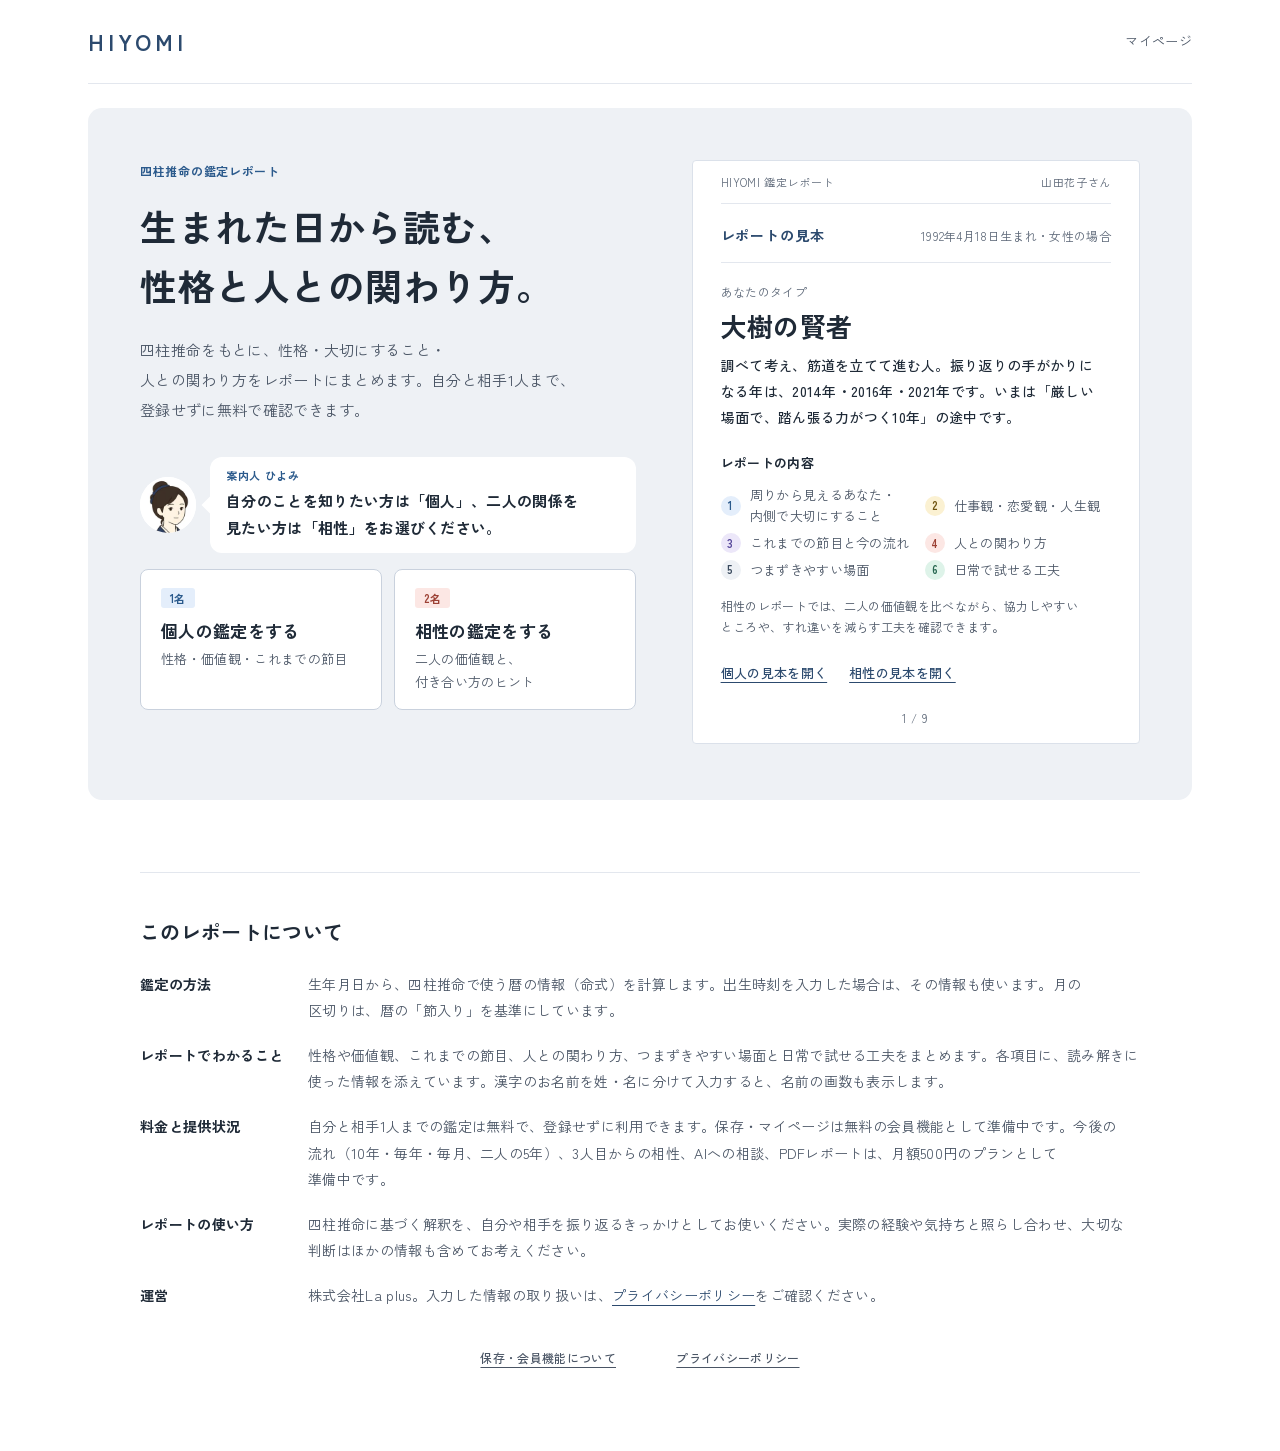
==== commit 6ef8619c: "鑑定レポートの見出し・説明・年表を整理し、折りたたみを削減" ====
--- a/index.html
+++ b/index.html
@@ -4,8 +4,8 @@
 <meta charset="utf-8">
 <meta name="viewport" content="width=device-width, initial-scale=1, viewport-fit=cover">
 <meta name="robots" content="noindex">
-<title>HIYOMI｜生まれた日から、人生が動いた年を当てる</title>
-<meta name="description" content="名前と生年月日だけで、これまでの転機の年と今年の流れを無料で。四柱推命をもとにした自己分析。">
+<title>HIYOMI｜四柱推命で読む、性格と人との関わり方</title>
+<meta name="description" content="生年月日から、性格・大切にすること・人との関わり方を読み解く鑑定レポート。自分と相手1人まで、登録せずに無料で確認できます。">
 <link rel="preconnect" href="https://fonts.googleapis.com">
 <link rel="preconnect" href="https://fonts.gstatic.com" crossorigin>
 <link href="https://fonts.googleapis.com/css2?family=Zen+Kaku+Gothic+New:wght@400;500;700&display=swap" rel="stylesheet">
@@ -23,22 +23,22 @@
     <div class="entry-hero">
       <div class="entry-hero-copy">
         <p class="eyebrow">四柱推命の鑑定レポート</p>
-        <h1><span>生まれた日から読む、</span><span>性格と人生の節目。</span></h1>
-        <p class="lead">四柱推命の計算で、<wbr>性格・価値観・<wbr>これまでの節目・<wbr>気をつけたいズレを<wbr>レポートにまとめます。<wbr>気になる人を1人入れると、<wbr>二人の相性も<wbr>無料で読めます。</p>
+        <h1><span>生まれた日から読む、</span><span>性格と人との関わり方。</span></h1>
+        <p class="lead">四柱推命をもとに、性格・大切にすること・人との関わり方をレポートにまとめます。自分と相手1人まで、登録せずに無料で確認できます。</p>
         <div class="guide guide-entry">
           <span class="guide-face"><img src="assets/img/guide-face.webp" alt="" width="160" height="160"></span>
-          <div class="guide-say"><p class="guide-name">案内人 ひよみ</p><p class="guide-text">個人の鑑定と相性の鑑定、どちらにしますか？</p></div>
+          <div class="guide-say"><p class="guide-name">案内人 ひよみ</p><p class="guide-text">自分のことを知りたい方は「個人」、二人の関係を見たい方は「相性」をお選びください。</p></div>
         </div>
         <div class="mode-choices">
           <button type="button" class="mode-choice mode-solo" data-mode="solo" aria-controls="form" aria-pressed="false">
             <span class="mode-meta">1名</span>
             <span class="mode-title">個人の鑑定をする</span>
-            <span class="mode-text">あなた一人について</span>
+            <span class="mode-text">性格・価値観・これまでの節目</span>
           </button>
           <button type="button" class="mode-choice mode-pair" data-mode="pair" aria-controls="form" aria-pressed="false">
             <span class="mode-meta">2名</span>
             <span class="mode-title">相性の鑑定をする</span>
-            <span class="mode-text">あなたと、もう一人について</span>
+            <span class="mode-text">二人の価値観と、付き合い方のヒント</span>
           </button>
         </div>
       </div>
@@ -50,10 +50,10 @@
         <p class="sample-lead"></p>
         <p class="sample-label">レポートの内容</p>
         <ol class="sample-chapters">
-          <li class="c-blue">性格（表の顔と裏の顔）</li><li class="c-yellow">仕事観・恋愛観・人生観</li><li class="c-lavender">人生の節目</li>
-          <li class="c-pink">人との関わり方</li><li class="c-gray">気をつけたいズレ</li><li class="c-mint">豊かに生きるための助言</li>
+          <li class="c-blue">周りから見えるあなた・内側で大切にすること</li><li class="c-yellow">仕事観・恋愛観・人生観</li><li class="c-lavender">これまでの節目と今の流れ</li>
+          <li class="c-pink">人との関わり方</li><li class="c-gray">つまずきやすい場面</li><li class="c-mint">日常で試せる工夫</li>
         </ol>
-        <p class="sample-note">気になる人を1人入れると、二人の相性（結論・形の違い・いいこと・ズレ・向き合い方）も無料で入ります。</p>
+        <p class="sample-note">相性のレポートでは、二人の価値観を比べながら、協力しやすいところや、すれ違いを減らす工夫を確認できます。</p>
         <p class="sample-links"><a href="#kantei?n=山田花子&d=1992-04-18&s=F">個人の見本を開く</a><a href="#kantei?n=山田太郎&d=1986-08-12&s=M&pd=1990-03-21&ps=F&r=love&pn=佐藤花子">相性の見本を開く</a></p>
         <p class="page-no" aria-hidden="true">1 / 9</p>
       </aside>
@@ -66,8 +66,8 @@
         <button type="button" data-mode="solo" aria-pressed="false">個人の鑑定</button>
         <button type="button" data-mode="pair" aria-pressed="false">相性の鑑定</button>
       </div>
-      <h2><span class="only-solo">あなたの生まれを入れてください</span><span class="only-pair">お二人の生まれを入れてください</span></h2>
-      <p><span class="only-solo">お名前・生年月日・性別の3つで、レポートができます。</span><span class="only-pair">1人目にあなた、2人目にお相手を入れてください。</span></p>
+      <h2><span class="only-solo">鑑定に使う情報を入力</span><span class="only-pair">二人の情報を入力</span></h2>
+      <p><span class="only-solo">お名前・生年月日・性別を入力してください。出生時刻は任意です。</span><span class="only-pair">1人目にあなた、2人目にお相手の情報を入力してください。</span></p>
     </div>
     <div class="form-people">
     <fieldset class="person person-me">
@@ -75,7 +75,7 @@
       <label class="field">
         <span class="label">お名前</span>
         <input name="n" maxlength="20" placeholder="例：山田 花子" autocomplete="name">
-        <small>姓と名の間にスペースを入れると、名前の画数も出ます。</small>
+        <small>漢字のお名前で姓と名の間にスペースを入れると、画数も確認できます。</small>
       </label>
       <div class="field">
         <span class="label">生年月日</span>
@@ -91,10 +91,10 @@
           <label><input type="radio" name="s" value="M"><span>男性</span></label>
           <label><input type="radio" name="s" value="F"><span>女性</span></label>
         </div>
-        <small>10年ごとの流れの向きが、性別で変わります。</small>
+        <small>四柱推命で、10年ごとの流れを計算するために使います。</small>
       </div>
       <details class="more-detail">
-        <summary>生まれた時刻・場所も入れる<em>任意</em></summary>
+        <summary>出生時刻・出生地を追加する<em>任意</em></summary>
         <div class="more">
           <label class="field">
             <span class="label">生まれた時刻<em>任意</em></span>
@@ -104,7 +104,7 @@
             <span class="label">生まれた都道府県<em>任意</em></span>
             <select name="p"><option value="">選ばない</option></select>
           </label>
-          <small>時刻を入れると、命式に4つ目の柱（時柱）が加わります。タイプは変わりません。</small>
+          <small>時刻がわかる場合は、出生時刻も使って計算します。わからない場合は空欄のまま進められます。</small>
         </div>
       </details>
     </fieldset>
@@ -131,12 +131,12 @@
         </div>
       </div>
       <div class="field">
-        <span class="label">見たい関係<em>任意</em></span>
+        <span class="label">鑑定する関係<em>任意</em></span>
         <div class="seg">
           <label><input type="radio" name="r" value="love"><span>恋愛</span></label>
           <label><input type="radio" name="r" value="work"><span>仕事</span></label>
         </div>
-        <small>選ばないときは恋愛で見ます。上司・部下などの肩書きは聞きません。命式から本来の役割を出します。</small>
+        <small>選ばない場合は「恋愛」で鑑定します。仕事の相性は、上司・部下などの立場に関係なく、二人の関わり方を読み解きます。</small>
       </div>
     </fieldset>
     </div>
@@ -150,15 +150,15 @@
   <section class="about-report" aria-labelledby="about-h">
     <h2 id="about-h">このレポートについて</h2>
     <dl>
-      <div><dt>計算のしかた</dt><dd>生年月日（わかれば生まれた時刻も）から、四柱推命の命式を出します。月の区切りは、暦の節入りで数えます。</dd></div>
-      <div><dt>書いてあること</dt><dd>性格・仕事観・恋愛観・人生観・これまでの節目・人との関わり方・気をつけたいズレと助言です。お名前を入れた人には、名前の画数も出します。どこから読んだかは、各項目の札（生まれ年から・生まれ月から など）を押すと出ます。</dd></div>
-      <div><dt>無料と有料</dt><dd>あなたと、気になる人1人までは無料です。結果の保存とマイページは無料の会員登録で使えます。これからの流れ（10年・毎年・毎月、二人の5年）、3人目からの相性、AIへの相談、PDFの鑑定書は月額500円です。</dd></div>
-      <div><dt>位置づけ</dt><dd>四柱推命の計算で出した、自己分析の材料です。大事な決断は、ほかの情報とあわせてご判断ください。</dd></div>
-      <div><dt>運営</dt><dd>株式会社La plus。入力した内容の扱いは<a href="privacy.html">プライバシーポリシー</a>に書いています。</dd></div>
+      <div><dt>鑑定の方法</dt><dd>生年月日から、四柱推命で使う暦の情報（命式）を計算します。出生時刻を入力した場合は、その情報も使います。月の区切りは、暦の「節入り」を基準にしています。</dd></div>
+      <div><dt>レポートでわかること</dt><dd>性格や価値観、これまでの節目、人との関わり方、つまずきやすい場面と日常で試せる工夫をまとめます。各項目に、読み解きに使った情報を添えています。漢字のお名前を姓・名に分けて入力すると、名前の画数も表示します。</dd></div>
+      <div><dt>料金と提供状況</dt><dd>自分と相手1人までの鑑定は無料で、登録せずに利用できます。保存・マイページは無料の会員機能として準備中です。今後の流れ（10年・毎年・毎月、二人の5年）、3人目からの相性、AIへの相談、PDFレポートは、月額500円のプランとして準備中です。</dd></div>
+      <div><dt>レポートの使い方</dt><dd>四柱推命に基づく解釈を、自分や相手を振り返るきっかけとしてお使いください。実際の経験や気持ちと照らし合わせ、大切な判断はほかの情報も含めてお考えください。</dd></div>
+      <div><dt>運営</dt><dd>株式会社La plus。入力した情報の取り扱いは、<a href="privacy.html">プライバシーポリシー</a>をご確認ください。</dd></div>
     </dl>
   </section>
 
-  <p class="entry-foot"><a href="#mypage">会員の方はこちら</a>　<a href="privacy.html">プライバシーポリシー</a></p>
+  <p class="entry-foot"><a href="#mypage">保存・会員機能について</a>　<a href="privacy.html">プライバシーポリシー</a></p>
 </main>
 
 <main id="result" class="wrap result personality-report" hidden>
@@ -168,10 +168,10 @@
 </main>
 
 <main id="join" class="wrap join" hidden>
-  <header class="account-masthead"><p class="brand">HIYOMI</p><a class="back" href="#" data-back>鑑定書に戻る</a></header>
-  <h1>この鑑定書を、<br>いつでも手元に。</h1>
-  <p class="registration-label">無料の会員登録</p>
-  <p class="lead">鑑定書を保存して、マイページからいつでも見返せます。使いやすい方法を選ぶと、ワンタップで登録できます。</p>
+  <header class="account-masthead"><p class="brand">HIYOMI</p><a class="back" href="#" data-back>レポートに戻る</a></header>
+  <h1>レポートの保存・ログイン</h1>
+  <p class="registration-label">会員機能は準備中です</p>
+  <p class="lead">会員登録・保存機能は準備中です。無料の鑑定は登録せずにご利用いただけます。</p>
   <p class="save-note" id="saveNote" hidden></p>
 
   <div class="providers">
@@ -200,34 +200,34 @@
   </form>
 
   <div class="join-notes">
-    <p>すでに会員の方も、登録したときと同じ方法でログインできます。</p>
-    <p>メールアドレスの入力は任意です。月額プランをお申し込みのときに入れていただきます。</p>
-    <p>毎月の節入りの日に、今月のテーマをお届けします。メールアドレスのある方にはメールで、LINEで登録した方にはLINEでも届きます。</p>
+    <p>提供開始後は、登録したときと同じ方法でログインする予定です。</p>
+    <p>メールアドレスによるログインも準備中です。鑑定結果を見るために、メールアドレスの入力は必要ありません。</p>
+    <p>月額プラン（500円）と、毎月のテーマをお届けする機能は準備中です。</p>
     <p>登録すると、<a href="privacy.html">プライバシーポリシー</a>に同意したものとします。</p>
   </div>
-  <a class="recover-link" href="#recover">前に別の方法で登録したかもしれない方へ</a>
+  <a class="recover-link" href="#recover">以前の登録を確認する</a>
 </main>
 
 <main id="found" class="wrap join" hidden>
   <header class="account-masthead"><p class="brand">HIYOMI</p><a class="back" href="#join">ログイン方法の選択に戻る</a></header>
-  <h1>すでに会員登録が<wbr>あります</h1>
-  <p class="lead"><b id="foundMail"></b> は、<b id="foundOld"></b>で登録されています。同じ会員にまとめると、前の鑑定書や有料プランをそのまま使えます。</p>
+  <h1>以前の登録が見つかりました</h1>
+  <p class="lead"><b id="foundMail"></b> は、<b id="foundOld"></b>で登録されています。登録をまとめる機能は準備中です。</p>
   <div class="providers">
     <button type="button" class="pv pv-main" data-provider="link-old" id="foundLogin"></button>
-    <button type="button" class="pv pv-sub" data-provider="link-code">メールに届くコードで確かめてまとめる</button>
-  </div>
-  <p class="join-notes">まとめると、次からは<span id="foundNew"></span>と<span id="foundOld2"></span>のどちらでもログインできます。</p>
+    <button type="button" class="pv pv-sub" data-provider="link-code">確認コードで登録をまとめる</button>
+  </div>
+  <p class="join-notes">提供開始後は、<span id="foundNew"></span>と<span id="foundOld2"></span>の登録をまとめられる予定です。</p>
   <details class="separate">
     <summary>別の会員として登録する</summary>
-    <p>前の鑑定書と有料プランは引き継がれません。有料プランが二重になることもあります。</p>
+    <p>前のレポートと有料プランは引き継がれません。有料プランが二重になることもあります。</p>
     <button type="button" class="pv pv-sub" data-provider="separate">それでも別の会員として登録する</button>
   </details>
 </main>
 
 <main id="recover" class="wrap join" hidden>
   <header class="account-masthead"><p class="brand">HIYOMI</p><a class="back" href="#join">ログイン方法の選択に戻る</a></header>
-  <h1>前の登録を探す</h1>
-  <p class="lead">前に登録したときのメールアドレスを入れてください。登録があれば、<wbr><span class="nw">「登録した方法」と</span><wbr><span class="nw">「今の方法とまとめるリンク」を、</span><wbr>そのアドレスにお送りします。</p>
+  <h1>以前の登録を確認する</h1>
+  <p class="lead">メールで以前の登録を確認する機能は準備中です。無料の鑑定は、登録の確認をせずに利用できます。</p>
   <form class="mail" id="recoverForm" novalidate>
     <label class="label" for="recoverMail">メールアドレス</label>
     <input id="recoverMail" type="email" placeholder="例：hanako@example.com" autocomplete="email" inputmode="email">
@@ -236,25 +236,25 @@
     <p class="sent" id="recoverSent" role="status" hidden></p>
   </form>
   <div class="join-notes">
-    <p>登録があるかどうかは、この画面には出しません。ほかの人に知られないためです。</p>
-    <p>鑑定書は生年月日から計算し直せるので、まとめれば前の鑑定書も「当たってる」の記録も、そのまま見られます。</p>
+    <p>個人情報を守るため、登録の有無はこの画面には表示しません。</p>
+    <p>同じ生年月日で、何度でも無料のレポートを作成できます。</p>
   </div>
 </main>
 
 <main id="mypage" class="wrap join" hidden>
   <header class="account-masthead"><p class="brand">HIYOMI</p><a class="back" href="#">トップに戻る</a></header>
-  <h1>会員ページ</h1>
+  <h1>マイページ</h1>
   <p class="lead" id="mpWho"></p>
-  <h2 class="mp-h">保存した鑑定書</h2>
+  <h2 class="mp-h">保存したレポート</h2>
   <div id="mpList"></div>
   <a class="sample-link" href="#">新しく鑑定する</a>
-  <p class="join-notes">月額プラン（500円）と、毎月の節入りのお届けは準備中です。</p>
+  <p class="join-notes">会員登録・レポートの保存は準備中です。月額プラン（500円）と、毎月のテーマ配信も準備中です。</p>
   <button type="button" class="pv pv-sub mp-logout" id="logout">ログアウト</button>
   <p class="join-notes"><a href="privacy.html">プライバシーポリシー</a></p>
 </main>
 
 <div class="line-bar" id="lineBar" hidden>
-  <a class="line-btn" data-join href="#join">結果を保存する（無料の会員登録）</a>
+  <a class="line-btn" data-join href="#join">保存・会員機能について</a>
 </div>
 <div class="loading" id="loading" role="status" aria-live="polite" hidden></div>
 <p class="toast" id="toast" role="status" hidden></p>
--- a/assets/kasai.css
+++ b/assets/kasai.css
@@ -770,3 +770,165 @@
 @media (min-width: 901px) {
   #result #toc a.toc-subpage { padding-top: 5px; padding-bottom: 5px; padding-left: 23px; color: var(--sub); font-size: 12px; }
 }
+
+/* ---------- 読みやすさの改訂：内容を隠さず、見出しで探せるレポート ---------- */
+.hiyomi-theme { --ink: #263445; --sub: #526173; --faint: #657286; --navy: #314e72; --rule: #dce3eb; }
+#result .report-page { padding-top: 24px; border-radius: 4px; }
+#result .report-page > .page-run { margin: 0 0 30px; padding: 0; font-size: 12px; }
+#result .report-eyebrow { margin: 0 0 8px; color: var(--sub); font-size: 13px; letter-spacing: .04em; }
+#result .sheet-title { color: var(--ink); font-size: 26px; letter-spacing: .02em; line-height: 1.5; }
+#result .sheet-desc { margin-top: 10px; color: var(--sub); font-size: 15px; line-height: 1.8; }
+#result .sheet-type { grid-template-columns: minmax(0,1fr) 190px; margin-top: 34px; gap: 24px; }
+#result .sheet-type-name { font-size: 42px; }
+#result .sheet-type .sheet-art { grid-row: 1; max-height: 190px; }
+#result .type-definition { margin-top: 12px; font-size: 19px; font-weight: 500; line-height: 1.8; }
+#result .type-caption { margin-top: 12px; color: var(--sub); font-size: 13px; line-height: 1.8; }
+#result .report-highlights { display: grid; grid-template-columns: 1fr 1fr; gap: 28px; margin-top: 30px; padding: 24px; background: #f1f5fa; }
+#result .report-highlights h2 { margin: 0; color: var(--sub); font-size: 13px; font-weight: 500; }
+#result .report-highlights p { margin-top: 8px; font-size: 14px; line-height: 1.8; }
+#result .report-highlights .highlight-years { font-size: 24px; color: var(--navy); font-weight: 700; letter-spacing: .01em; }
+#result .highlight-years span { font-size: 15px; margin-left: 4px; font-weight: 500; }
+#result .report-highlights .highlight-theme { color: var(--ink); font-size: 18px; font-weight: 700; }
+#result .report-highlights a { display: inline-block; margin-top: 10px; padding: 3px 0; color: var(--navy); font-size: 14px; text-decoration: underline; text-underline-offset: 4px; }
+#result .report-context { margin-top: 14px; color: var(--sub); font-size: 13px; line-height: 1.8; }
+#result .sheet-side { margin-top: 36px; }
+#result .sheet-side > .sheet-label { color: var(--ink); font-size: 18px; font-weight: 700; }
+#result .sheet-points { gap: 4px 32px; }
+#result .sheet-points a { padding: 18px 0; }
+#result .pt-label { color: var(--navy); font-size: 15px; }
+#result .sheet-points b { color: var(--sub); font-size: 14px; }
+#result .pt-no { color: var(--sub); }
+#result .sheet-supplements { margin-top: 32px; padding: 24px 0 0; border-top: 1px solid var(--rule); }
+#result .supplement-heading { color: var(--ink); font-size: 18px; }
+#result .sheet-info { display: grid; grid-template-columns: 1fr 1fr; gap: 18px 24px; margin-top: 18px; }
+#result .sheet-info > div { display: block; }
+#result .sheet-info dt { margin-bottom: 4px; font-size: 13px; }
+#result .sheet-info dd { font-size: 15px; }
+#result .kakusu { margin-top: 28px; }
+#result .kakusu .sheet-label { color: var(--ink); font-size: 18px; font-weight: 700; }
+#result .kakusu .sheet-label small { display: inline; margin-left: 12px; font-size: 13px; font-weight: 400; }
+#result .kakusu-chars { margin-top: 12px; font-size: 21px; }
+#result .kakusu-grid > div { background: #f2f5f8; }
+#result .kakusu-grid > .is-good { background: #eaf1fa; }
+#result .kakusu-note { color: var(--sub); font-size: 14px; }
+#result .profile-chapter-heading { grid-template-columns: minmax(0,1fr); gap: 4px; }
+#result .profile-chapter-heading .chapter-kicker { grid-column: 1; color: var(--sub); font-size: 13px; font-weight: 500; letter-spacing: .05em; }
+#result .profile-chapter-heading .chapter-number { display: none; }
+#result .profile-chapter-heading h2 { grid-column: 1; font-size: 28px; line-height: 1.5; }
+#result .profile-subpage-heading h2 { font-size: 27px; line-height: 1.5; }
+#result .chapter-key { margin-top: 22px; padding: 20px 24px; gap: 6px; }
+#result .chapter-key-label { font-size: 13px; }
+#result .chapter-key-text { font-size: 18px; line-height: 1.85; }
+#result .sec-lead { color: var(--sub); margin-top: 18px; font-size: 16px; line-height: 1.9; }
+#result .reading-source { display: flex; flex-wrap: wrap; align-items: baseline; gap: 6px 12px; margin-top: 18px; color: var(--sub); font-size: 13px; line-height: 1.8; }
+#result .reading-source a { color: var(--navy); text-decoration: underline; text-underline-offset: 3px; }
+#result .face-sub { margin: 0 0 8px; color: var(--sub); font-size: 13px; }
+#result .face h3 { margin: 0; color: var(--ink); font-size: 20px; line-height: 1.6; }
+#result .face-text { margin-top: 16px; line-height: 1.95; }
+#result .value-block > .reading-source { margin-top: 8px; font-size: 13px; }
+#result .zure-list > li { grid-template-columns: 1fr; gap: 12px; padding: 26px 0; }
+#result .zure-reading { padding-left: 36px; }
+#result .zure-scene { font-size: 16px; }
+#result p.zure-basis { margin-top: 16px; padding: 0; background: none; color: var(--sub); font-size: 13px; line-height: 1.9; }
+#result .zure-basis > span { display: block; margin-bottom: 3px; color: var(--sub); font-weight: 500; }
+#result .advice-list .advice-context { font-size: 13px; }
+#result .advice-list h3 { color: var(--ink); font-size: 21px; }
+#result .advice-copy > p:last-child { font-size: 16px; line-height: 1.95; }
+#result .katachi-table td, #result .kakawari-table td { line-height: 1.85; }
+#result .katachi-table thead th { font-size: 14px; }
+#result .pair-viewpoints .viewpoint-label { color: var(--sub); font-size: 14px; }
+#result .third-person { font-size: 14px; }
+
+/* 年表は上から下へ。対象期間も読むために開く操作を要しない。 */
+#result #sec-nenpyo .tl { margin-top: 30px; padding: 0; }
+#result #sec-nenpyo .tl::before, #result #sec-nenpyo .tl-year::before,
+#result #sec-nenpyo .tl-year::after, #result #sec-nenpyo .year-content::before { content: none; display: none; }
+#result #sec-nenpyo .tl > .tl-year { margin: 0; padding: 28px 0 !important; border: 0; }
+#result #sec-nenpyo .tl > .tl-year + .tl-year { border-top: 1px solid var(--rule); }
+#result #sec-nenpyo .year-heading { display: grid; grid-template-columns: 114px minmax(0,1fr); gap: 24px; align-items: start; }
+#result #sec-nenpyo .year-date { grid-column: 1; grid-row: 1; position: static; display: flex; align-items: flex-start; flex-direction: column; gap: 6px; padding: 0; }
+#result #sec-nenpyo .year-date .node { padding: 0; background: none; color: var(--navy); font-size: 29px; line-height: 1.4; }
+#result #sec-nenpyo .node small { color: var(--navy); font-size: 14px; }
+#result #sec-nenpyo .year-age { margin: 0; padding: 0; background: none; font-size: 14px; }
+#result #sec-nenpyo .year-current { margin-top: 4px; color: var(--navy); background: #eaf1fa; font-size: 12px; padding: 3px 7px; }
+#result #sec-nenpyo .year-future { padding: 0; background: none; color: var(--sub); font-size: 16px; }
+#result #sec-nenpyo .tl-year .year-content { grid-column: 2; grid-row: 1; padding: 0; margin: 0; border: 0; border-radius: 0; background: none; transform: none; }
+#result #sec-nenpyo .year-content h3 { font-size: 20px; line-height: 1.6; }
+#result #sec-nenpyo .year-lead { margin-top: 10px; font-size: 15px; line-height: 1.9; }
+#result #sec-nenpyo .year-detail { margin-top: 16px; }
+#result #sec-nenpyo .year-notes { display: grid; grid-template-columns: minmax(0,1fr) 84px; align-items: center; gap: 18px; padding: 16px; border-radius: 0; background: #f5f7fa; }
+#result #sec-nenpyo .year-detail-label { color: var(--sub); font-size: 12px; }
+#result #sec-nenpyo .tl-period { margin-top: 4px; color: var(--ink); font-size: 14px; line-height: 1.7; }
+#result #sec-nenpyo .year-decade { margin-top: 12px; padding: 0; border: 0; }
+#result #sec-nenpyo .year-decade .pill { margin-top: 4px; padding: 0; color: var(--sub); background: none; font-size: 13px; }
+#result #sec-nenpyo .year-decade .band-title { margin-top: 3px; font-size: 14px; font-weight: 500; line-height: 1.7; }
+#result #sec-nenpyo .photo-wrap { margin: 0; }
+#result #sec-nenpyo .year-detail .photo { width: 84px; height: auto; margin: 0; border-radius: 0; }
+#result #sec-nenpyo .year-feedback { margin-top: 18px; }
+#result #sec-nenpyo .year-feedback .hit { max-width: 330px; }
+#result #sec-nenpyo .year-feedback .hit button { min-height: 44px; }
+#result #sec-nenpyo .tl-more { color: var(--sub); font-size: 14px; line-height: 1.8; }
+#result .service-options { margin-top: 28px; }
+#result .service-free { padding: 0 0 28px; }
+#result .service-options h3 { margin-top: 8px; font-size: 21px; }
+#result .service-options p, #result .service-options li { font-size: 15px; line-height: 1.9; }
+#result .service-options ul { margin-top: 16px; padding-left: 1.2em; }
+#result .service-options .service-status { color: var(--navy); font-size: 13px; font-weight: 700; }
+#result .service-options .locked { margin: 0; padding: 24px; background: #f2f5f8; }
+#result .service-options .price { margin-top: 12px; }
+#result .report-method { margin-top: 20px; padding: 32px 44px; background: #fff; color: var(--sub); scroll-margin-top: 76px; }
+#result .report-method h2 { margin: 0 0 16px; color: var(--ink); font-size: 22px; }
+#result .report-method p { font-size: 14px; line-height: 1.9; }
+#result .method-list { display: grid; gap: 18px; margin: 24px 0; }
+#result .method-list > div { display: grid; grid-template-columns: 112px minmax(0,1fr); gap: 20px; }
+#result .method-list dt { color: var(--ink); font-size: 14px; font-weight: 500; }
+#result .method-list dd { margin: 0; font-size: 14px; line-height: 1.85; }
+#result .method-operator { margin-top: 22px; }
+#result #toc a.toc-subpage { font-size: 13px; padding-top: 8px; padding-bottom: 8px; }
+#result .profile-nav-cta { font-size: 13px; }
+.hiyomi-theme :is(a,button,summary,input,select):focus-visible { outline: 3px solid #567da8; outline-offset: 4px; }
+#result :is(h1,h2,h3,.type-definition,.highlight-theme) { word-break: auto-phrase; overflow-wrap: anywhere; text-wrap: pretty; }
+@media (max-width: 900px) {
+  #result .report-method { padding-right: 26px; padding-left: 26px; }
+}
+@media (max-width: 620px) {
+  #result .report-page { padding-top: 22px; margin-bottom: 16px; }
+  #result .report-page > .page-run { gap: 10px; margin-bottom: 24px; font-size: 11px; }
+  #result .sheet-title { font-size: 22px; }
+  #result .sheet-desc { font-size: 14px; }
+  #result .sheet-type { grid-template-columns: minmax(0,1fr) 86px; gap: 12px; margin-top: 26px; align-items: start; }
+  #result .sheet-type-name { font-size: 31px; }
+  #result .type-definition { font-size: 17px; }
+  #result .type-caption { font-size: 13px; }
+  #result .sheet-type .sheet-art { margin-top: 25px; }
+  #result .report-highlights { grid-template-columns: 1fr; gap: 22px; padding: 20px; margin-top: 24px; }
+  #result .report-highlights .highlight-years { font-size: 24px; }
+  #result .report-highlights .highlight-theme { font-size: 17px; }
+  #result .sheet-points { grid-template-columns: 1fr; }
+  #result .sheet-points a { padding: 15px 0; }
+  #result .sheet-points b { padding-left: 0; }
+  #result .sheet-info { grid-template-columns: 1fr; gap: 16px; }
+  #result .kakusu .sheet-label small { display: block; margin: 4px 0 0; }
+  #result .kakusu-grid { grid-template-columns: repeat(2,minmax(0,1fr)); gap: 8px; }
+  #result .kakusu-grid > div { display: block; padding: 14px; text-align: left; }
+  #result .kakusu-grid dd { margin-top: 8px; }
+  #result .kakusu-grid dt small { font-size: 12px; }
+  #result .profile-chapter-heading h2, #result .profile-subpage-heading h2 { font-size: 24px; }
+  #result .chapter-key { padding: 18px; }
+  #result .chapter-key-text { font-size: 17px; }
+  #result .face { padding: 20px; }
+  #result .face h3 { font-size: 20px; }
+  #result .sec-lead { font-size: 15px; }
+  #result .zure-reading { padding-left: 0; }
+  #result .zure-scene { font-size: 15px; }
+  #result #sec-nenpyo .year-heading { grid-template-columns: 1fr; gap: 14px; }
+  #result #sec-nenpyo .year-date { grid-column: 1; grid-row: 1; flex-direction: row; align-items: center; gap: 12px; flex-wrap: wrap; }
+  #result #sec-nenpyo .year-date .node { font-size: 28px; }
+  #result #sec-nenpyo .tl-year .year-content { grid-column: 1; grid-row: 2; }
+  #result #sec-nenpyo .year-notes { grid-template-columns: 1fr 66px; gap: 10px; padding: 14px; }
+  #result #sec-nenpyo .year-detail .photo { width: 66px; }
+  #result .report-method { margin-right: 8px; margin-left: 8px; padding: 26px 20px; }
+  #result .method-list > div { grid-template-columns: 1fr; gap: 5px; }
+  #result .service-options .locked { padding: 20px; }
+  #result .service-options h3 { font-size: 20px; }
+}
